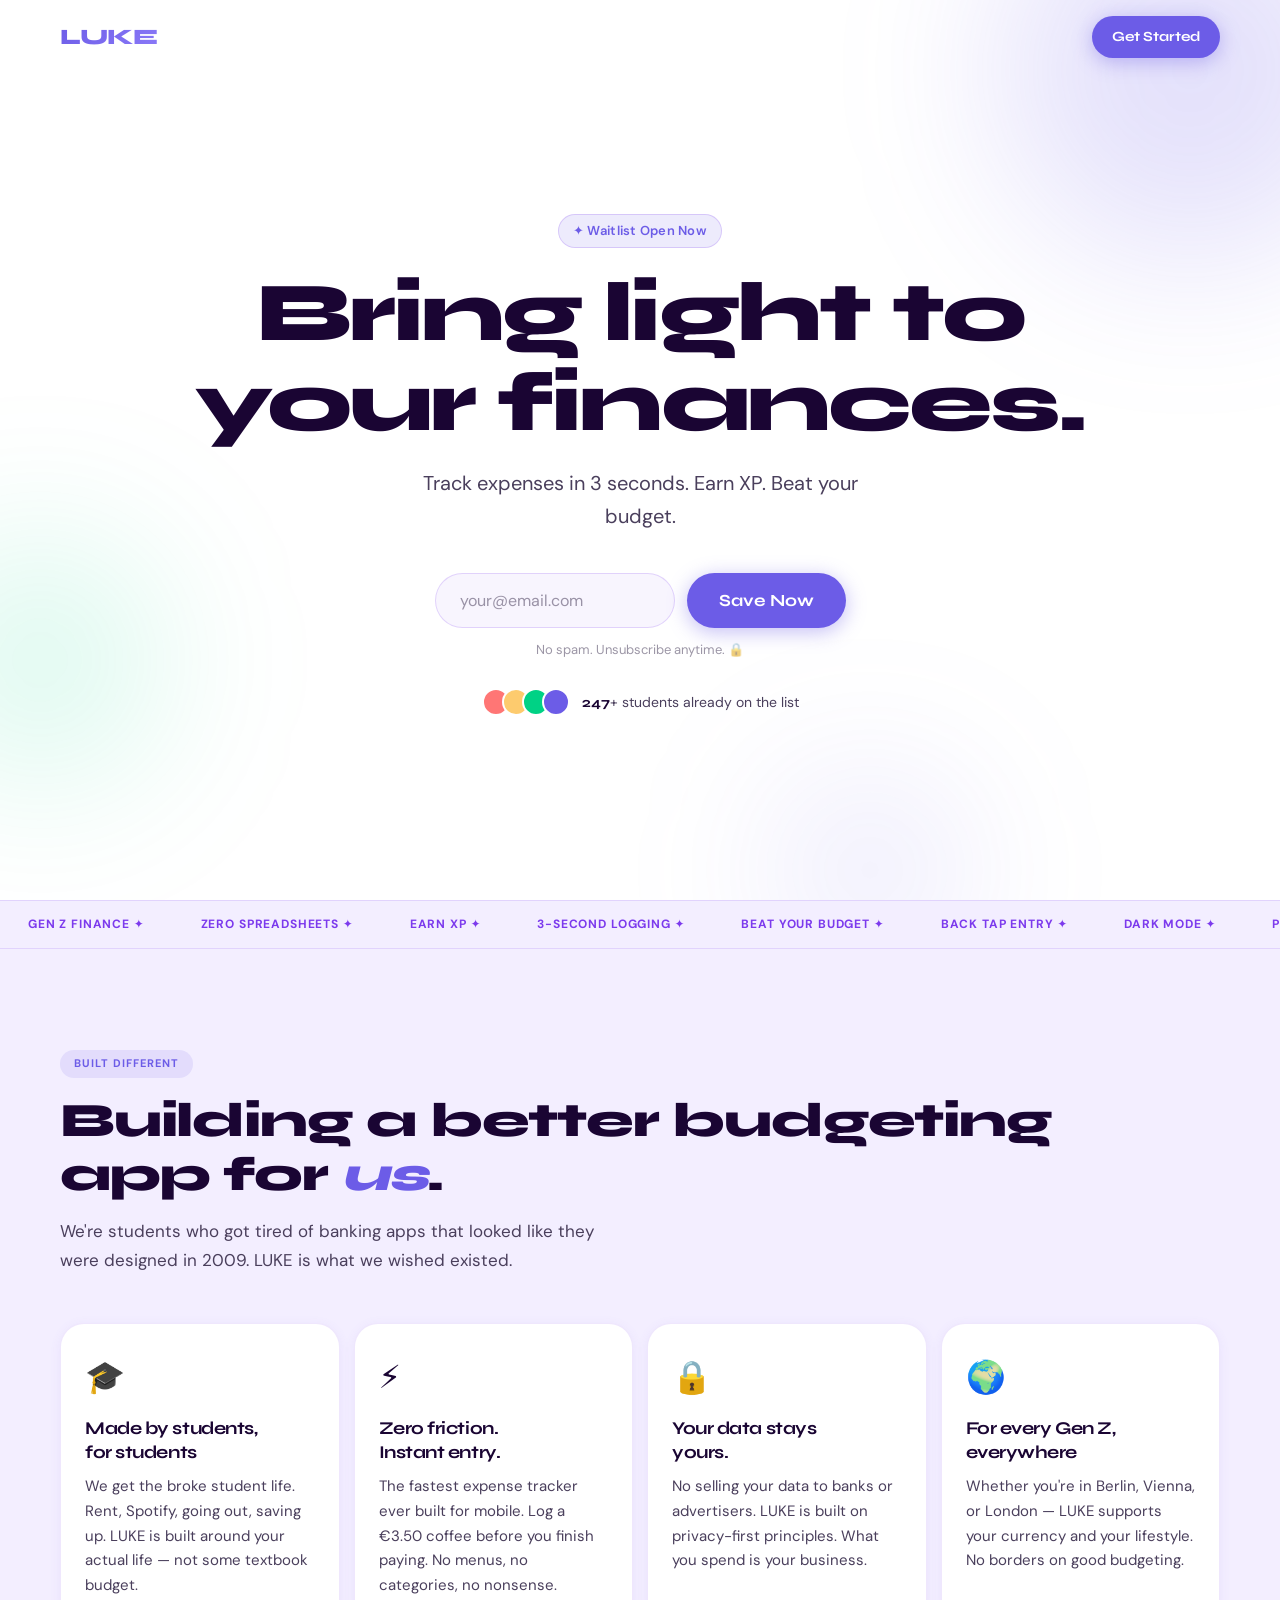
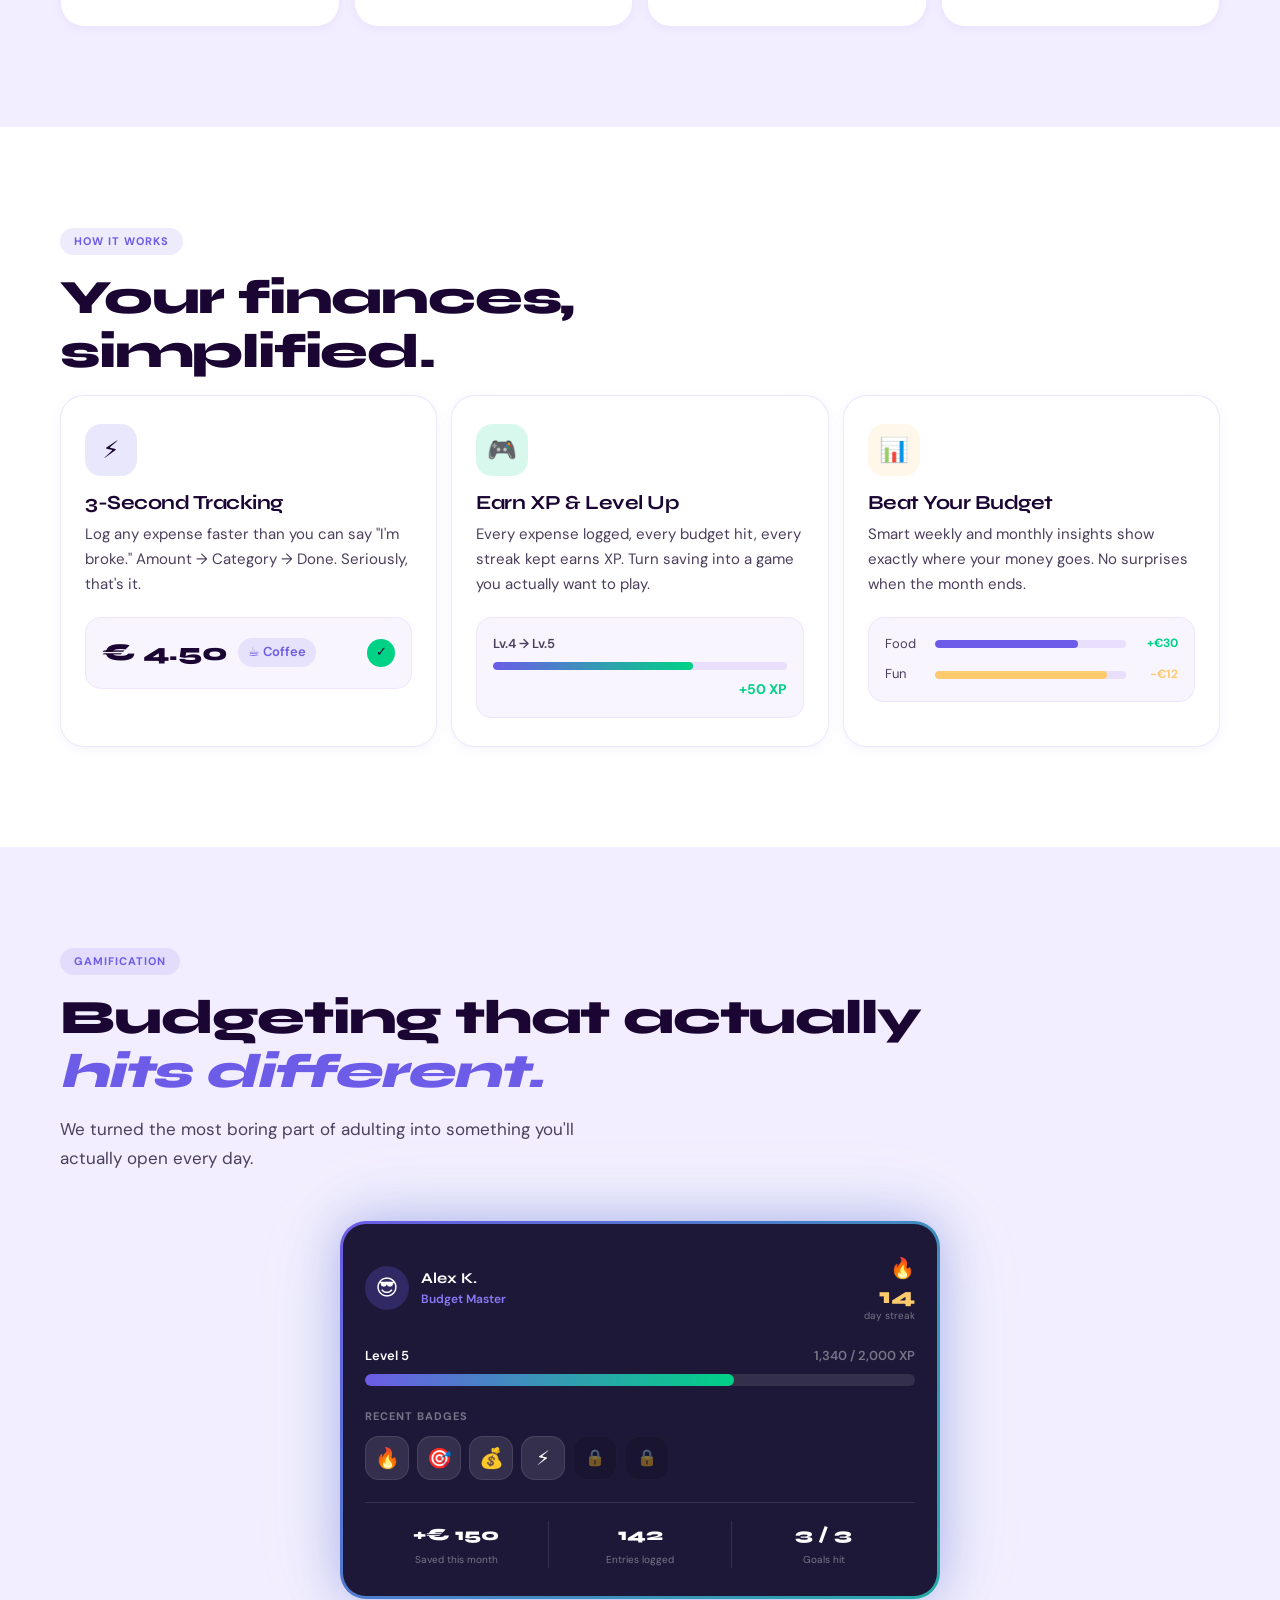
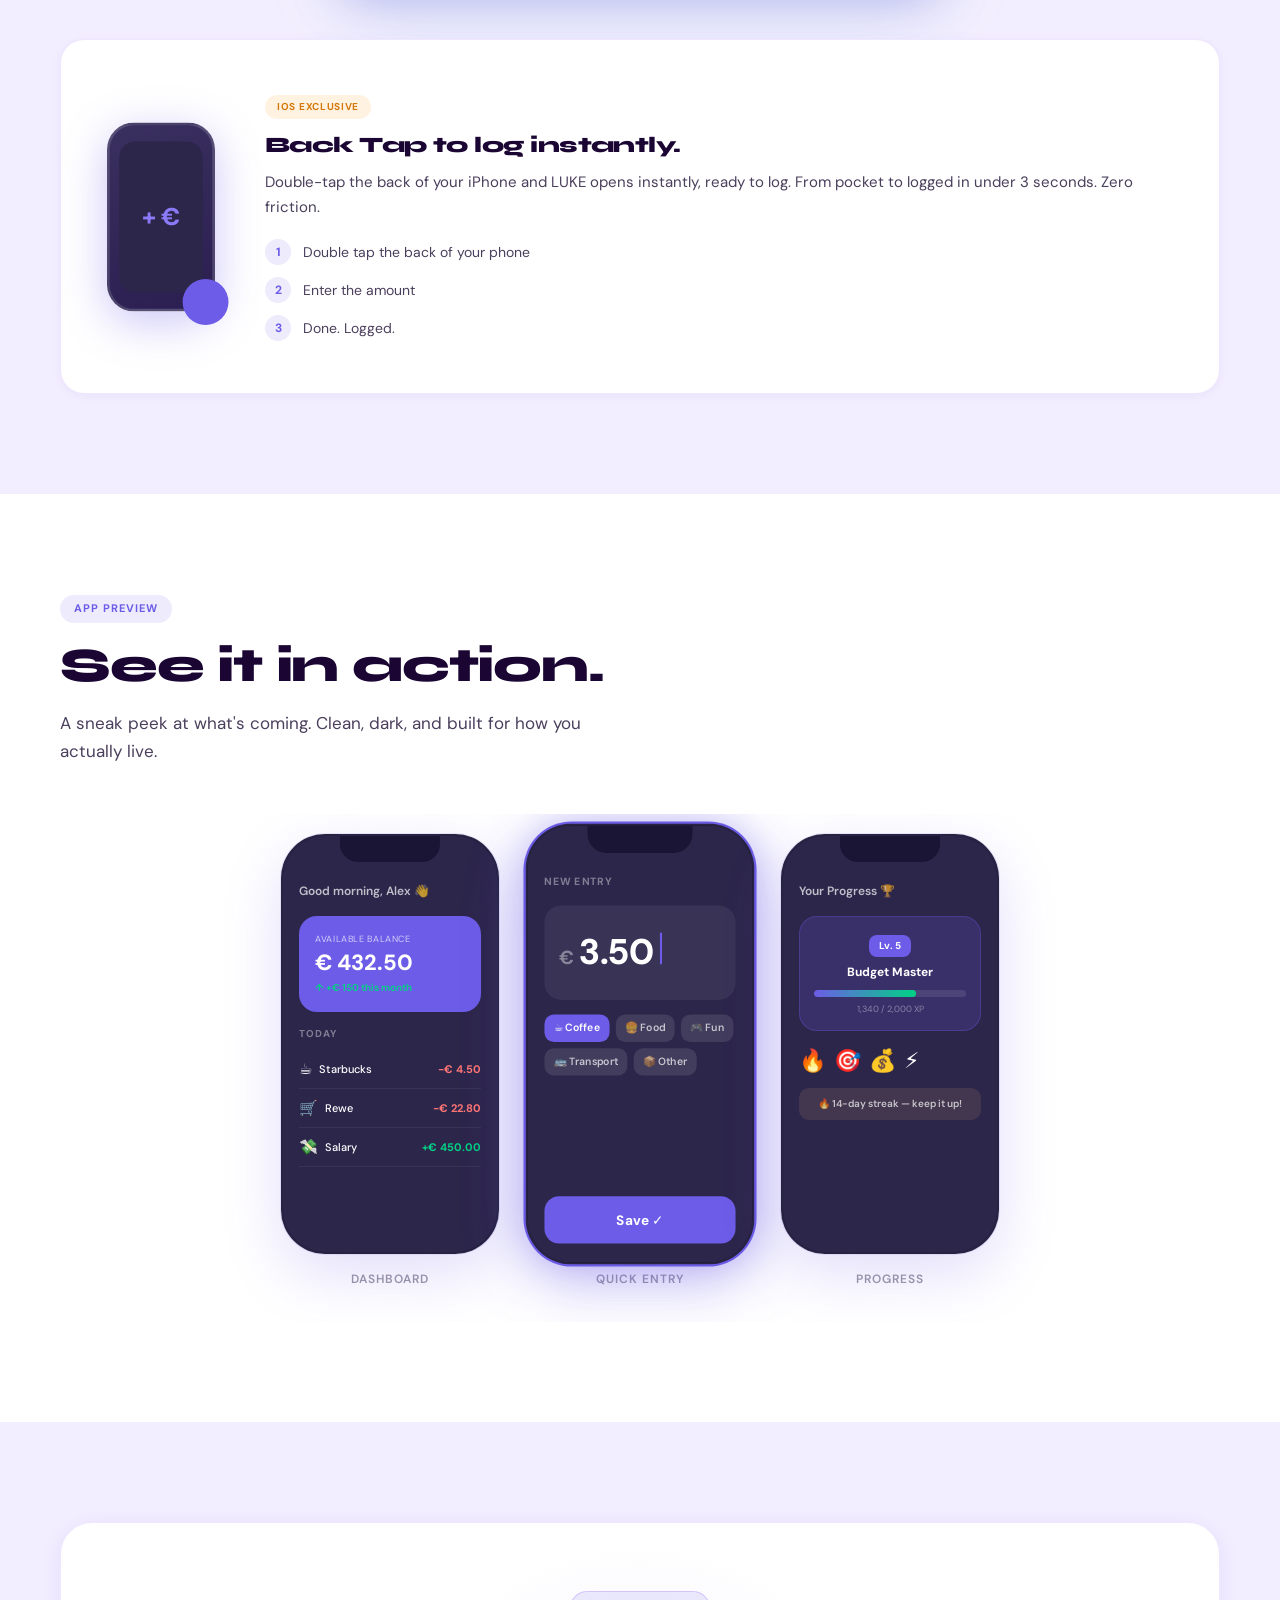
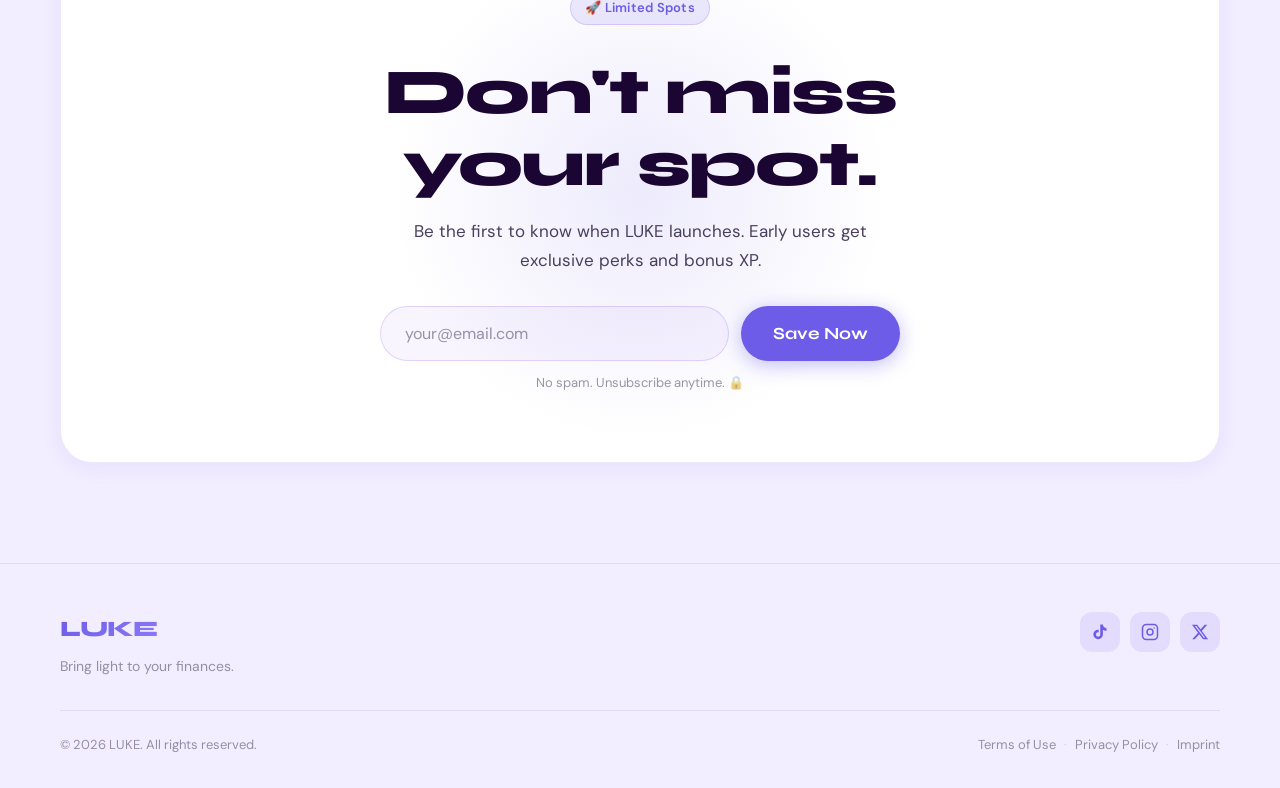
==== index.html @ 2bb2097f "Initial commit" ====
<!DOCTYPE html>
<html lang="en">
<head>
  <meta charset="UTF-8" />
  <meta name="viewport" content="width=device-width, initial-scale=1.0" />
  <meta name="description" content="LUKE – The budgeting app built for Gen Z. Track expenses in 3 seconds, earn XP, and beat your budget." />
  <title>LUKE – Bring light to your finances.</title>
  <link rel="preconnect" href="https://fonts.googleapis.com" />
  <link rel="preconnect" href="https://fonts.gstatic.com" crossorigin />
  <link href="https://fonts.googleapis.com/css2?family=Syne:wght@600;700;800&family=DM+Sans:opsz,wght@9..40,300;9..40,400&display=swap" rel="stylesheet" />
  <link rel="stylesheet" href="style.css" />
</head>
<body>

  <!-- ========== NAV ========== -->
  <nav class="nav" id="nav">
    <div class="nav-inner container">
      <a href="#" class="nav-logo">LUKE</a>
      <a href="#waitlist" class="btn btn-primary btn-sm js-scroll">Get Started</a>
    </div>
  </nav>

  <!-- ========== HERO ========== -->
  <section class="hero" id="hero">
    <div class="hero-orb hero-orb-1"></div>
    <div class="hero-orb hero-orb-2"></div>
    <div class="hero-orb hero-orb-3"></div>
    <div class="container hero-content">
      <span class="badge fade-up">✦ Waitlist Open Now</span>
      <h1 class="hero-title fade-up">Bring light to<br>your finances.</h1>
      <p class="hero-sub fade-up">Track expenses in 3 seconds. Earn XP. Beat your budget.</p>
      <form class="waitlist-form fade-up" id="hero-form" novalidate>
        <div class="form-row">
          <input type="email" class="form-input" placeholder="your@email.com" required autocomplete="email" />
          <button type="submit" class="btn btn-primary">Save Now</button>
        </div>
        <p class="form-disclaimer">No spam. Unsubscribe anytime. 🔒</p>
      </form>
      <div class="social-proof fade-up">
        <div class="avatars">
          <div class="avatar" style="background:#ff7675;"></div>
          <div class="avatar" style="background:#fdcb6e;"></div>
          <div class="avatar" style="background:#00d285;"></div>
          <div class="avatar" style="background:#6c5ce7;"></div>
        </div>
        <p><strong class="counter" data-target="247">0</strong>+ students already on the list</p>
      </div>
    </div>
  </section>

  <!-- ========== TICKER ========== -->
  <div class="ticker-wrap" aria-hidden="true">
    <div class="ticker-track">
      <span>Gen Z Finance ✦</span><span>Zero Spreadsheets ✦</span><span>Earn XP ✦</span>
      <span>3-Second Logging ✦</span><span>Beat Your Budget ✦</span><span>Back Tap Entry ✦</span>
      <span>Dark Mode ✦</span><span>Privacy First ✦</span>
      <span>Gen Z Finance ✦</span><span>Zero Spreadsheets ✦</span><span>Earn XP ✦</span>
      <span>3-Second Logging ✦</span><span>Beat Your Budget ✦</span><span>Back Tap Entry ✦</span>
      <span>Dark Mode ✦</span><span>Privacy First ✦</span>
    </div>
  </div>

  <!-- ========== TRUST SECTION ========== -->
  <section class="section trust-section" id="trust">
    <div class="container">
      <span class="section-tag fade-up">Built different</span>
      <h2 class="section-title fade-up">Building a better budgeting<br>app for <em>us</em>.</h2>
      <p class="section-sub fade-up">We're students who got tired of banking apps that looked like they were designed in 2009. LUKE is what we wished existed.</p>
      <div class="trust-grid">
        <div class="trust-card fade-up">
          <div class="trust-icon">🎓</div>
          <h3>Made by students,<br>for students</h3>
          <p>We get the broke student life. Rent, Spotify, going out, saving up. LUKE is built around your actual life — not some textbook budget.</p>
        </div>
        <div class="trust-card fade-up">
          <div class="trust-icon">⚡</div>
          <h3>Zero friction.<br>Instant entry.</h3>
          <p>The fastest expense tracker ever built for mobile. Log a €3.50 coffee before you finish paying. No menus, no categories, no nonsense.</p>
        </div>
        <div class="trust-card fade-up">
          <div class="trust-icon">🔒</div>
          <h3>Your data stays<br>yours.</h3>
          <p>No selling your data to banks or advertisers. LUKE is built on privacy-first principles. What you spend is your business.</p>
        </div>
        <div class="trust-card fade-up">
          <div class="trust-icon">🌍</div>
          <h3>For every Gen Z,<br>everywhere</h3>
          <p>Whether you're in Berlin, Vienna, or London — LUKE supports your currency and your lifestyle. No borders on good budgeting.</p>
        </div>
      </div>
    </div>
  </section>

  <!-- ========== FEATURES ========== -->
  <section class="section features-section" id="features">
    <div class="container">
      <span class="section-tag fade-up">How it works</span>
      <h2 class="section-title fade-up">Your finances,<br>simplified.</h2>
      <div class="features-grid">

        <div class="feature-card fade-up">
          <div class="feature-icon-wrap" style="background:rgba(108,92,231,0.15);">
            <span class="feature-icon">⚡</span>
          </div>
          <h3>3-Second Tracking</h3>
          <p>Log any expense faster than you can say "I'm broke." Amount → Category → Done. Seriously, that's it.</p>
          <div class="feature-demo">
            <div class="demo-input-sim">
              <span class="demo-amount">€ 4.50</span>
              <span class="demo-cat">☕ Coffee</span>
              <span class="demo-check">✓</span>
            </div>
          </div>
        </div>

        <div class="feature-card fade-up">
          <div class="feature-icon-wrap" style="background:rgba(0,210,133,0.15);">
            <span class="feature-icon">🎮</span>
          </div>
          <h3>Earn XP &amp; Level Up</h3>
          <p>Every expense logged, every budget hit, every streak kept earns XP. Turn saving into a game you actually want to play.</p>
          <div class="feature-demo">
            <div class="xp-mini">
              <span class="xp-label">Lv.4 → Lv.5</span>
              <div class="xp-bar-mini"><div class="xp-fill-mini"></div></div>
              <span class="xp-points">+50 XP</span>
            </div>
          </div>
        </div>

        <div class="feature-card fade-up">
          <div class="feature-icon-wrap" style="background:rgba(253,203,110,0.15);">
            <span class="feature-icon">📊</span>
          </div>
          <h3>Beat Your Budget</h3>
          <p>Smart weekly and monthly insights show exactly where your money goes. No surprises when the month ends.</p>
          <div class="feature-demo">
            <div class="budget-bar-demo">
              <div class="budget-item-demo">
                <span>Food</span>
                <div class="bbar"><div class="bfill" style="width:75%;background:var(--purple);"></div></div>
                <span class="bamt emerald">+€30</span>
              </div>
              <div class="budget-item-demo">
                <span>Fun</span>
                <div class="bbar"><div class="bfill" style="width:90%;background:#fdcb6e;"></div></div>
                <span class="bamt" style="color:#fdcb6e;">−€12</span>
              </div>
            </div>
          </div>
        </div>

      </div>
    </div>
  </section>

  <!-- ========== GAMIFICATION WOW ========== -->
  <section class="section gamification-section" id="gamification">
    <div class="container">
      <span class="section-tag fade-up">Gamification</span>
      <h2 class="section-title fade-up">Budgeting that actually<br><em>hits different.</em></h2>
      <p class="section-sub fade-up">We turned the most boring part of adulting into something you'll actually open every day.</p>

      <!-- Glowing XP Card -->
      <div class="glow-card-wrap fade-up">
        <div class="glow-card">
          <div class="glow-card-inner">
            <div class="gc-header">
              <div class="gc-user">
                <div class="gc-avatar">😎</div>
                <div>
                  <p class="gc-name">Alex K.</p>
                  <p class="gc-rank">Budget Master</p>
                </div>
              </div>
              <div class="gc-streak">
                <span class="streak-fire">🔥</span>
                <span class="streak-num">14</span>
                <span class="streak-label">day streak</span>
              </div>
            </div>
            <div class="gc-xp-section">
              <div class="gc-level-row">
                <span class="gc-level-label">Level 5</span>
                <span class="gc-xp-label">1,340 / 2,000 XP</span>
              </div>
              <div class="gc-xp-bar">
                <div class="gc-xp-fill" id="xpFill"></div>
              </div>
            </div>
            <div class="gc-achievements">
              <p class="gc-ach-title">Recent Badges</p>
              <div class="gc-badges">
                <div class="gc-badge unlocked" title="7-day streak">🔥</div>
                <div class="gc-badge unlocked" title="First budget hit">🎯</div>
                <div class="gc-badge unlocked" title="Saved €100">💰</div>
                <div class="gc-badge unlocked" title="50 entries">⚡</div>
                <div class="gc-badge locked" title="Locked">🔒</div>
                <div class="gc-badge locked" title="Locked">🔒</div>
              </div>
            </div>
            <div class="gc-stats">
              <div class="gc-stat">
                <span class="gc-stat-val emerald">+€ 150</span>
                <span class="gc-stat-label">Saved this month</span>
              </div>
              <div class="gc-stat">
                <span class="gc-stat-val">142</span>
                <span class="gc-stat-label">Entries logged</span>
              </div>
              <div class="gc-stat">
                <span class="gc-stat-val emerald">3 / 3</span>
                <span class="gc-stat-label">Goals hit</span>
              </div>
            </div>
          </div>
        </div>
      </div>

      <!-- Back Tap Feature -->
      <div class="backtap-section fade-up">
        <div class="backtap-card">
          <div class="backtap-phone">
            <div class="phone-body">
              <div class="phone-screen-mini">
                <span class="phone-plus">+ €</span>
              </div>
              <div class="tap-ripple"></div>
            </div>
          </div>
          <div class="backtap-text">
            <span class="feature-pill">iOS Exclusive</span>
            <h3>Back Tap to log instantly.</h3>
            <p>Double-tap the back of your iPhone and LUKE opens instantly, ready to log. From pocket to logged in under 3 seconds. Zero friction.</p>
            <div class="backtap-steps">
              <div class="step"><span class="step-num">1</span><span>Double tap the back of your phone</span></div>
              <div class="step"><span class="step-num">2</span><span>Enter the amount</span></div>
              <div class="step"><span class="step-num">3</span><span>Done. Logged.</span></div>
            </div>
          </div>
        </div>
      </div>
    </div>
  </section>

  <!-- ========== APP MOCKUPS ========== -->
  <section class="section mockups-section" id="preview">
    <div class="container">
      <span class="section-tag fade-up">App Preview</span>
      <h2 class="section-title fade-up">See it in action.</h2>
      <p class="section-sub fade-up">A sneak peek at what's coming. Clean, dark, and built for how you actually live.</p>
    </div>
    <div class="mockups-scroll">

      <!-- Phone 1: Dashboard -->
      <div class="phone-mockup fade-up">
        <div class="phone-frame">
          <div class="phone-notch"></div>
          <div class="phone-screen">
            <div class="screen-content">
              <p class="screen-greeting">Good morning, Alex 👋</p>
              <div class="screen-balance-card">
                <p class="screen-balance-label">Available Balance</p>
                <p class="screen-balance-val">€ 432.50</p>
                <p class="screen-balance-change emerald">↑ +€ 150 this month</p>
              </div>
              <div class="screen-transactions">
                <p class="screen-sec-title">Today</p>
                <div class="screen-txn">
                  <span class="txn-cat">☕</span>
                  <span class="txn-name">Starbucks</span>
                  <span class="txn-amt" style="color:#ff7675;">−€ 4.50</span>
                </div>
                <div class="screen-txn">
                  <span class="txn-cat">🛒</span>
                  <span class="txn-name">Rewe</span>
                  <span class="txn-amt" style="color:#ff7675;">−€ 22.80</span>
                </div>
                <div class="screen-txn">
                  <span class="txn-cat">💸</span>
                  <span class="txn-name">Salary</span>
                  <span class="txn-amt emerald">+€ 450.00</span>
                </div>
              </div>
            </div>
          </div>
        </div>
        <p class="mockup-label">Dashboard</p>
      </div>

      <!-- Phone 2: Quick Entry (center / hero mockup) -->
      <div class="phone-mockup center-mockup fade-up">
        <div class="phone-frame">
          <div class="phone-notch"></div>
          <div class="phone-screen">
            <div class="screen-content">
              <p class="screen-sec-title" style="margin-bottom:14px;">New Entry</p>
              <div class="screen-amount-input">
                <span class="screen-currency">€</span>
                <span class="screen-amount-val">3.50</span>
                <span class="screen-cursor"></span>
              </div>
              <div class="screen-cats">
                <div class="screen-cat active-cat">☕ Coffee</div>
                <div class="screen-cat">🍔 Food</div>
                <div class="screen-cat">🎮 Fun</div>
                <div class="screen-cat">🚌 Transport</div>
                <div class="screen-cat">📦 Other</div>
              </div>
              <button class="screen-save-btn">Save ✓</button>
            </div>
          </div>
        </div>
        <p class="mockup-label">Quick Entry</p>
      </div>

      <!-- Phone 3: Progress / XP -->
      <div class="phone-mockup fade-up">
        <div class="phone-frame">
          <div class="phone-notch"></div>
          <div class="phone-screen">
            <div class="screen-content">
              <p class="screen-greeting">Your Progress 🏆</p>
              <div class="screen-level-card">
                <div class="level-badge">Lv. 5</div>
                <p class="level-title">Budget Master</p>
                <div class="screen-xp-bar">
                  <div class="screen-xp-fill" style="width:67%;"></div>
                </div>
                <p class="level-xp-text">1,340 / 2,000 XP</p>
              </div>
              <div class="screen-badges-mini">
                <span>🔥</span><span>🎯</span><span>💰</span><span>⚡</span>
              </div>
              <p class="screen-streak">🔥 14-day streak — keep it up!</p>
            </div>
          </div>
        </div>
        <p class="mockup-label">Progress</p>
      </div>

    </div>
  </section>

  <!-- ========== CTA / WAITLIST ========== -->
  <section class="section cta-section" id="waitlist">
    <div class="container">
      <div class="cta-card">
        <div class="cta-orb"></div>
        <span class="badge fade-up">🚀 Limited Spots</span>
        <h2 class="cta-title fade-up">Don't miss<br>your spot.</h2>
        <p class="cta-sub fade-up">Be the first to know when LUKE launches. Early users get exclusive perks and bonus XP.</p>
        <form class="waitlist-form fade-up" id="cta-form" novalidate>
          <div class="form-row">
            <input type="email" class="form-input" placeholder="your@email.com" required autocomplete="email" />
            <button type="submit" class="btn btn-primary">Save Now</button>
          </div>
          <p class="form-disclaimer">No spam. Unsubscribe anytime. 🔒</p>
        </form>
      </div>
    </div>
  </section>

  <!-- ========== FOOTER ========== -->
  <footer class="footer">
    <div class="container">
      <div class="footer-top">
        <div class="footer-brand">
          <a href="#" class="nav-logo">LUKE</a>
          <p class="footer-tagline">Bring light to your finances.</p>
        </div>
        <div class="footer-socials">
          <a href="#" class="social-link" aria-label="TikTok">
            <svg width="18" height="18" viewBox="0 0 24 24" fill="currentColor"><path d="M19.59 6.69a4.83 4.83 0 01-3.77-4.25V2h-3.45v13.67a2.89 2.89 0 01-2.88 2.5 2.89 2.89 0 01-2.89-2.89 2.89 2.89 0 012.89-2.89c.28 0 .54.04.79.1V9.01a6.33 6.33 0 00-.79-.05 6.34 6.34 0 00-6.34 6.34 6.34 6.34 0 006.34 6.34 6.34 6.34 0 006.33-6.34V9.07a8.16 8.16 0 004.77 1.52V7.14a4.85 4.85 0 01-1-.45z"/></svg>
          </a>
          <a href="#" class="social-link" aria-label="Instagram">
            <svg width="18" height="18" viewBox="0 0 24 24" fill="none" stroke="currentColor" stroke-width="2"><rect x="2" y="2" width="20" height="20" rx="5"/><circle cx="12" cy="12" r="4"/><circle cx="17.5" cy="6.5" r="1" fill="currentColor" stroke="none"/></svg>
          </a>
          <a href="#" class="social-link" aria-label="X / Twitter">
            <svg width="18" height="18" viewBox="0 0 24 24" fill="currentColor"><path d="M18.244 2.25h3.308l-7.227 8.26 8.502 11.24H16.17l-5.214-6.817L4.99 21.75H1.68l7.73-8.835L1.254 2.25H8.08l4.713 6.231zm-1.161 17.52h1.833L7.084 4.126H5.117z"/></svg>
          </a>
        </div>
      </div>
      <div class="footer-divider"></div>
      <div class="footer-bottom">
        <p class="footer-copy">© 2026 LUKE. All rights reserved.</p>
        <div class="legal-links">
          <a href="#" class="legal-link" id="btn-terms">Terms of Use</a>
          <span class="legal-sep">·</span>
          <a href="#" class="legal-link" id="btn-privacy">Privacy Policy</a>
          <span class="legal-sep">·</span>
          <a href="#" class="legal-link" id="btn-imprint">Imprint</a>
        </div>
      </div>
    </div>
  </footer>

  <!-- ========== LEGAL MODALS ========== -->

  <!-- Terms -->
  <div class="modal" id="modal-terms" role="dialog" aria-modal="true" aria-labelledby="modal-terms-title">
    <div class="modal-backdrop"></div>
    <div class="modal-box">
      <div class="modal-drag"></div>
      <button class="modal-close" aria-label="Close">✕</button>
      <h2 id="modal-terms-title">Terms of Use</h2>
      <p class="modal-placeholder">📋 Placeholder — full Terms of Use will be published before launch.</p>
      <p>By joining the LUKE waitlist, you agree to receive product updates and launch notifications. You can unsubscribe at any time.</p>
      <p>LUKE reserves the right to update these terms. Continued use of the service constitutes acceptance of the updated terms.</p>
      <p style="font-size:13px;color:var(--w40);">Last updated: 2025</p>
    </div>
  </div>

  <!-- Privacy -->
  <div class="modal" id="modal-privacy" role="dialog" aria-modal="true" aria-labelledby="modal-privacy-title">
    <div class="modal-backdrop"></div>
    <div class="modal-box">
      <div class="modal-drag"></div>
      <button class="modal-close" aria-label="Close">✕</button>
      <h2 id="modal-privacy-title">Privacy Policy</h2>
      <p class="modal-placeholder">🔒 Placeholder — full Privacy Policy will be published before launch.</p>
      <p><strong>What we collect:</strong> Only your email address, used exclusively for waitlist communications.</p>
      <p><strong>What we never do:</strong> We do not sell, rent, or share your personal data with third parties or advertisers.</p>
      <p><strong>Your rights:</strong> You may request deletion of your data at any time by contacting us at hello@lukeapp.io.</p>
      <p style="font-size:13px;color:var(--w40);">Last updated: 2025</p>
    </div>
  </div>

  <!-- Imprint -->
  <div class="modal" id="modal-imprint" role="dialog" aria-modal="true" aria-labelledby="modal-imprint-title">
    <div class="modal-backdrop"></div>
    <div class="modal-box">
      <div class="modal-drag"></div>
      <button class="modal-close" aria-label="Close">✕</button>
      <h2 id="modal-imprint-title">Imprint</h2>
      <p class="modal-placeholder">📄 Placeholder — complete Imprint (Impressum) will be added before launch.</p>
      <p><strong>Responsible for content:</strong><br>[Your Full Name]<br>[Street Address]<br>[ZIP Code, City]<br>[Country]</p>
      <p><strong>Contact:</strong><br>Email: hello@lukeapp.io</p>
      <p style="font-size:13px;color:var(--w40);">Required per § 5 TMG (Germany) or equivalent local law.</p>
    </div>
  </div>

  <!-- Success Toast -->
  <div class="toast" id="toast" role="status" aria-live="polite">
    <span>🎉 You're on the list! We'll be in touch.</span>
  </div>

  <script src="script.js"></script>
</body>
</html>
---- style.css ----
/* ============================================================
   LUKE – Brand Stylesheet  |  Mobile-First  |  Light Mode
   ============================================================ */

/* ---------- CSS Variables ---------- */
:root {
  --purple:         #6c5ce7;
  --purple-light:   #8b7af8;
  --purple-glow:    rgba(108, 92, 231, 0.4);
  --purple-subtle:  rgba(108, 92, 231, 0.12);
  --bg:             #ffffff;
  --bg-dark:        #f3eeff;
  --bg-card:        #ffffff;
  --bg-card-hover:  #f8f5ff;
  --emerald:        #00d285;
  --emerald-glow:   rgba(0, 210, 133, 0.35);
  --white:          #ffffff;
  --text-head:      #1a0533;
  --w70:            #4a3f5c;
  --w40:            rgba(74, 63, 92, 0.55);
  --w10:            rgba(124, 58, 237, 0.12);
  --w06:            rgba(124, 58, 237, 0.06);
  --font:           'DM Sans', system-ui, -apple-system, sans-serif;
  --font-head:      'Syne', system-ui, sans-serif;
  --r-card:         24px;
  --r-pill:         100px;
  --transition:     all 0.3s cubic-bezier(0.4, 0, 0.2, 1);
}

/* ---------- Reset ---------- */
*, *::before, *::after { box-sizing: border-box; margin: 0; padding: 0; }
html { scroll-behavior: smooth; -webkit-text-size-adjust: 100%; }
body {
  background: var(--bg);
  color: var(--text-head);
  font-family: var(--font);
  font-size: 16px;
  line-height: 1.6;
  overflow-x: hidden;
  -webkit-font-smoothing: antialiased;
}
img, svg { display: block; max-width: 100%; }
a { color: inherit; text-decoration: none; }

/* ---------- Typography ---------- */
h1, h2, h3 {
  font-family: var(--font-head);
  line-height: 1.12; letter-spacing: -0.025em; font-weight: 800;
  color: var(--text-head);
}
em { font-style: italic; color: var(--purple); }
.emerald { color: var(--emerald); }

/* ---------- Layout ---------- */
.container { width: 100%; max-width: 1200px; margin: 0 auto; padding: 0 20px; }
.section { padding: 80px 0; }

/* ---------- Buttons ---------- */
.btn {
  display: inline-flex; align-items: center; justify-content: center;
  padding: 14px 28px; border-radius: var(--r-pill);
  font-family: var(--font-head); font-size: 16px; font-weight: 700;
  cursor: pointer; border: none; transition: var(--transition);
  white-space: nowrap; -webkit-tap-highlight-color: transparent;
  user-select: none;
}
.btn-primary {
  background: var(--purple); color: var(--white);
  box-shadow: 0 4px 20px var(--purple-glow);
}
.btn-primary:hover { background: var(--purple-light); transform: translateY(-1px); box-shadow: 0 8px 30px var(--purple-glow); }
.btn-primary:active { transform: translateY(0); }
.btn-sm { padding: 10px 20px; font-size: 14px; }

/* ---------- Badge ---------- */
.badge {
  display: inline-block;
  background: var(--purple-subtle); border: 1px solid rgba(124,58,237,0.20);
  padding: 6px 14px; border-radius: var(--r-pill);
  font-size: 13px; font-weight: 600; color: var(--purple);
  letter-spacing: 0.02em; margin-bottom: 20px;
  font-family: var(--font);
}

/* ---------- Section Tags ---------- */
.section-tag {
  display: inline-block;
  background: var(--purple-subtle); color: var(--purple);
  padding: 5px 14px; border-radius: var(--r-pill);
  font-size: 11px; font-weight: 700; letter-spacing: 0.09em;
  text-transform: uppercase; margin-bottom: 16px;
  font-family: var(--font);
}
.section-title { font-size: clamp(28px, 6vw, 48px); margin-bottom: 16px; }
.section-sub {
  font-size: 17px; color: var(--w70); max-width: 540px;
  line-height: 1.7; margin-bottom: 48px;
}

/* ---------- Scroll-reveal ---------- */
.fade-up { opacity: 0; transform: translateY(28px); transition: opacity 0.65s ease, transform 0.65s ease; }
.fade-up.visible { opacity: 1; transform: translateY(0); }
.fade-up:nth-child(2) { transition-delay: 0.08s; }
.fade-up:nth-child(3) { transition-delay: 0.16s; }
.fade-up:nth-child(4) { transition-delay: 0.24s; }
.fade-up:nth-child(5) { transition-delay: 0.32s; }

/* ============================================================
   NAV
   ============================================================ */
.nav {
  position: fixed; top: 0; left: 0; right: 0; z-index: 100;
  padding: 16px 0; transition: background 0.35s ease, backdrop-filter 0.35s ease;
}
.nav.scrolled {
  background: rgba(255, 255, 255, 0.92);
  backdrop-filter: blur(20px); -webkit-backdrop-filter: blur(20px);
  border-bottom: 1px solid rgba(124, 58, 237, 0.10);
}
.nav-inner { display: flex; align-items: center; justify-content: space-between; }
.nav-logo {
  font-family: var(--font-head);
  font-size: 22px; font-weight: 800; letter-spacing: -0.04em;
  background: linear-gradient(135deg, var(--purple) 0%, var(--purple-light) 100%);
  -webkit-background-clip: text; -webkit-text-fill-color: transparent; background-clip: text;
}

/* ============================================================
   HERO
   ============================================================ */
.hero {
  min-height: 100svh; display: flex; align-items: center;
  padding: 110px 0 80px; position: relative; overflow: hidden;
  background: var(--bg);
}
.hero-orb {
  position: absolute; border-radius: 50%; filter: blur(80px);
  pointer-events: none; animation: orb-float 9s ease-in-out infinite;
}
.hero-orb-1 { width: 380px; height: 380px; background: rgba(108,92,231,0.18); top: -120px; right: -100px; animation-delay: 0s; }
.hero-orb-2 { width: 240px; height: 240px; background: rgba(0,210,133,0.14); bottom: 120px; left: -80px; animation-delay: 2.5s; }
.hero-orb-3 { width: 180px; height: 180px; background: rgba(108,92,231,0.14); bottom: -60px; right: 25%; animation-delay: 5s; }

@keyframes orb-float {
  0%, 100% { transform: translateY(0) scale(1); }
  50%       { transform: translateY(-22px) scale(1.06); }
}

/* Hero content — centered */
.hero-content {
  position: relative; z-index: 1;
  text-align: center;
  display: flex; flex-direction: column; align-items: center;
}
.hero-title {
  font-size: clamp(40px, 9.5vw, 84px); line-height: 1.06;
  letter-spacing: -0.035em; margin-bottom: 20px;
}
.hero-sub {
  font-size: clamp(16px, 2.5vw, 20px); color: var(--w70);
  margin-bottom: 40px; max-width: 500px; line-height: 1.65;
}

/* Forms */
.waitlist-form .form-row {
  display: flex; flex-direction: column; gap: 12px;
  max-width: 520px; width: 100%; margin-bottom: 12px;
}
.form-input {
  flex: 1;
  background: rgba(124, 58, 237, 0.05);
  border: 1.5px solid rgba(124, 58, 237, 0.18);
  border-radius: var(--r-pill); padding: 16px 24px;
  color: var(--text-head); font-family: var(--font); font-size: 16px;
  outline: none; transition: var(--transition);
  -webkit-appearance: none;
}
.form-input::placeholder { color: var(--w40); }
.form-input:focus {
  border-color: var(--purple);
  background: rgba(124, 58, 237, 0.08);
  box-shadow: 0 0 0 3px var(--purple-glow);
}
.form-input.error { border-color: #ff7675; animation: shake 0.4s ease; }
@keyframes shake {
  0%, 100% { transform: translateX(0); }
  20%, 60%  { transform: translateX(-6px); }
  40%, 80%  { transform: translateX(6px); }
}
.waitlist-form .btn { width: 100%; font-size: 17px; padding: 16px 32px; }
.form-disclaimer { font-size: 13px; color: var(--w40); font-family: var(--font); }

/* Social proof */
.social-proof {
  display: flex; align-items: center; gap: 12px;
  margin-top: 28px; font-size: 14px; color: var(--w70);
  justify-content: center;
}
.avatars { display: flex; }
.avatar { width: 28px; height: 28px; border-radius: 50%; border: 2px solid var(--bg); margin-left: -8px; flex-shrink: 0; }
.avatar:first-child { margin-left: 0; }
.counter { color: var(--text-head); font-weight: 700; font-family: var(--font-head); }

/* ============================================================
   TICKER
   ============================================================ */
.ticker-wrap {
  overflow: hidden;
  background: #f3eeff;
  border-top: 1px solid rgba(124,58,237,0.15);
  border-bottom: 1px solid rgba(124,58,237,0.15);
  padding: 14px 0;
}
.ticker-track { display: flex; animation: ticker 28s linear infinite; width: max-content; }
.ticker-track span {
  padding: 0 28px; font-size: 12px; font-weight: 700;
  color: #7c3aed; text-transform: uppercase; letter-spacing: 0.07em; white-space: nowrap;
  font-family: var(--font);
}
@keyframes ticker { 0% { transform: translateX(0); } 100% { transform: translateX(-50%); } }

/* ============================================================
   TRUST SECTION
   ============================================================ */
.trust-section { background: var(--bg-dark); }
.trust-grid { display: grid; grid-template-columns: 1fr; gap: 14px; }
.trust-card {
  background: var(--bg-card);
  border: 1px solid rgba(124,58,237,0.12);
  border-radius: var(--r-card); padding: 28px 24px;
  box-shadow: 0 2px 12px rgba(108,92,231,0.07);
  transition: var(--transition);
}
.trust-card:hover { background: var(--bg-card-hover); transform: translateY(-3px); box-shadow: 0 6px 24px rgba(108,92,231,0.12); }
.trust-icon { font-size: 32px; margin-bottom: 14px; }
.trust-card h3 { font-size: 18px; font-weight: 700; margin-bottom: 10px; line-height: 1.3; }
.trust-card p { font-size: 15px; color: var(--w70); line-height: 1.65; }

/* ============================================================
   FEATURES SECTION
   ============================================================ */
.features-section { background: var(--bg); }
.features-grid { display: grid; grid-template-columns: 1fr; gap: 14px; }
.feature-card {
  background: var(--bg-card);
  border: 1px solid rgba(124,58,237,0.12);
  border-radius: var(--r-card); padding: 28px 24px;
  box-shadow: 0 2px 12px rgba(108,92,231,0.07);
  transition: var(--transition); overflow: hidden;
}
.feature-card:hover { border-color: var(--purple); box-shadow: 0 0 0 1px var(--purple), 0 8px 40px var(--purple-glow); }
.feature-icon-wrap {
  width: 52px; height: 52px; border-radius: 16px;
  display: flex; align-items: center; justify-content: center; margin-bottom: 16px;
}
.feature-icon { font-size: 24px; }
.feature-card h3 { font-size: 20px; font-weight: 700; margin-bottom: 8px; }
.feature-card p { font-size: 15px; color: var(--w70); line-height: 1.65; margin-bottom: 20px; }
.feature-demo { background: rgba(124,58,237,0.05); border-radius: 16px; padding: 16px; border: 1px solid rgba(124,58,237,0.08); }

/* Demo: 3-second tracking */
.demo-input-sim { display: flex; align-items: center; gap: 10px; }
.demo-amount { font-size: 24px; font-weight: 800; color: var(--text-head); font-family: var(--font-head); }
.demo-cat { background: var(--purple-subtle); color: var(--purple); padding: 4px 10px; border-radius: 20px; font-size: 13px; font-weight: 600; }
.demo-check {
  background: var(--emerald); color: #1a0533;
  width: 28px; height: 28px; border-radius: 50%;
  display: flex; align-items: center; justify-content: center;
  font-size: 13px; font-weight: 800; margin-left: auto;
  animation: pulse-check 1.8s ease-in-out infinite;
}
@keyframes pulse-check { 0%, 100% { transform: scale(1); } 50% { transform: scale(1.18); } }

/* Demo: XP */
.xp-mini { display: flex; flex-direction: column; gap: 8px; }
.xp-label { font-size: 13px; font-weight: 600; color: var(--w70); font-family: var(--font); }
.xp-bar-mini { height: 8px; background: rgba(124,58,237,0.12); border-radius: 4px; overflow: hidden; }
.xp-fill-mini {
  height: 100%; width: 0;
  background: linear-gradient(90deg, var(--purple), var(--emerald));
  border-radius: 4px;
  animation: xp-in 1.5s 0.5s ease-out forwards;
}
@keyframes xp-in { to { width: 68%; } }
.xp-points { font-size: 14px; font-weight: 700; color: var(--emerald); text-align: right; }

/* Demo: budget */
.budget-bar-demo { display: flex; flex-direction: column; gap: 10px; }
.budget-item-demo { display: flex; align-items: center; gap: 10px; font-size: 13px; color: var(--w70); }
.budget-item-demo span:first-child { width: 40px; flex-shrink: 0; }
.bbar { flex: 1; height: 8px; background: rgba(124,58,237,0.12); border-radius: 4px; overflow: hidden; }
.bfill { height: 100%; border-radius: 4px; }
.bamt { width: 42px; text-align: right; font-weight: 700; font-size: 12px; flex-shrink: 0; }

/* ============================================================
   GAMIFICATION SECTION
   ============================================================ */
.gamification-section { background: var(--bg-dark); }

/* Glowing Card */
.glow-card-wrap { position: relative; margin-bottom: 32px; }
.glow-card {
  border-radius: 26px;
  padding: 3px;
  background: linear-gradient(135deg, var(--purple), var(--emerald) 50%, var(--purple));
  background-size: 300% 300%;
  animation: gradient-shift 3.5s ease infinite;
  box-shadow: 0 0 50px var(--purple-glow), 0 0 90px rgba(0,210,133,0.12);
}
@keyframes gradient-shift {
  0%, 100% { background-position: 0% 50%; }
  50%       { background-position: 100% 50%; }
}
.glow-card-inner {
  background: #1d1838; border-radius: 23px;
  padding: 28px 22px; display: flex; flex-direction: column; gap: 22px;
  /* Re-establish dark-mode variables for this dark island */
  --w70: rgba(255, 255, 255, 0.70);
  --w40: rgba(255, 255, 255, 0.40);
  --w10: rgba(255, 255, 255, 0.10);
  --w06: rgba(255, 255, 255, 0.06);
  --white: #ffffff;
  color: #ffffff;
}
.gc-header { display: flex; align-items: center; justify-content: space-between; }
.gc-user { display: flex; align-items: center; gap: 12px; }
.gc-avatar {
  width: 44px; height: 44px; background: rgba(108,92,231,0.25);
  border-radius: 50%; display: flex; align-items: center; justify-content: center; font-size: 22px;
}
.gc-name { font-size: 15px; font-weight: 700; font-family: var(--font-head); color: #ffffff; }
.gc-rank { font-size: 12px; color: var(--purple-light); font-weight: 600; }
.gc-streak { display: flex; flex-direction: column; align-items: flex-end; gap: 1px; }
.streak-fire { font-size: 20px; }
.streak-num { font-size: 22px; font-weight: 800; color: #fdcb6e; line-height: 1; font-family: var(--font-head); }
.streak-label { font-size: 10px; color: rgba(255,255,255,0.40); }

.gc-level-row { display: flex; justify-content: space-between; margin-bottom: 8px; font-size: 13px; font-weight: 600; }
.gc-level-label { color: #ffffff; }
.gc-xp-label { color: rgba(255,255,255,0.40); }
.gc-xp-bar { height: 12px; background: rgba(255,255,255,0.10); border-radius: 6px; overflow: hidden; }
.gc-xp-fill {
  height: 100%; width: 0;
  background: linear-gradient(90deg, var(--purple), var(--emerald));
  border-radius: 6px;
  transition: width 1.6s cubic-bezier(0.22, 1, 0.36, 1);
}

.gc-ach-title { font-size: 11px; font-weight: 700; color: rgba(255,255,255,0.40); text-transform: uppercase; letter-spacing: 0.09em; margin-bottom: 10px; }
.gc-badges { display: flex; gap: 8px; }
.gc-badge {
  width: 44px; height: 44px; border-radius: 14px;
  display: flex; align-items: center; justify-content: center; font-size: 20px;
}
.gc-badge.unlocked {
  background: rgba(255,255,255,0.10); border: 1px solid rgba(255,255,255,0.10);
  animation: badge-bob 3s ease-in-out infinite;
}
.gc-badge.unlocked:nth-child(2) { animation-delay: 0.3s; }
.gc-badge.unlocked:nth-child(3) { animation-delay: 0.6s; }
.gc-badge.unlocked:nth-child(4) { animation-delay: 0.9s; }
@keyframes badge-bob { 0%, 100% { transform: translateY(0); } 50% { transform: translateY(-5px); } }
.gc-badge.locked { background: rgba(0,0,0,0.3); border: 1px solid rgba(255,255,255,0.06); opacity: 0.45; font-size: 16px; }

.gc-stats { display: flex; border-top: 1px solid rgba(255,255,255,0.10); padding-top: 18px; }
.gc-stat { flex: 1; display: flex; flex-direction: column; gap: 4px; text-align: center; }
.gc-stat:not(:last-child) { border-right: 1px solid rgba(255,255,255,0.10); }
.gc-stat-val { font-size: 17px; font-weight: 800; color: #ffffff; font-family: var(--font-head); }
.gc-stat-label { font-size: 10px; color: rgba(255,255,255,0.40); }

/* Back Tap */
.backtap-section { margin-top: 16px; }
.backtap-card {
  background: var(--bg-card);
  border: 1px solid rgba(124,58,237,0.12);
  border-radius: var(--r-card); padding: 32px 24px;
  display: flex; flex-direction: column; align-items: center; gap: 28px; text-align: center;
  box-shadow: 0 2px 12px rgba(108,92,231,0.07);
}
.backtap-phone { flex-shrink: 0; }
.phone-body {
  width: 80px; height: 140px;
  background: linear-gradient(160deg, #3a3060, #2a1f50);
  border-radius: 20px; border: 2px solid rgba(255,255,255,0.15);
  position: relative; display: flex; align-items: center; justify-content: center;
  box-shadow: 0 8px 32px rgba(108,92,231,0.35); overflow: visible;
}
.phone-screen-mini {
  width: 62px; height: 112px; background: #2d264b;
  border-radius: 12px;
  display: flex; align-items: center; justify-content: center;
}
.phone-plus { font-size: 18px; font-weight: 800; color: var(--purple-light); }

.tap-ripple {
  position: absolute; bottom: -12px; right: -12px;
  width: 34px; height: 34px; border-radius: 50%;
  background: var(--purple);
  display: flex; align-items: center; justify-content: center;
  font-size: 14px;
}
.tap-ripple::before, .tap-ripple::after {
  content: ''; position: absolute; border-radius: 50%;
  border: 2px solid var(--purple);
  animation: ripple-out 2s ease-out infinite;
}
.tap-ripple::after { animation-delay: 0.65s; }
@keyframes ripple-out {
  0%   { width: 34px; height: 34px; opacity: 0.9; }
  100% { width: 90px; height: 90px; opacity: 0; }
}

.backtap-text { text-align: left; }
.feature-pill {
  display: inline-block;
  background: rgba(255,149,0,0.12); color: #d4780a;
  padding: 4px 12px; border-radius: 20px;
  font-size: 10px; font-weight: 700; letter-spacing: 0.07em;
  text-transform: uppercase; margin-bottom: 12px;
  font-family: var(--font);
}
.backtap-text h3 { font-size: 22px; margin-bottom: 10px; line-height: 1.3; }
.backtap-text p { font-size: 15px; color: var(--w70); line-height: 1.65; margin-bottom: 20px; }
.backtap-steps { display: flex; flex-direction: column; gap: 12px; }
.step { display: flex; align-items: center; gap: 12px; font-size: 14px; color: var(--w70); }
.step-num {
  width: 26px; height: 26px; background: var(--purple-subtle); color: var(--purple);
  border-radius: 50%; display: flex; align-items: center; justify-content: center;
  font-size: 12px; font-weight: 700; flex-shrink: 0;
}

/* ============================================================
   MOCKUPS SECTION
   ============================================================ */
.mockups-section { overflow: visible; background: var(--bg); }
.mockups-scroll {
  display: flex; gap: 20px;
  overflow-x: auto; padding: 20px 20px 32px;
  scroll-snap-type: x mandatory; -webkit-overflow-scrolling: touch;
  scrollbar-width: none;
}
.mockups-scroll::-webkit-scrollbar { display: none; }

.phone-mockup { flex-shrink: 0; scroll-snap-align: center; display: flex; flex-direction: column; align-items: center; gap: 16px; }
.phone-frame {
  width: 218px; height: 420px;
  background: #1a1535; border-radius: 44px;
  border: 2px solid rgba(255,255,255,0.06); position: relative; overflow: hidden;
  box-shadow: 0 20px 60px rgba(108,92,231,0.20), 0 0 0 1px rgba(108,92,231,0.12);
  transition: transform 0.3s ease;
}
.center-mockup .phone-frame {
  box-shadow: 0 20px 60px rgba(108,92,231,0.30), 0 0 40px var(--purple-glow), 0 0 0 2px var(--purple);
  transform: scale(1.05);
}
.phone-mockup:hover .phone-frame { transform: scale(1.02); }
.center-mockup:hover .phone-frame { transform: scale(1.07); }

.phone-notch {
  width: 100px; height: 26px; background: #1a1535;
  border-radius: 0 0 18px 18px;
  position: absolute; top: 0; left: 50%; transform: translateX(-50%); z-index: 10;
}

/* Phone screen — dark island (app preview stays dark) */
.phone-screen {
  position: absolute; inset: 0;
  background: #2d264b; overflow: hidden;
  /* Re-establish dark-mode variables inside the screen */
  --w70: rgba(255, 255, 255, 0.70);
  --w40: rgba(255, 255, 255, 0.40);
  --w10: rgba(255, 255, 255, 0.10);
  --w06: rgba(255, 255, 255, 0.06);
  --bg-card: rgba(255, 255, 255, 0.06);
  color: #ffffff;
}
.screen-content { padding: 46px 16px 18px; height: 100%; display: flex; flex-direction: column; }
.screen-greeting { font-size: 12px; font-weight: 600; color: rgba(255,255,255,0.70); margin-bottom: 14px; }
.screen-balance-card { background: var(--purple); border-radius: 18px; padding: 16px; margin-bottom: 14px; }
.screen-balance-label { font-size: 9px; color: rgba(255,255,255,0.7); text-transform: uppercase; letter-spacing: 0.07em; margin-bottom: 4px; }
.screen-balance-val { font-size: 22px; font-weight: 800; color: #ffffff; line-height: 1.2; }
.screen-balance-change { font-size: 10px; font-weight: 600; margin-top: 4px; }
.screen-transactions { flex: 1; }
.screen-sec-title { font-size: 10px; font-weight: 700; color: rgba(255,255,255,0.40); text-transform: uppercase; letter-spacing: 0.09em; margin-bottom: 8px; }
.screen-txn { display: flex; align-items: center; gap: 7px; padding: 7px 0; border-bottom: 1px solid rgba(255,255,255,0.06); font-size: 11px; color: #ffffff; }
.txn-cat { font-size: 15px; }
.txn-name { flex: 1; font-weight: 500; }
.txn-amt { font-weight: 700; font-size: 11px; }

.screen-amount-input { background: rgba(255,255,255,0.06); border-radius: 16px; padding: 18px 14px; display: flex; align-items: baseline; gap: 5px; margin-bottom: 14px; }
.screen-currency { font-size: 18px; font-weight: 700; color: rgba(255,255,255,0.40); }
.screen-amount-val { font-size: 34px; font-weight: 800; color: #ffffff; }
.screen-cursor { width: 2px; height: 30px; background: var(--purple); animation: blink-cursor 1s step-end infinite; }
@keyframes blink-cursor { 0%, 100% { opacity: 1; } 50% { opacity: 0; } }

.screen-cats { display: flex; flex-wrap: wrap; gap: 6px; margin-bottom: 14px; }
.screen-cat { background: rgba(255,255,255,0.10); padding: 5px 9px; border-radius: 9px; font-size: 10px; font-weight: 600; color: rgba(255,255,255,0.70); }
.active-cat { background: var(--purple); color: #ffffff; }
.screen-save-btn {
  background: var(--purple); color: #ffffff; border: none; border-radius: 14px;
  padding: 14px; font-size: 13px; font-weight: 700; cursor: pointer;
  font-family: var(--font); width: 100%; margin-top: auto;
}

.screen-level-card { background: rgba(108,92,231,0.20); border: 1px solid rgba(108,92,231,0.30); border-radius: 18px; padding: 14px; margin-bottom: 12px; text-align: center; }
.level-badge { display: inline-block; background: var(--purple); color: #ffffff; padding: 3px 10px; border-radius: 8px; font-size: 10px; font-weight: 700; margin-bottom: 6px; }
.level-title { font-size: 12px; font-weight: 700; margin-bottom: 8px; color: #ffffff; }
.screen-xp-bar { height: 7px; background: rgba(255,255,255,0.10); border-radius: 4px; overflow: hidden; margin-bottom: 5px; }
.screen-xp-fill { height: 100%; background: linear-gradient(90deg, var(--purple), var(--emerald)); border-radius: 4px; }
.level-xp-text { font-size: 9px; color: rgba(255,255,255,0.40); }
.screen-badges-mini { display: flex; gap: 8px; margin-bottom: 10px; font-size: 22px; }
.screen-streak { font-size: 10px; color: rgba(255,255,255,0.70); font-weight: 600; background: rgba(253,203,110,0.1); border-radius: 10px; padding: 8px; text-align: center; }
.mockup-label { font-size: 12px; font-weight: 600; color: var(--w40); text-transform: uppercase; letter-spacing: 0.09em; font-family: var(--font); }

/* ============================================================
   CTA SECTION
   ============================================================ */
.cta-section { background: var(--bg-dark); }
.cta-card {
  background: var(--bg-card);
  border: 1px solid rgba(124,58,237,0.12);
  border-radius: 32px; padding: 52px 24px;
  text-align: center; position: relative; overflow: hidden;
  box-shadow: 0 4px 24px rgba(108,92,231,0.10);
}
.cta-orb {
  position: absolute; width: 500px; height: 500px; border-radius: 50%;
  background: radial-gradient(circle, rgba(108,92,231,0.12) 0%, transparent 70%);
  top: 50%; left: 50%; transform: translate(-50%, -50%);
  pointer-events: none;
}
.cta-title { font-size: clamp(36px, 7vw, 64px); margin-bottom: 16px; margin-top: 12px; }
.cta-sub { font-size: 17px; color: var(--w70); margin-bottom: 32px; line-height: 1.7; max-width: 460px; margin-left: auto; margin-right: auto; }
.cta-section .waitlist-form .form-row { margin: 0 auto 12px; }

/* ============================================================
   FOOTER
   ============================================================ */
.footer { background: var(--bg-dark); border-top: 1px solid rgba(124,58,237,0.12); padding: 48px 0 32px; }
.footer-top { display: flex; flex-direction: column; gap: 24px; margin-bottom: 32px; }
.footer-brand .nav-logo { display: inline-block; margin-bottom: 8px; }
.footer-tagline { font-size: 14px; color: var(--w40); font-family: var(--font); }
.footer-socials { display: flex; gap: 10px; }
.social-link {
  width: 40px; height: 40px; background: var(--purple-subtle); border-radius: 12px;
  display: flex; align-items: center; justify-content: center;
  color: var(--purple); transition: var(--transition);
}
.social-link:hover { background: var(--purple); color: var(--white); transform: translateY(-2px); }
.footer-divider { height: 1px; background: rgba(124,58,237,0.12); margin-bottom: 24px; }
.footer-bottom { display: flex; flex-direction: column; gap: 12px; }
.footer-copy { font-size: 13px; color: var(--w40); font-family: var(--font); }
.legal-links { display: flex; flex-wrap: wrap; gap: 4px; align-items: center; }
.legal-link { font-size: 13px; color: var(--w40); transition: color 0.2s ease; cursor: pointer; font-family: var(--font); }
.legal-link:hover { color: var(--purple); }
.legal-sep { color: rgba(124,58,237,0.20); padding: 0 4px; font-size: 13px; }

/* ============================================================
   MODALS (mobile: bottom sheet | desktop: center)
   ============================================================ */
.modal {
  position: fixed; inset: 0; z-index: 200;
  display: flex; align-items: flex-end; justify-content: center;
  opacity: 0; pointer-events: none; transition: opacity 0.3s ease;
}
.modal.open { opacity: 1; pointer-events: all; }
.modal-backdrop { position: absolute; inset: 0; background: rgba(26,5,51,0.45); backdrop-filter: blur(5px); }
.modal-box {
  position: relative; z-index: 1;
  background: #ffffff;
  border: 1px solid rgba(124,58,237,0.12);
  border-radius: 28px 28px 0 0;
  padding: 20px 24px 36px; width: 100%; max-width: 600px; max-height: 80vh;
  overflow-y: auto; display: flex; flex-direction: column; gap: 14px;
  transform: translateY(100%); transition: transform 0.4s cubic-bezier(0.34, 1.56, 0.64, 1);
  box-shadow: 0 -8px 40px rgba(108,92,231,0.12);
}
.modal.open .modal-box { transform: translateY(0); }
.modal-drag { width: 40px; height: 4px; background: rgba(124,58,237,0.18); border-radius: 2px; margin: 0 auto 10px; }
.modal-close {
  position: absolute; top: 16px; right: 16px;
  background: rgba(124,58,237,0.08); border: none; border-radius: 50%;
  width: 32px; height: 32px; color: var(--text-head); cursor: pointer;
  font-size: 13px; display: flex; align-items: center; justify-content: center;
  transition: var(--transition);
}
.modal-close:hover { background: rgba(124,58,237,0.15); }
.modal-box h2 { font-size: 22px; font-weight: 800; color: var(--text-head); font-family: var(--font-head); }
.modal-box p { font-size: 15px; color: var(--w70); line-height: 1.7; font-family: var(--font); }
.modal-box strong { color: var(--text-head); }
.modal-placeholder {
  background: rgba(108,92,231,0.07); border: 1px solid rgba(108,92,231,0.18);
  border-radius: 12px; padding: 12px 16px;
  font-size: 13px !important; color: var(--purple) !important;
}

/* ============================================================
   TOAST
   ============================================================ */
.toast {
  position: fixed; bottom: 24px; left: 50%;
  transform: translateX(-50%) translateY(80px);
  background: #ffffff; border: 1px solid var(--emerald);
  border-radius: var(--r-pill); padding: 14px 24px;
  font-size: 14px; font-weight: 600; color: var(--text-head);
  font-family: var(--font);
  z-index: 300; opacity: 0;
  transition: transform 0.4s cubic-bezier(0.34, 1.56, 0.64, 1), opacity 0.4s ease;
  white-space: nowrap;
  box-shadow: 0 4px 30px var(--emerald-glow);
}
.toast.show { transform: translateX(-50%) translateY(0); opacity: 1; }

/* ============================================================
   RESPONSIVE — Tablet (768px+)
   ============================================================ */
@media (min-width: 768px) {
  .section { padding: 100px 0; }

  .waitlist-form .form-row { flex-direction: row; }
  .waitlist-form .btn { width: auto; padding: 16px 32px; }

  .trust-grid { grid-template-columns: 1fr 1fr; }
  .features-grid { grid-template-columns: 1fr 1fr; }

  .backtap-card { flex-direction: row; text-align: left; align-items: flex-start; }
  .backtap-phone { transform: scale(1.15); margin: 10px 10px 0 0; }

  .mockups-scroll { justify-content: center; padding: 20px 40px 32px; }

  .footer-top { flex-direction: row; justify-content: space-between; align-items: flex-start; }
  .footer-bottom { flex-direction: row; justify-content: space-between; align-items: center; }

  .cta-card { padding: 68px 48px; }

  .modal { align-items: center; }
  .modal-box {
    border-radius: 28px;
    transform: translateY(20px) scale(0.96);
  }
  .modal.open .modal-box { transform: translateY(0) scale(1); }
  .modal-drag { display: none; }
}

/* ============================================================
   RESPONSIVE — Desktop (1024px+)
   ============================================================ */
@media (min-width: 1024px) {
  .features-grid { grid-template-columns: repeat(3, 1fr); }
  .trust-grid { grid-template-columns: repeat(4, 1fr); }

  .backtap-card { padding: 52px 60px; gap: 64px; align-items: center; }
  .backtap-phone { transform: scale(1.35); margin: 0; }

  .glow-card-wrap { max-width: 600px; margin: 0 auto 40px; }

  .mockups-scroll { gap: 32px; }
}
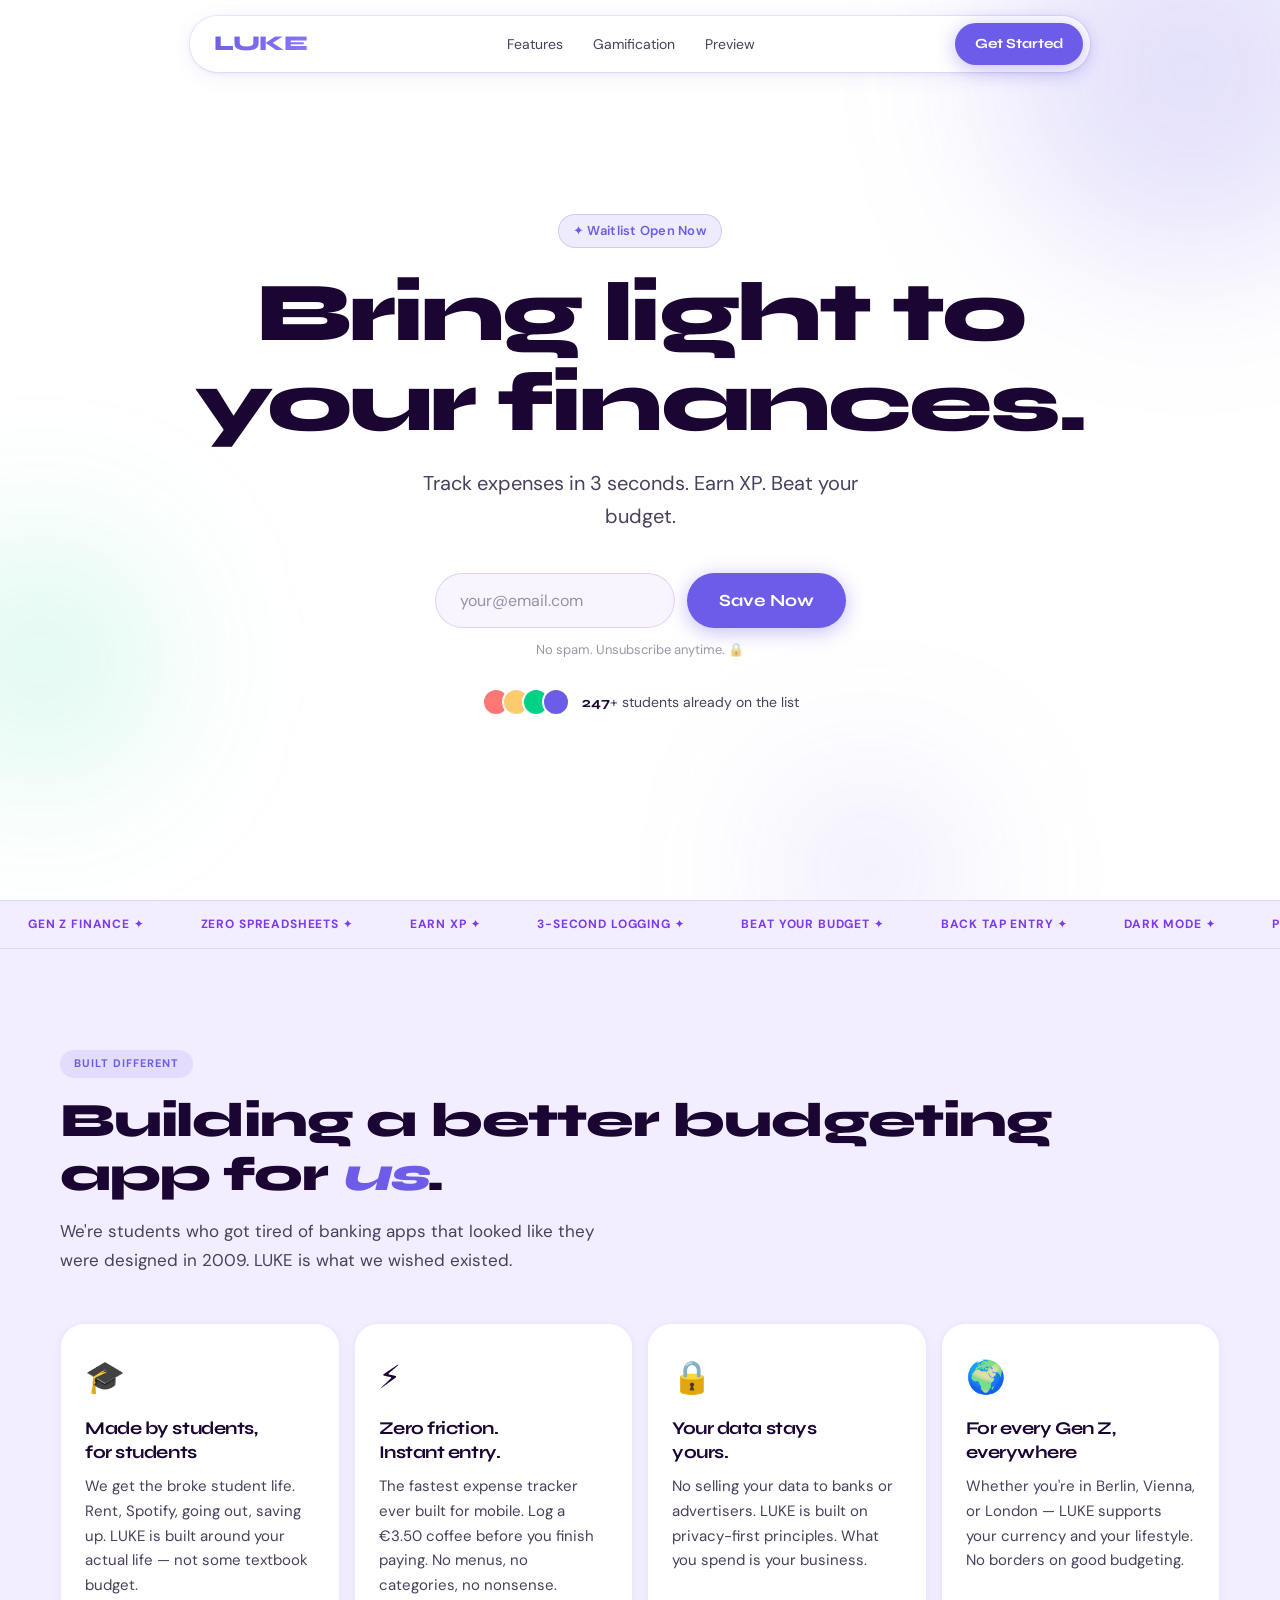
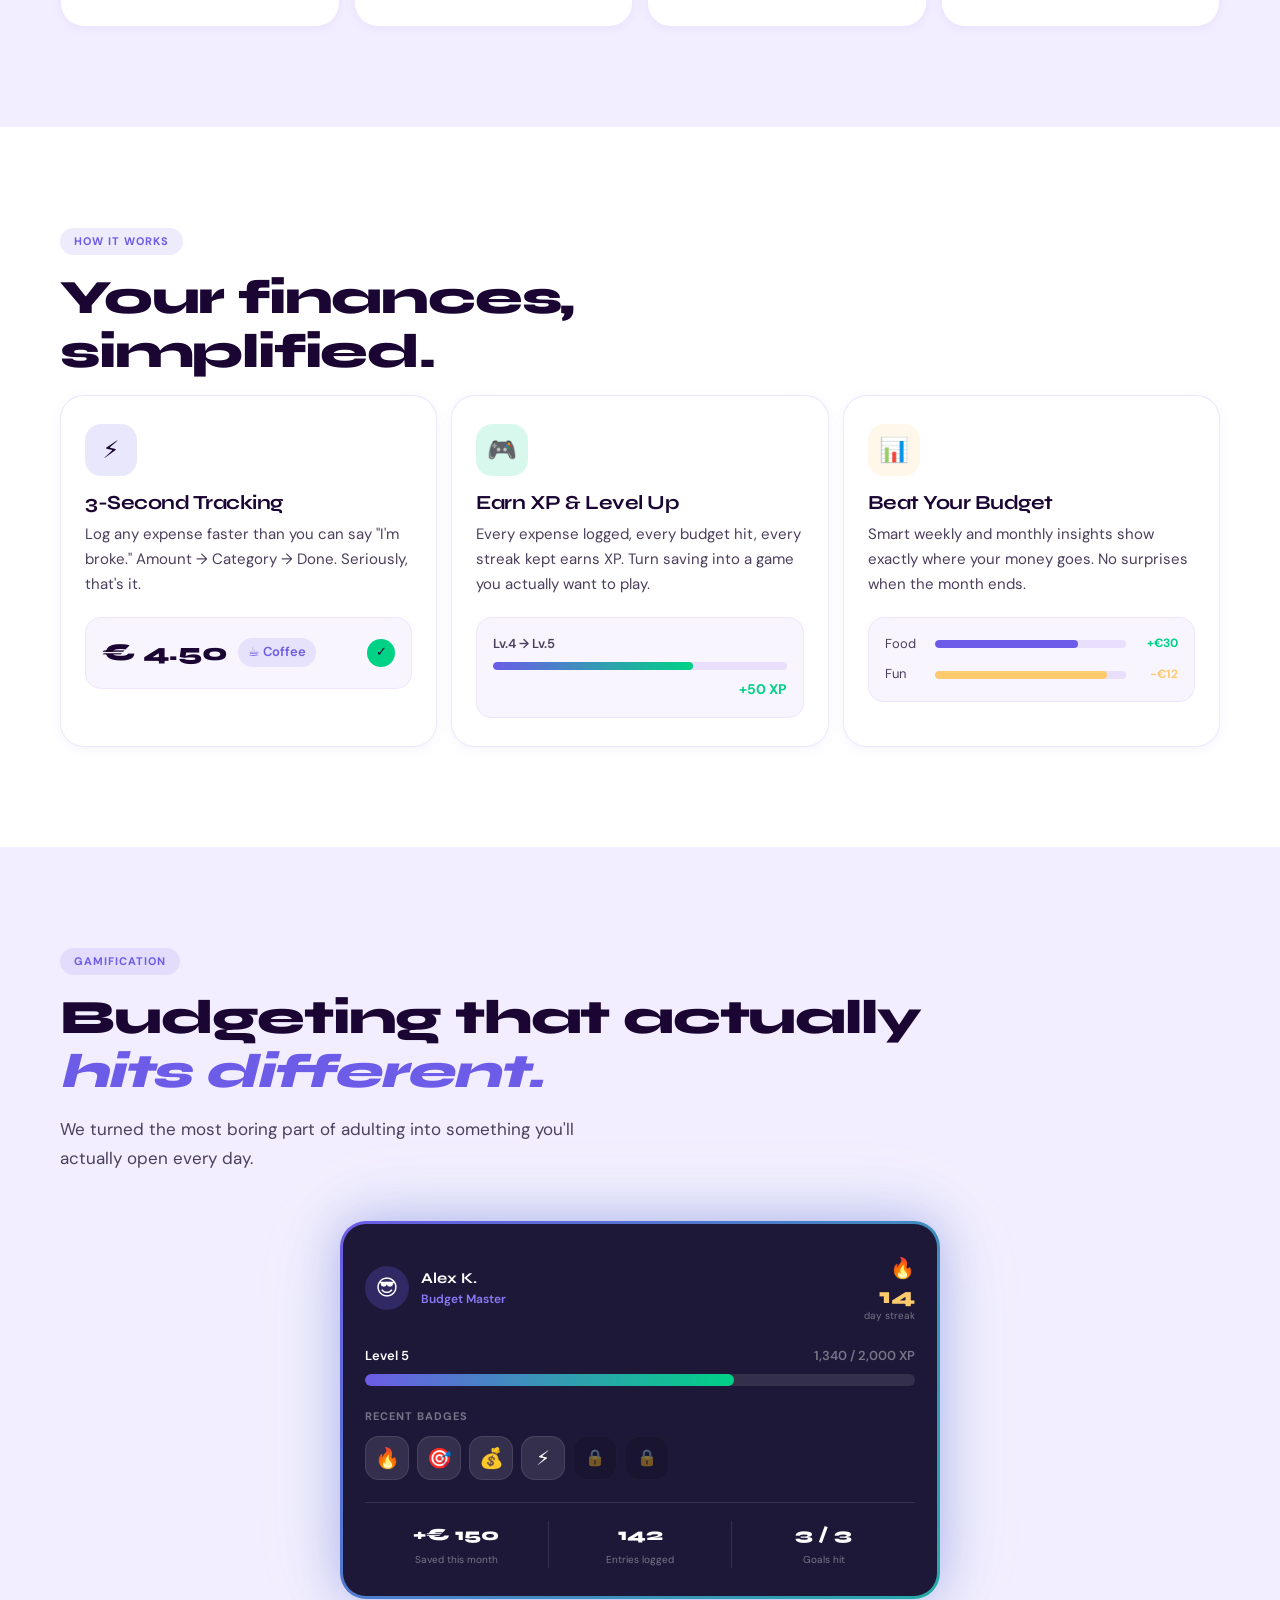
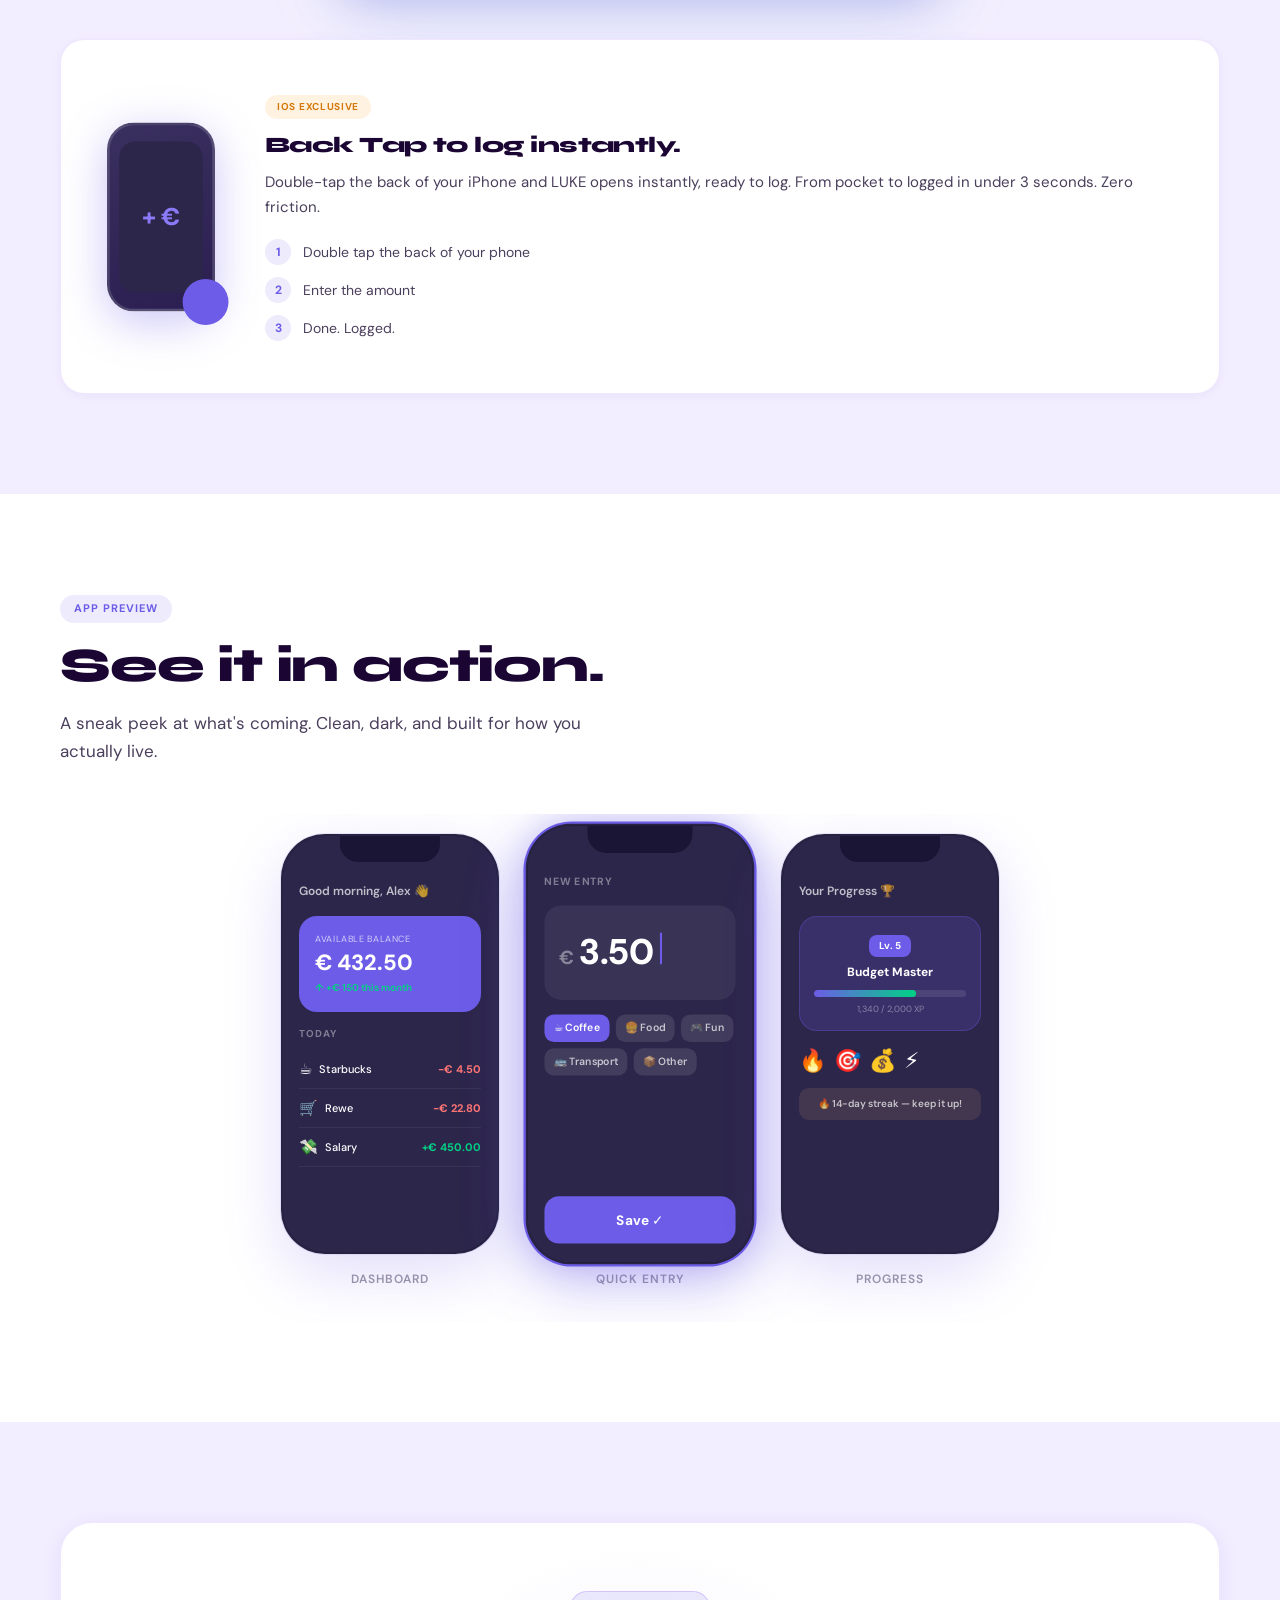
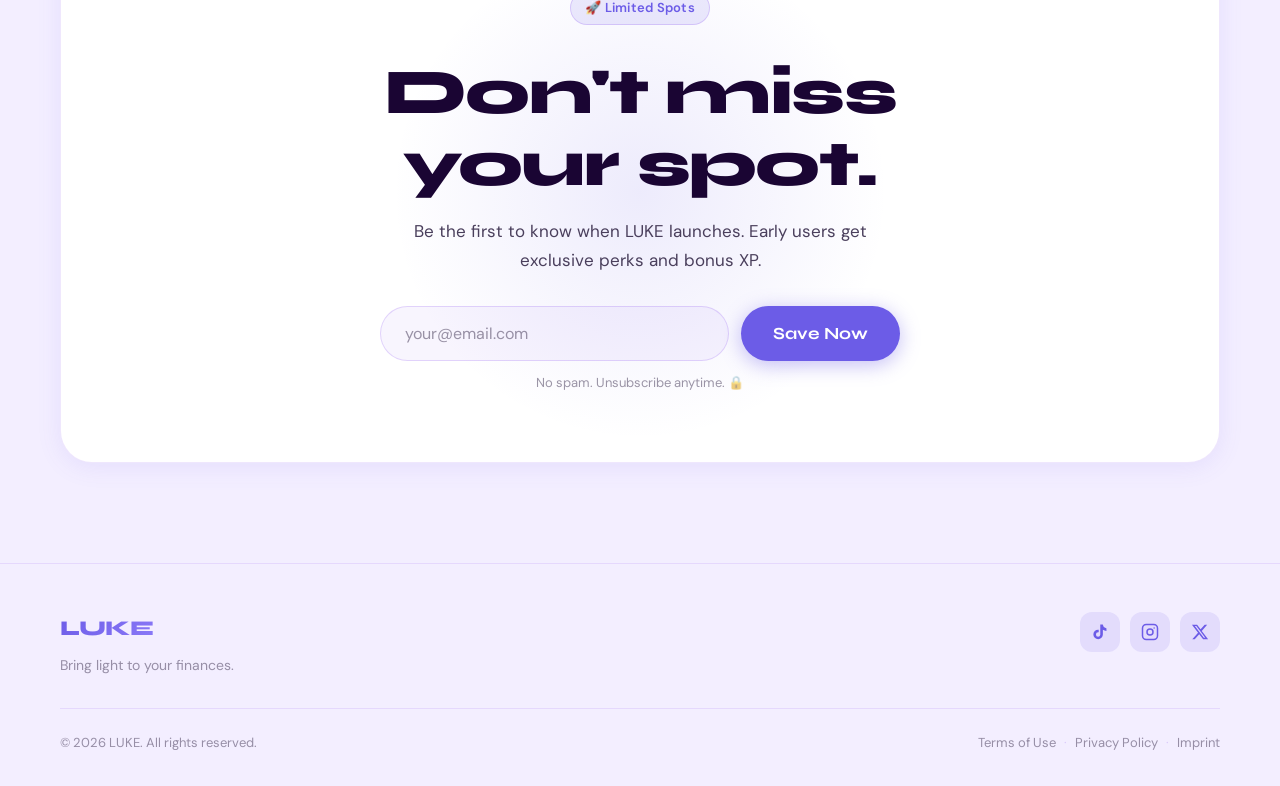
==== commit 18e94fa6: "Update design" ====
--- a/index.html
+++ b/index.html
@@ -14,8 +14,13 @@
 
   <!-- ========== NAV ========== -->
   <nav class="nav" id="nav">
-    <div class="nav-inner container">
+    <div class="nav-inner">
       <a href="#" class="nav-logo">LUKE</a>
+      <div class="nav-links">
+        <a href="#features"      class="nav-link js-scroll">Features</a>
+        <a href="#gamification"  class="nav-link js-scroll">Gamification</a>
+        <a href="#preview"       class="nav-link js-scroll">Preview</a>
+      </div>
       <a href="#waitlist" class="btn btn-primary btn-sm js-scroll">Get Started</a>
     </div>
   </nav>
--- a/style.css
+++ b/style.css
@@ -106,23 +106,51 @@
 .fade-up:nth-child(5) { transition-delay: 0.32s; }
 
 /* ============================================================
-   NAV
+   NAV — Floating Pill
    ============================================================ */
 .nav {
-  position: fixed; top: 0; left: 0; right: 0; z-index: 100;
-  padding: 16px 0; transition: background 0.35s ease, backdrop-filter 0.35s ease;
-}
-.nav.scrolled {
-  background: rgba(255, 255, 255, 0.92);
-  backdrop-filter: blur(20px); -webkit-backdrop-filter: blur(20px);
-  border-bottom: 1px solid rgba(124, 58, 237, 0.10);
-}
-.nav-inner { display: flex; align-items: center; justify-content: space-between; }
+  position: fixed; top: 16px; left: 0; right: 0; z-index: 100;
+  display: flex; justify-content: center;
+  padding: 0 16px;
+  pointer-events: none; /* click-through on the transparent wrapper */
+}
+.nav-inner {
+  pointer-events: all;
+  width: 100%; max-width: 900px;
+  display: flex; align-items: center; justify-content: space-between; gap: 8px;
+  backdrop-filter: blur(8px); -webkit-backdrop-filter: blur(8px);
+  background: rgba(255, 255, 255, 0.90);
+  border-radius: 100px;
+  padding: 7px 7px 7px 24px;
+  box-shadow:
+    0 0 0 1px rgba(124, 58, 237, 0.10),
+    0 4px 20px rgba(108, 92, 231, 0.10),
+    0 1px 6px rgba(30, 45, 82, 0.07);
+  transition: box-shadow 0.35s ease;
+}
+.nav.scrolled .nav-inner {
+  box-shadow:
+    0 0 0 1px rgba(124, 58, 237, 0.16),
+    0 8px 32px rgba(108, 92, 231, 0.16),
+    0 2px 10px rgba(30, 45, 82, 0.10);
+}
 .nav-logo {
   font-family: var(--font-head);
-  font-size: 22px; font-weight: 800; letter-spacing: -0.04em;
+  font-size: 21px; font-weight: 800; letter-spacing: -0.04em; flex-shrink: 0;
   background: linear-gradient(135deg, var(--purple) 0%, var(--purple-light) 100%);
   -webkit-background-clip: text; -webkit-text-fill-color: transparent; background-clip: text;
+}
+
+/* Nav links (hidden on mobile, shown tablet+) */
+.nav-links { display: none; align-items: center; gap: 2px; }
+.nav-link {
+  font-family: var(--font); font-size: 14px; font-weight: 400;
+  color: var(--w70); padding: 7px 14px; border-radius: 50px;
+  transition: var(--transition); white-space: nowrap;
+}
+.nav-link:hover { color: var(--text-head); background: rgba(124, 58, 237, 0.07); }
+@media (min-width: 768px) {
+  .nav-links { display: flex; }
 }
 
 /* ============================================================
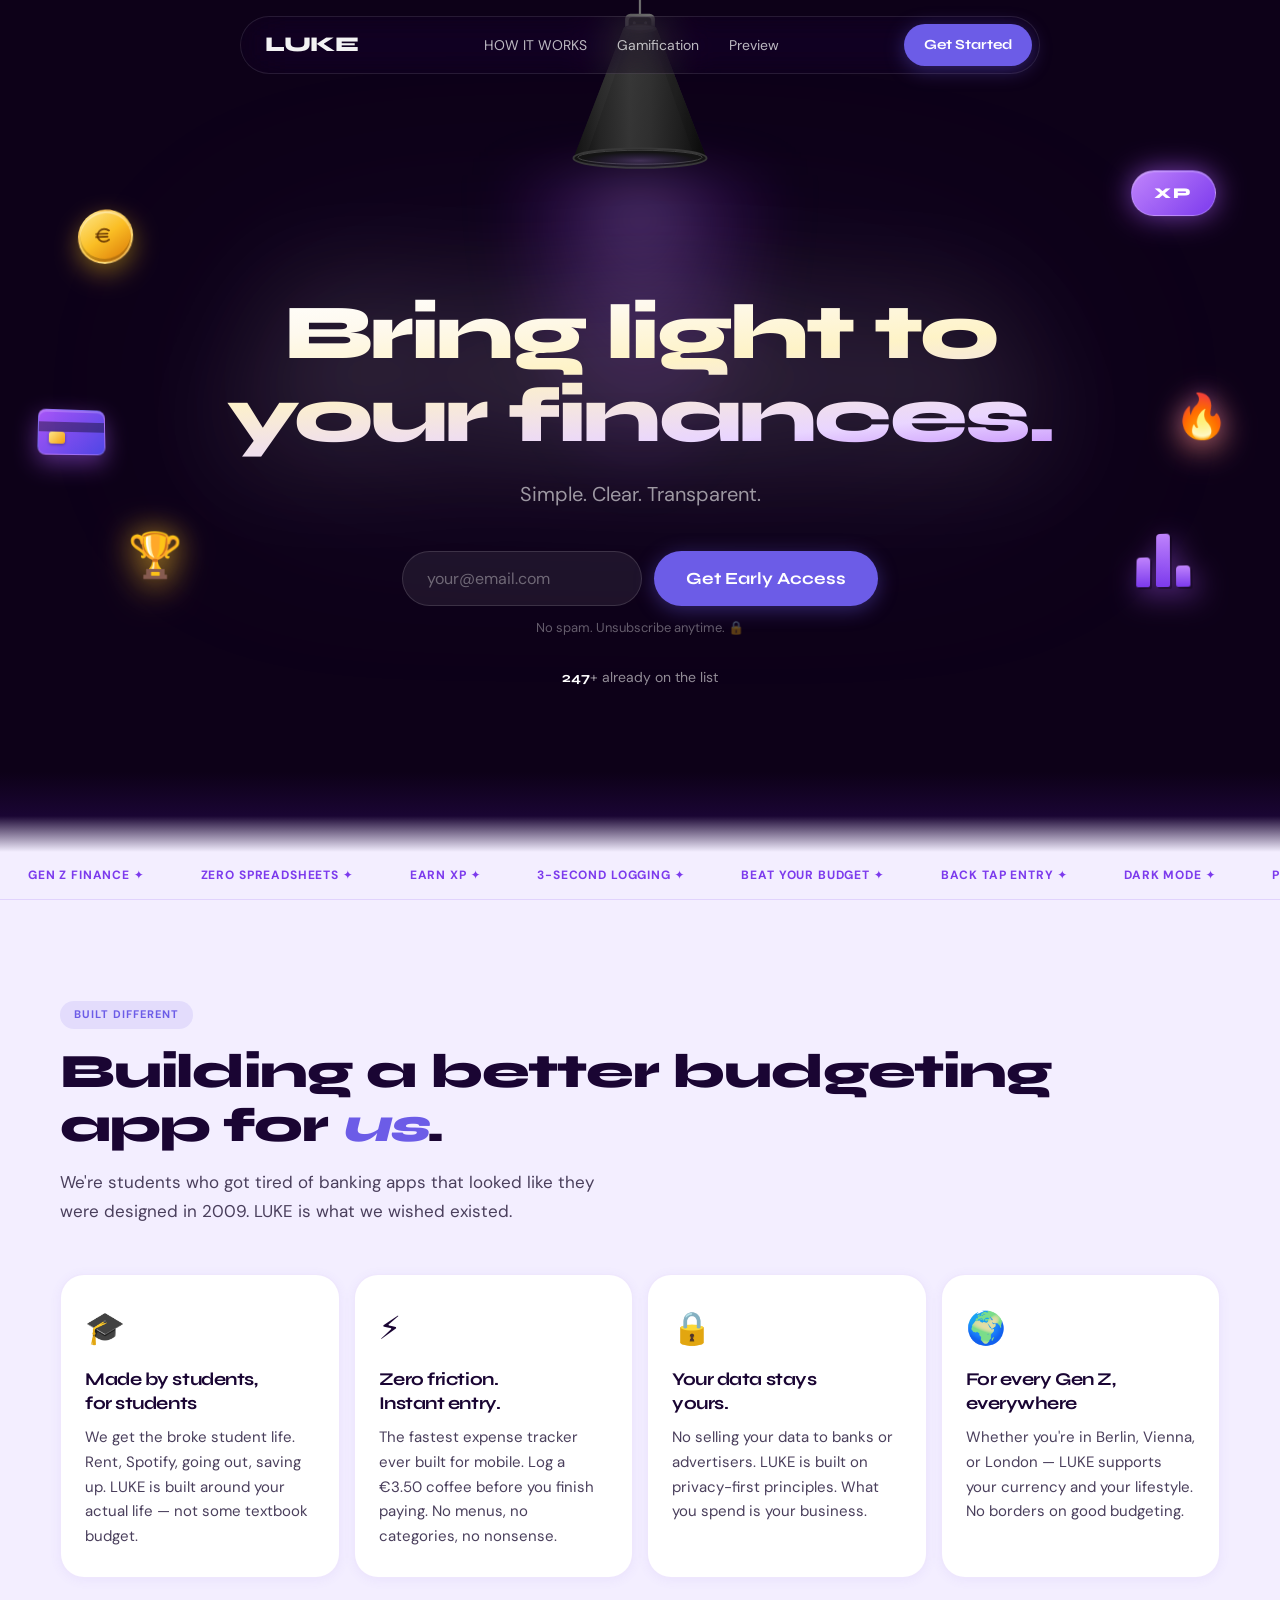
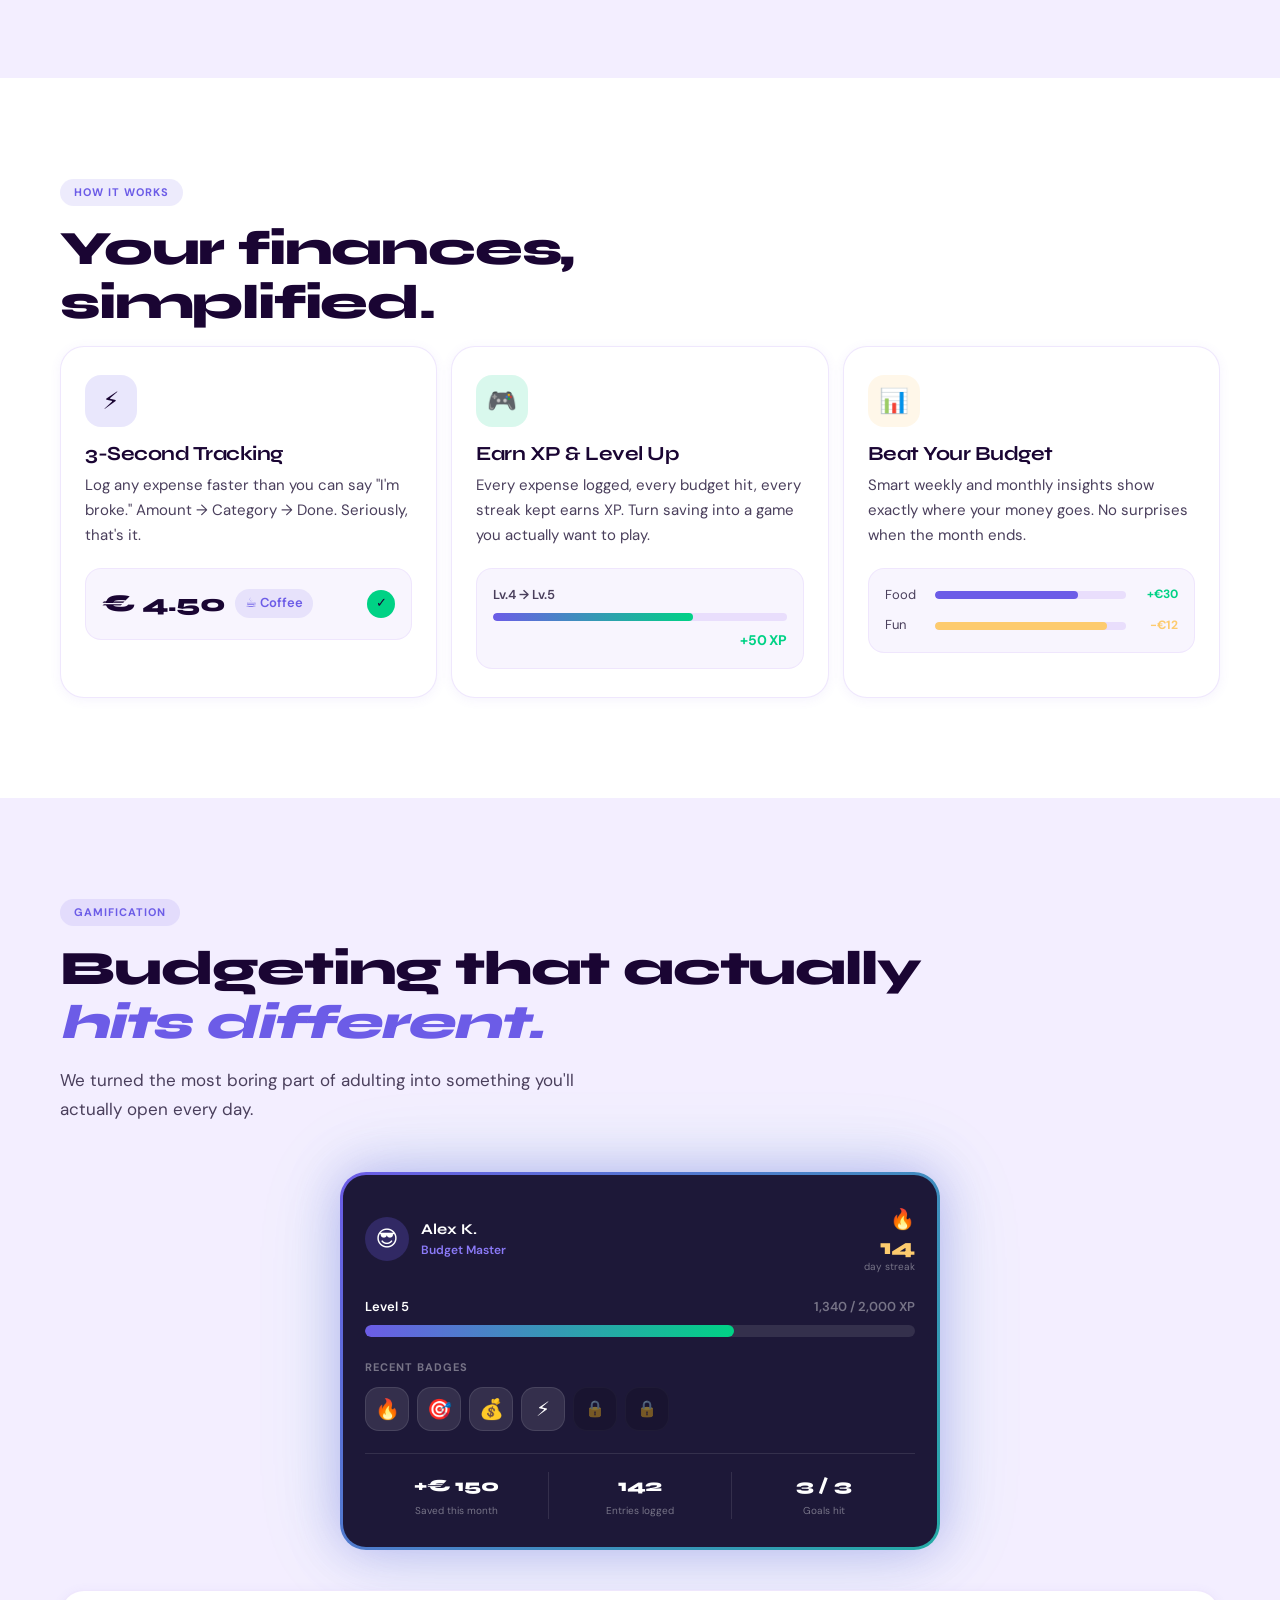
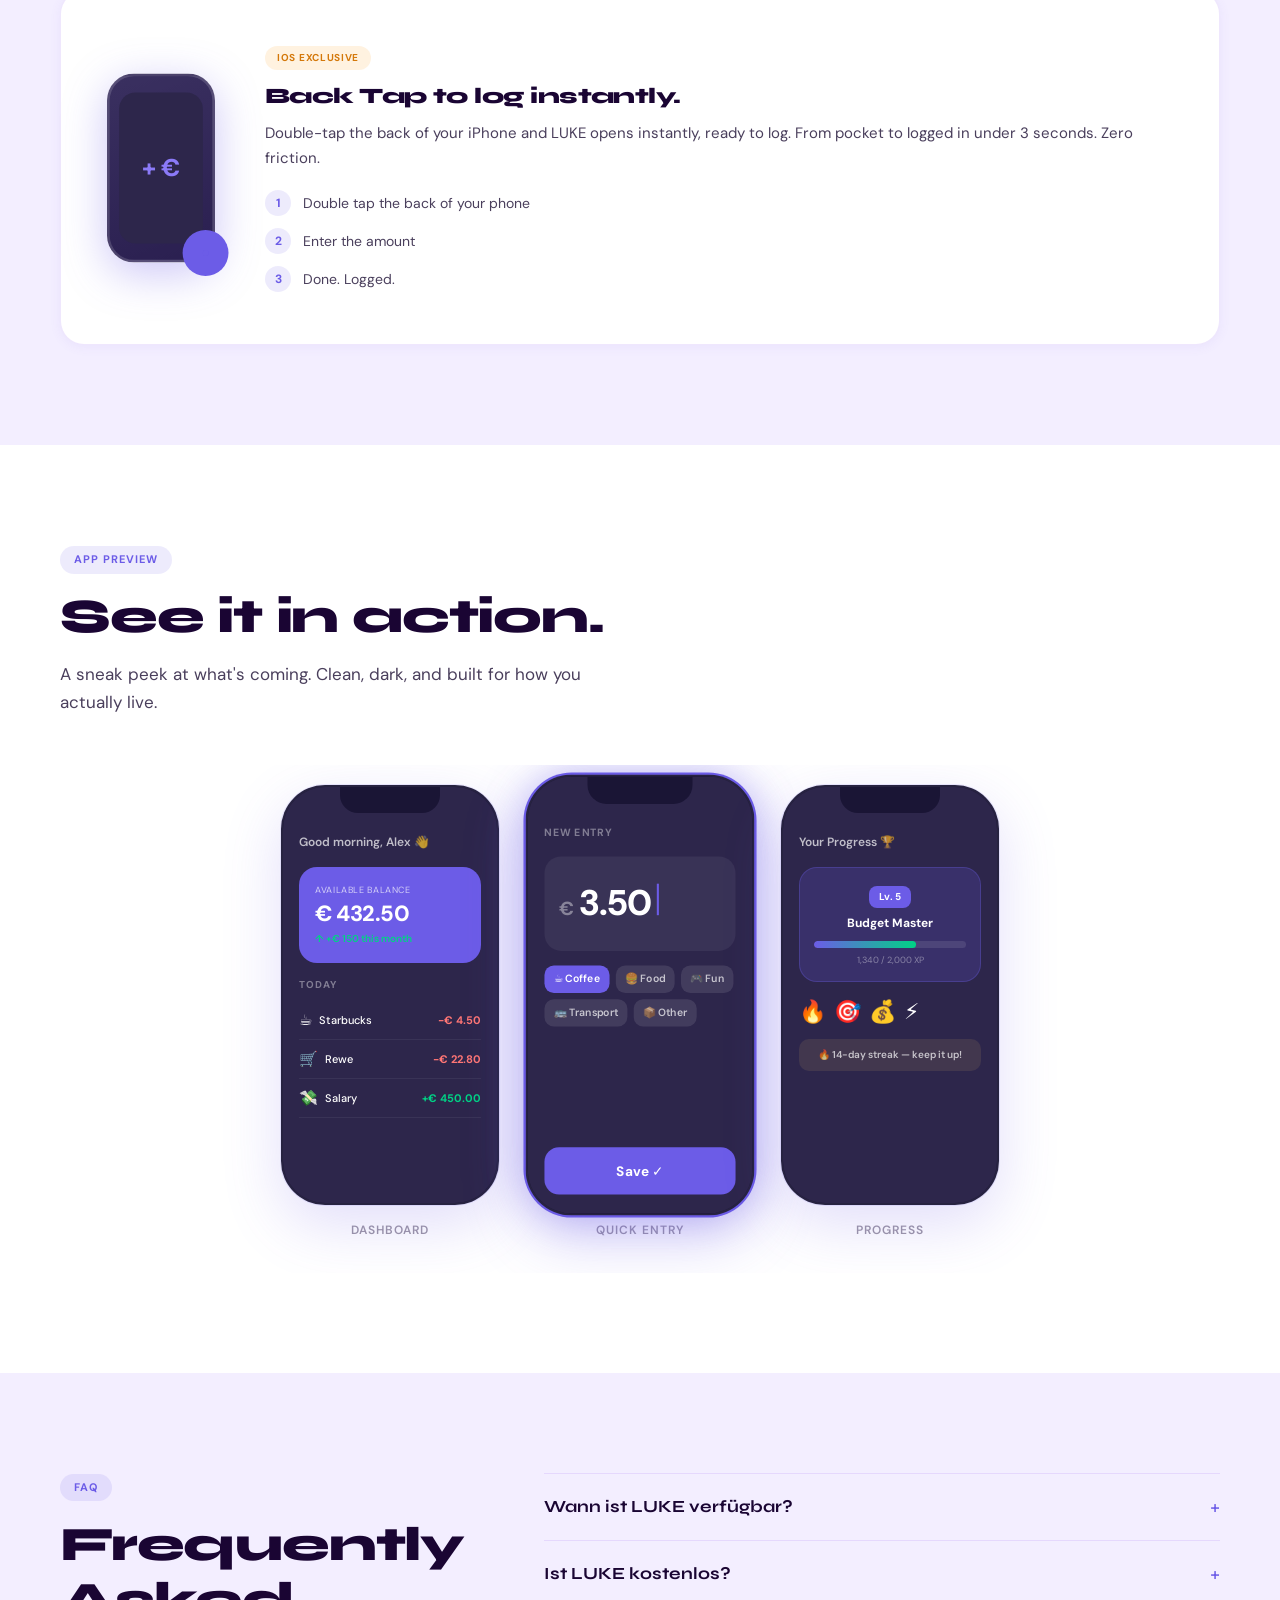
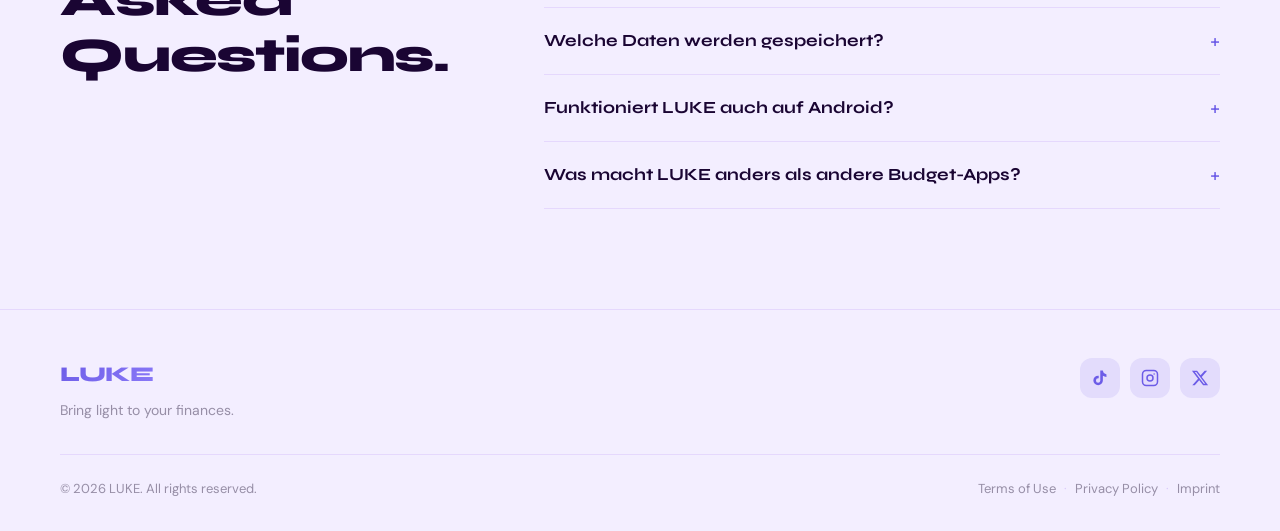
==== commit c8d88800: "Add secure counter endpoint" ====
--- a/index.html
+++ b/index.html
@@ -7,7 +7,7 @@
   <title>LUKE – Bring light to your finances.</title>
   <link rel="preconnect" href="https://fonts.googleapis.com" />
   <link rel="preconnect" href="https://fonts.gstatic.com" crossorigin />
-  <link href="https://fonts.googleapis.com/css2?family=Syne:wght@600;700;800&family=DM+Sans:opsz,wght@9..40,300;9..40,400&display=swap" rel="stylesheet" />
+  <link href="https://fonts.googleapis.com/css2?family=Syne:wght@400;700;800&family=DM+Sans:opsz,wght@9..40,300;9..40,400;9..40,600&display=swap" rel="stylesheet" />
   <link rel="stylesheet" href="style.css" />
 </head>
 <body>
@@ -17,41 +17,150 @@
     <div class="nav-inner">
       <a href="#" class="nav-logo">LUKE</a>
       <div class="nav-links">
-        <a href="#features"      class="nav-link js-scroll">Features</a>
+        <a href="#features"      class="nav-link js-scroll">HOW IT WORKS</a>
         <a href="#gamification"  class="nav-link js-scroll">Gamification</a>
         <a href="#preview"       class="nav-link js-scroll">Preview</a>
       </div>
-      <a href="#waitlist" class="btn btn-primary btn-sm js-scroll">Get Started</a>
+      <a href="#hero" class="btn btn-primary btn-sm js-scroll">Get Started</a>
     </div>
   </nav>
 
   <!-- ========== HERO ========== -->
   <section class="hero" id="hero">
-    <div class="hero-orb hero-orb-1"></div>
-    <div class="hero-orb hero-orb-2"></div>
-    <div class="hero-orb hero-orb-3"></div>
+
+    <!-- Hanging lamp -->
+    <div class="lamp-assembly" aria-hidden="true">
+      <div class="lamp-swing">
+        <svg class="lamp-svg" viewBox="0 0 160 240" xmlns="http://www.w3.org/2000/svg">
+          <defs>
+            <!-- Shade horizontal gradient (3-D side shading) -->
+            <linearGradient id="sg-h" x1="0%" y1="0%" x2="100%" y2="0%">
+              <stop offset="0%"   stop-color="#090909"/>
+              <stop offset="20%"  stop-color="#252525"/>
+              <stop offset="42%"  stop-color="#383838"/>
+              <stop offset="58%"  stop-color="#313131"/>
+              <stop offset="80%"  stop-color="#1e1e1e"/>
+              <stop offset="100%" stop-color="#080808"/>
+            </linearGradient>
+            <!-- Shade vertical gradient (depth top→bottom) -->
+            <linearGradient id="sg-v" x1="0%" y1="0%" x2="0%" y2="100%">
+              <stop offset="0%"   stop-color="#3c3c3c"/>
+              <stop offset="100%" stop-color="#181818"/>
+            </linearGradient>
+            <!-- Socket metallic -->
+            <linearGradient id="sock-g" x1="0%" y1="0%" x2="100%" y2="100%">
+              <stop offset="0%"   stop-color="#585858"/>
+              <stop offset="45%"  stop-color="#6c6c6c"/>
+              <stop offset="100%" stop-color="#363636"/>
+            </linearGradient>
+            <!-- Purple rim glow at shade opening -->
+            <radialGradient id="rim-glow" cx="50%" cy="50%" r="50%">
+              <stop offset="0%"   stop-color="#b87dff" stop-opacity="0.28"/>
+              <stop offset="100%" stop-color="#7c3aed" stop-opacity="0"/>
+            </radialGradient>
+          </defs>
+
+          <!-- Power cord (appears from above viewport) -->
+          <line x1="80" y1="0"  x2="80" y2="52" stroke="#686868" stroke-width="2.5" stroke-linecap="round"/>
+          <!-- Cord highlight -->
+          <line x1="79.2" y1="0" x2="79.2" y2="52" stroke="#999" stroke-width="0.7" stroke-linecap="round" opacity="0.42"/>
+
+          <!-- Socket housing -->
+          <rect x="63" y="50" width="34" height="20" rx="6" fill="url(#sock-g)"/>
+          <!-- Socket inner recess -->
+          <rect x="67" y="54" width="26" height="13" rx="4" fill="#2e2e2e"/>
+          <!-- Socket screw details -->
+          <circle cx="73.5" cy="60.5" r="1.8" fill="#4a4a4a"/>
+          <circle cx="86.5" cy="60.5" r="1.8" fill="#4a4a4a"/>
+
+          <!-- Shade body — vertical fill -->
+          <path d="M 61 67 L 4 215 L 156 215 L 99 67 Z" fill="url(#sg-v)"/>
+          <!-- Shade body — horizontal shading overlay -->
+          <path d="M 61 67 L 4 215 L 156 215 L 99 67 Z" fill="url(#sg-h)" opacity="0.88"/>
+          <!-- Left rim-light (subtle highlight) -->
+          <path d="M 61 67 L 4 215 L 18 215 L 70 67 Z"  fill="white" opacity="0.022"/>
+          <!-- Right shadow edge -->
+          <path d="M 99 67 L 156 215 L 143 215 L 91 67 Z" fill="black" opacity="0.10"/>
+          <!-- Top cap of shade -->
+          <ellipse cx="80" cy="67"  rx="19" ry="5"  fill="#3e3e3e"/>
+          <ellipse cx="80" cy="66"  rx="16" ry="3"  fill="#565656" opacity="0.55"/>
+
+          <!-- Bottom rim — dark fill covering inside -->
+          <ellipse cx="80" cy="215" rx="76" ry="11" fill="#141414"/>
+          <!-- Rim outer stroke -->
+          <ellipse cx="80" cy="215" rx="76" ry="11" fill="none" stroke="#383838" stroke-width="2.2"/>
+          <!-- Rim inner highlight -->
+          <ellipse cx="80" cy="214" rx="71" ry="8"  fill="none" stroke="#464646" stroke-width="1"/>
+          <!-- Purple-warm emanating glow at opening -->
+          <ellipse cx="80" cy="218" rx="66" ry="10" fill="url(#rim-glow)"/>
+        </svg>
+      </div>
+    </div>
+
+    <!-- Light cone (CSS cone of light below the lamp) -->
+    <div class="light-cone" aria-hidden="true"></div>
+
+    <!-- Floating 3D decorative elements in the dark side margins -->
+    <div class="hero-floats" aria-hidden="true">
+      <!-- € Coin — top left -->
+      <div class="hero-float f-coin">
+        <div class="float-coin">
+          <svg class="coin-euro" viewBox="0 0 22 22" fill="none" xmlns="http://www.w3.org/2000/svg">
+            <path d="M15 5.5C13.5 4.3 11.8 3.7 10 3.7C6.4 3.7 3.5 6.6 3.5 10.2C3.5 13.8 6.4 16.7 10 16.7C11.8 16.7 13.5 16.1 15 14.9" stroke="rgba(92,45,0,0.82)" stroke-width="1.9" stroke-linecap="round"/>
+            <line x1="2" y1="8.6" x2="13.5" y2="8.6" stroke="rgba(92,45,0,0.82)" stroke-width="1.9" stroke-linecap="round"/>
+            <line x1="2" y1="11.8" x2="13.5" y2="11.8" stroke="rgba(92,45,0,0.82)" stroke-width="1.9" stroke-linecap="round"/>
+          </svg>
+        </div>
+      </div>
+      <!-- Credit card / wallet — mid left -->
+      <div class="hero-float f-wallet">
+        <div class="float-card">
+          <div class="card-stripe"></div>
+          <div class="card-chip"></div>
+        </div>
+      </div>
+      <!-- XP Badge — top right -->
+      <div class="hero-float f-xp">
+        <div class="float-badge">XP</div>
+      </div>
+      <!-- Streak Flame — mid right -->
+      <div class="hero-float f-flame">
+        <div class="float-flame">🔥</div>
+      </div>
+      <!-- Trophy — lower left -->
+      <div class="hero-float f-trophy">
+        <div class="float-trophy">🏆</div>
+      </div>
+      <!-- Bar chart — lower right -->
+      <div class="hero-float f-chart">
+        <div class="float-bars">
+          <div class="fbar"></div>
+          <div class="fbar"></div>
+          <div class="fbar"></div>
+        </div>
+      </div>
+    </div>
+
+    <!-- Hero content — sits inside the illuminated zone -->
     <div class="container hero-content">
-      <span class="badge fade-up">✦ Waitlist Open Now</span>
       <h1 class="hero-title fade-up">Bring light to<br>your finances.</h1>
-      <p class="hero-sub fade-up">Track expenses in 3 seconds. Earn XP. Beat your budget.</p>
+      <p class="hero-sub fade-up">Simple. Clear. Transparent.</p>
       <form class="waitlist-form fade-up" id="hero-form" novalidate>
         <div class="form-row">
           <input type="email" class="form-input" placeholder="your@email.com" required autocomplete="email" />
-          <button type="submit" class="btn btn-primary">Save Now</button>
+          <button type="submit" class="btn btn-primary">Get Early Access</button>
         </div>
         <p class="form-disclaimer">No spam. Unsubscribe anytime. 🔒</p>
       </form>
       <div class="social-proof fade-up">
-        <div class="avatars">
-          <div class="avatar" style="background:#ff7675;"></div>
-          <div class="avatar" style="background:#fdcb6e;"></div>
-          <div class="avatar" style="background:#00d285;"></div>
-          <div class="avatar" style="background:#6c5ce7;"></div>
-        </div>
-        <p><strong class="counter" data-target="247">0</strong>+ students already on the list</p>
-      </div>
-    </div>
+        <p><strong class="counter" data-target="247">0</strong>+ already on the list</p>
+      </div>
+    </div>
+
   </section>
+
+  <!-- Dark → light bridge between hero and ticker -->
+  <div class="hero-ticker-bridge" aria-hidden="true"></div>
 
   <!-- ========== TICKER ========== -->
   <div class="ticker-wrap" aria-hidden="true">
@@ -347,21 +456,67 @@
     </div>
   </section>
 
-  <!-- ========== CTA / WAITLIST ========== -->
-  <section class="section cta-section" id="waitlist">
-    <div class="container">
-      <div class="cta-card">
-        <div class="cta-orb"></div>
-        <span class="badge fade-up">🚀 Limited Spots</span>
-        <h2 class="cta-title fade-up">Don't miss<br>your spot.</h2>
-        <p class="cta-sub fade-up">Be the first to know when LUKE launches. Early users get exclusive perks and bonus XP.</p>
-        <form class="waitlist-form fade-up" id="cta-form" novalidate>
-          <div class="form-row">
-            <input type="email" class="form-input" placeholder="your@email.com" required autocomplete="email" />
-            <button type="submit" class="btn btn-primary">Save Now</button>
-          </div>
-          <p class="form-disclaimer">No spam. Unsubscribe anytime. 🔒</p>
-        </form>
+  <!-- ========== FAQ ========== -->
+  <section class="section faq-section" id="faq">
+    <div class="container faq-layout">
+
+      <div class="faq-heading fade-up">
+        <span class="section-tag">FAQ</span>
+        <h2 class="section-title">Frequently<br>Asked<br>Questions.</h2>
+      </div>
+
+      <div class="faq-list">
+
+        <div class="faq-item">
+          <button class="faq-q" aria-expanded="false">
+            Wann ist LUKE verfügbar?
+            <span class="faq-icon">+</span>
+          </button>
+          <div class="faq-a">
+            <p>Wir arbeiten mit Hochdruck daran, LUKE so bald wie möglich zu launchen. Alle, die sich auf der Warteliste eintragen, werden als erste benachrichtigt und erhalten exklusive Early-Access-Vorteile sowie Bonus-XP zum Start.</p>
+          </div>
+        </div>
+
+        <div class="faq-item">
+          <button class="faq-q" aria-expanded="false">
+            Ist LUKE kostenlos?
+            <span class="faq-icon">+</span>
+          </button>
+          <div class="faq-a">
+            <p>Ja – LUKE startet mit einer kostenlosen Version. Wir glauben, dass grundlegendes Budgeting für alle zugänglich sein sollte, unabhängig vom Geldbeutel. Premium-Features werden optional angeboten.</p>
+          </div>
+        </div>
+
+        <div class="faq-item">
+          <button class="faq-q" aria-expanded="false">
+            Welche Daten werden gespeichert?
+            <span class="faq-icon">+</span>
+          </button>
+          <div class="faq-a">
+            <p>Für die Warteliste speichern wir nur deine E-Mail-Adresse. In der App selbst bleiben deine Finanzdaten auf deinem Gerät – wir verkaufen keine Daten und teilen sie nicht mit Dritten. Privacy first, immer.</p>
+          </div>
+        </div>
+
+        <div class="faq-item">
+          <button class="faq-q" aria-expanded="false">
+            Funktioniert LUKE auch auf Android?
+            <span class="faq-icon">+</span>
+          </button>
+          <div class="faq-a">
+            <p>LUKE erscheint zunächst für iOS, da Features wie Back Tap tief ins Apple-Ökosystem integriert sind. Eine Android-Version ist bereits in Planung. Wer auf der Warteliste ist, erfährt es zuerst.</p>
+          </div>
+        </div>
+
+        <div class="faq-item">
+          <button class="faq-q" aria-expanded="false">
+            Was macht LUKE anders als andere Budget-Apps?
+            <span class="faq-icon">+</span>
+          </button>
+          <div class="faq-a">
+            <p>LUKE ist von Studenten für Studenten gebaut – kein überladenes Interface, keine Spreadsheets, kein Boomer-Design. Einfach Betrag eingeben, fertig. Dazu ein Gamification-System, das dich motiviert dranzubleiben, anstatt nach einer Woche aufzugeben.</p>
+          </div>
+        </div>
+
       </div>
     </div>
   </section>
@@ -452,4 +607,4 @@
 
   <script src="script.js"></script>
 </body>
-</html>
+</html>
--- a/style.css
+++ b/style.css
@@ -29,7 +29,7 @@
 
 /* ---------- Reset ---------- */
 *, *::before, *::after { box-sizing: border-box; margin: 0; padding: 0; }
-html { scroll-behavior: smooth; -webkit-text-size-adjust: 100%; }
+html { scroll-behavior: auto; -webkit-text-size-adjust: 100%; }
 body {
   background: var(--bg);
   color: var(--text-head);
@@ -106,87 +106,335 @@
 .fade-up:nth-child(5) { transition-delay: 0.32s; }
 
 /* ============================================================
-   NAV — Floating Pill
+   NAV — Pill / Rounded glass with scroll-aware light mode
    ============================================================ */
 .nav {
   position: fixed; top: 16px; left: 0; right: 0; z-index: 100;
   display: flex; justify-content: center;
   padding: 0 16px;
-  pointer-events: none; /* click-through on the transparent wrapper */
+  pointer-events: none;
 }
 .nav-inner {
   pointer-events: all;
-  width: 100%; max-width: 900px;
+  width: 100%; max-width: 800px;
   display: flex; align-items: center; justify-content: space-between; gap: 8px;
-  backdrop-filter: blur(8px); -webkit-backdrop-filter: blur(8px);
-  background: rgba(255, 255, 255, 0.90);
+  background: rgba(13, 1, 24, 0.10);
+  backdrop-filter: blur(24px) saturate(180%);
+  -webkit-backdrop-filter: blur(24px) saturate(180%);
+  border: 1px solid rgba(255, 255, 255, 0.10);
   border-radius: 100px;
   padding: 7px 7px 7px 24px;
-  box-shadow:
-    0 0 0 1px rgba(124, 58, 237, 0.10),
-    0 4px 20px rgba(108, 92, 231, 0.10),
-    0 1px 6px rgba(30, 45, 82, 0.07);
-  transition: box-shadow 0.35s ease;
-}
-.nav.scrolled .nav-inner {
-  box-shadow:
-    0 0 0 1px rgba(124, 58, 237, 0.16),
-    0 8px 32px rgba(108, 92, 231, 0.16),
-    0 2px 10px rgba(30, 45, 82, 0.10);
-}
+  transition: background 0.35s ease, border-color 0.35s ease;
+}
+.nav.scrolled-light .nav-inner {
+  background: rgba(255, 255, 255, 0.72);
+  border-color: rgba(0, 0, 0, 0.08);
+}
+/* Base logo: purple gradient (used in footer) */
 .nav-logo {
   font-family: var(--font-head);
   font-size: 21px; font-weight: 800; letter-spacing: -0.04em; flex-shrink: 0;
   background: linear-gradient(135deg, var(--purple) 0%, var(--purple-light) 100%);
   -webkit-background-clip: text; -webkit-text-fill-color: transparent; background-clip: text;
 }
+/* Inside nav default (over dark hero): white */
+.nav .nav-logo {
+  background: none;
+  -webkit-background-clip: initial; background-clip: initial;
+  -webkit-text-fill-color: rgba(255, 255, 255, 0.95);
+  color: rgba(255, 255, 255, 0.95);
+}
+/* Scrolled over light sections: purple gradient */
+.nav.scrolled-light .nav-logo {
+  background: linear-gradient(135deg, var(--purple) 0%, var(--purple-light) 100%);
+  -webkit-background-clip: text; -webkit-text-fill-color: transparent; background-clip: text;
+}
 
 /* Nav links (hidden on mobile, shown tablet+) */
 .nav-links { display: none; align-items: center; gap: 2px; }
 .nav-link {
   font-family: var(--font); font-size: 14px; font-weight: 400;
-  color: var(--w70); padding: 7px 14px; border-radius: 50px;
+  color: rgba(255, 255, 255, 0.72); padding: 7px 14px; border-radius: 50px;
   transition: var(--transition); white-space: nowrap;
 }
-.nav-link:hover { color: var(--text-head); background: rgba(124, 58, 237, 0.07); }
+.nav-link:hover { color: rgba(255, 255, 255, 1); background: rgba(255, 255, 255, 0.10); }
+.nav.scrolled-light .nav-link { color: var(--w70); }
+.nav.scrolled-light .nav-link:hover { color: var(--purple); background: var(--purple-subtle); }
 @media (min-width: 768px) {
   .nav-links { display: flex; }
 }
 
 /* ============================================================
-   HERO
+   HERO — Dark / Hanging Lamp
    ============================================================ */
 .hero {
-  min-height: 100svh; display: flex; align-items: center;
-  padding: 110px 0 80px; position: relative; overflow: hidden;
-  background: var(--bg);
-}
-.hero-orb {
-  position: absolute; border-radius: 50%; filter: blur(80px);
-  pointer-events: none; animation: orb-float 9s ease-in-out infinite;
-}
-.hero-orb-1 { width: 380px; height: 380px; background: rgba(108,92,231,0.18); top: -120px; right: -100px; animation-delay: 0s; }
-.hero-orb-2 { width: 240px; height: 240px; background: rgba(0,210,133,0.14); bottom: 120px; left: -80px; animation-delay: 2.5s; }
-.hero-orb-3 { width: 180px; height: 180px; background: rgba(108,92,231,0.14); bottom: -60px; right: 25%; animation-delay: 5s; }
-
-@keyframes orb-float {
-  0%, 100% { transform: translateY(0) scale(1); }
-  50%       { transform: translateY(-22px) scale(1.06); }
-}
-
-/* Hero content — centered */
+  background: #0d0118;
+  position: relative;
+  overflow: hidden;
+  display: flex;
+  flex-direction: column;
+  align-items: center;
+  justify-content: center;
+  padding: 210px 0 0;
+  min-height: calc(100vh - 128px); /* 80px bridge + 48px ticker = fills viewport */
+}
+
+/* ---- Lamp assembly ---- */
+.lamp-assembly {
+  position: absolute;
+  top: -30px; /* cord appears to come from above the viewport */
+  left: 50%;
+  transform: translateX(-50%);
+  z-index: 3;
+  pointer-events: none;
+}
+.lamp-swing {
+  transform-origin: 50% 0%; /* pivot at the cord attachment point */
+  animation: lamp-sway 8s ease-in-out infinite;
+}
+.lamp-svg {
+  width: 140px;
+  height: auto;
+  display: block;
+}
+@keyframes lamp-sway {
+  0%, 100% { transform: rotate(-0.7deg); }
+  50%       { transform: rotate(0.7deg);  }
+}
+
+/* ---- Light cone (conic spotlight from lamp opening) ---- */
+.light-cone {
+  position: absolute;
+  top: 175px;
+  left: 50%;
+  transform: translateX(-50%);
+  width: 700px;
+  height: 85vh;
+  pointer-events: none;
+  z-index: 1;
+  background: none;
+  filter: none;
+  clip-path: none;
+}
+
+.light-cone::before {
+  content: '';
+  position: absolute;
+  top: 0;
+  left: 50%;
+  transform: translateX(-50%);
+  width: 100%;
+  height: 100%;
+  background: conic-gradient(
+    from 270deg at 50% 0%,
+    transparent 0deg,
+    rgba(124, 58, 237, 0.0) 30deg,
+    rgba(139, 92, 246, 0.45) 50deg,
+    rgba(147, 51, 234, 0.55) 55deg,
+    rgba(139, 92, 246, 0.45) 60deg,
+    rgba(124, 58, 237, 0.0) 80deg,
+    transparent 110deg
+  );
+  filter: blur(38px);
+  mask-image: linear-gradient(to bottom,
+    rgba(0,0,0,1) 0%,
+    rgba(0,0,0,0.85) 40%,
+    rgba(0,0,0,0.4) 70%,
+    rgba(0,0,0,0) 100%
+  );
+  -webkit-mask-image: linear-gradient(to bottom,
+    rgba(0,0,0,1) 0%,
+    rgba(0,0,0,0.85) 40%,
+    rgba(0,0,0,0.4) 70%,
+    rgba(0,0,0,0) 100%
+  );
+}
+
+.light-cone::after {
+  content: '';
+  position: absolute;
+  top: 0;
+  left: 50%;
+  transform: translateX(-50%);
+  width: 60%;
+  height: 60%;
+  background: radial-gradient(ellipse 50% 100% at 50% 0%,
+    rgba(192, 132, 252, 0.35) 0%,
+    rgba(147, 51, 234, 0.15) 40%,
+    transparent 70%
+  );
+  filter: blur(25px);
+}
+
+/* ---- Floating 3D decorative elements (dark side margins) ---- */
+.hero-floats {
+  position: absolute; inset: 0;
+  pointer-events: none; z-index: 2; overflow: hidden;
+}
+.hero-float { position: absolute; }
+.f-coin   { left: 6%;   top: 27%; animation: float-a 5.2s ease-in-out infinite; }
+.f-wallet { left: 3%;   top: 53%; animation: float-b 6.8s ease-in-out infinite; animation-delay: 0.8s; }
+.f-xp     { right: 5%;  top: 22%; animation: float-c 7.4s ease-in-out infinite; }
+.f-flame  { right: 4%;  top: 51%; animation: float-a 4.8s ease-in-out infinite; animation-delay: 1.4s; }
+.f-trophy { left: 10%;  top: 69%; animation: float-b 8.2s ease-in-out infinite; animation-delay: 0.4s; }
+.f-chart  { right: 7%;  top: 69%; animation: float-c 6.4s ease-in-out infinite; animation-delay: 1.0s; }
+
+/* Gold coin */
+.float-coin {
+  width: 56px; height: 56px; border-radius: 50%;
+  background: linear-gradient(145deg, #fde68a 0%, #fbbf24 50%, #d97706 100%);
+  display: flex; align-items: center; justify-content: center;
+  box-shadow:
+    0 8px 24px rgba(251,191,36,0.45),
+    0 2px 0 rgba(255,255,255,0.40) inset,
+    0 -3px 0 rgba(0,0,0,0.20) inset,
+    4px 6px 14px rgba(0,0,0,0.32);
+  transform: perspective(250px) rotateX(14deg) rotateY(-10deg);
+  border: 2px solid rgba(253,224,138,0.55);
+}
+.coin-euro { width: 22px; height: 22px; display: block; }
+
+/* Credit card */
+.float-card {
+  width: 68px; height: 46px; border-radius: 8px;
+  background: linear-gradient(135deg, #a855f7 0%, #4f46e5 100%);
+  position: relative; overflow: hidden;
+  box-shadow:
+    0 8px 22px rgba(168,85,247,0.50),
+    0 2px 0 rgba(255,255,255,0.18) inset,
+    5px 7px 16px rgba(0,0,0,0.38);
+  transform: perspective(280px) rotateX(10deg) rotateY(8deg);
+  border: 1px solid rgba(255,255,255,0.18);
+}
+.card-stripe {
+  position: absolute; top: 12px; left: 0; right: 0; height: 10px;
+  background: rgba(0,0,0,0.38);
+}
+.card-chip {
+  position: absolute; bottom: 10px; left: 10px;
+  width: 16px; height: 12px; border-radius: 3px;
+  background: linear-gradient(135deg, #fde68a, #f59e0b);
+  box-shadow: 0 1px 3px rgba(0,0,0,0.35);
+}
+
+/* XP pill badge */
+.float-badge {
+  padding: 10px 22px; border-radius: 100px; white-space: nowrap;
+  background: linear-gradient(135deg, #c084fc 0%, #7c3aed 100%);
+  font-size: 15px; font-weight: 800; color: #fff; letter-spacing: 2px;
+  font-family: var(--font-head);
+  box-shadow:
+    0 0 28px rgba(168,85,247,0.70),
+    0 4px 16px rgba(0,0,0,0.30),
+    0 1px 0 rgba(255,255,255,0.28) inset;
+  border: 1px solid rgba(255,255,255,0.22);
+  transform: perspective(300px) rotateX(6deg);
+}
+
+/* Flame emoji */
+.float-flame {
+  font-size: 44px; line-height: 1; display: block;
+  filter:
+    drop-shadow(0 6px 16px rgba(251,146,60,0.70))
+    drop-shadow(0 0 10px rgba(168,85,247,0.40));
+  transform: perspective(300px) rotateX(8deg) rotateY(-5deg);
+}
+
+/* Trophy emoji */
+.float-trophy {
+  font-size: 44px; line-height: 1; display: block;
+  filter:
+    drop-shadow(0 6px 18px rgba(251,191,36,0.65))
+    drop-shadow(0 0 12px rgba(251,191,36,0.30));
+  transform: perspective(300px) rotateX(5deg) rotateY(8deg);
+}
+
+/* Bar chart */
+.float-bars {
+  display: flex; align-items: flex-end; gap: 6px; height: 54px;
+  transform: perspective(300px) rotateX(10deg) rotateY(-8deg);
+  filter: drop-shadow(4px 8px 14px rgba(168,85,247,0.55));
+}
+.fbar {
+  width: 14px; border-radius: 4px 4px 2px 2px;
+  background: linear-gradient(180deg, #c084fc 0%, #7c3aed 100%);
+  box-shadow: 2px 2px 0 rgba(0,0,0,0.28);
+}
+.fbar:nth-child(1) { height: 55%; }
+.fbar:nth-child(2) { height: 100%; }
+.fbar:nth-child(3) { height: 38%; }
+
+@keyframes float-a {
+  0%, 100% { transform: translateY(0)     rotate(-3deg); }
+  50%       { transform: translateY(-14px) rotate(3deg);  }
+}
+@keyframes float-b {
+  0%, 100% { transform: translateY(0)     rotate(2deg);  }
+  50%       { transform: translateY(-10px) rotate(-4deg); }
+}
+@keyframes float-c {
+  0%, 100% { transform: translateY(0);     }
+  33%       { transform: translateY(-12px) rotate(4deg);  }
+  66%       { transform: translateY(-5px)  rotate(-2deg); }
+}
+
+/* ---- Hero content (centered inside the illuminated zone) ---- */
 .hero-content {
-  position: relative; z-index: 1;
+  position: relative;
+  z-index: 2;
   text-align: center;
-  display: flex; flex-direction: column; align-items: center;
+  display: flex;
+  flex-direction: column;
+  align-items: center;
 }
 .hero-title {
-  font-size: clamp(40px, 9.5vw, 84px); line-height: 1.06;
-  letter-spacing: -0.035em; margin-bottom: 20px;
+  font-size: clamp(38px, 8vw, 78px);
+  line-height: 1.06;
+  letter-spacing: -0.035em;
+  margin-bottom: 20px;
+  background: linear-gradient(
+    175deg,
+    #ffffff 0%,
+    #fef9ee 20%,
+    #fef3c7 45%,
+    #e9d5ff 80%,
+    #c084fc 100%
+  );
+  -webkit-background-clip: text;
+  -webkit-text-fill-color: transparent;
+  background-clip: text;
+  filter: drop-shadow(0 0 60px rgba(255, 251, 235, 0.35))
+          drop-shadow(0 0 120px rgba(167, 139, 250, 0.2));
 }
 .hero-sub {
-  font-size: clamp(16px, 2.5vw, 20px); color: var(--w70);
-  margin-bottom: 40px; max-width: 500px; line-height: 1.65;
+  font-size: clamp(16px, 2.2vw, 20px);
+  color: rgba(255, 255, 255, 0.58);
+  margin-bottom: 40px;
+  max-width: 420px;
+  line-height: 1.65;
+}
+
+/* ---- Dark-mode overrides for form & social proof inside hero ---- */
+.hero .form-input {
+  background: rgba(255, 255, 255, 0.07);
+  border-color: rgba(255, 255, 255, 0.13);
+  color: #ffffff;
+}
+.hero .form-input::placeholder { color: rgba(255, 255, 255, 0.36); }
+.hero .form-input:focus {
+  border-color: #7c3aed;
+  background: rgba(124, 58, 237, 0.18);
+  box-shadow: 0 0 0 3px rgba(124, 58, 237, 0.28);
+}
+.hero .form-disclaimer { color: rgba(255, 255, 255, 0.36); }
+.hero .social-proof    { color: rgba(255, 255, 255, 0.55); }
+.hero .counter         { color: #ffffff; }
+.hero .avatar          { border-color: #0d0118; }
+
+/* ---- Bridge: dark hero → light ticker ---- */
+.hero-ticker-bridge {
+  height: 80px;
+  background: linear-gradient(to bottom, #0d0118 0%, #1a0533 55%, #f3eeff 100%);
 }
 
 /* Forms */
@@ -235,7 +483,6 @@
 .ticker-wrap {
   overflow: hidden;
   background: #f3eeff;
-  border-top: 1px solid rgba(124,58,237,0.15);
   border-bottom: 1px solid rgba(124,58,237,0.15);
   padding: 14px 0;
 }
@@ -285,6 +532,18 @@
 .feature-card h3 { font-size: 20px; font-weight: 700; margin-bottom: 8px; }
 .feature-card p { font-size: 15px; color: var(--w70); line-height: 1.65; margin-bottom: 20px; }
 .feature-demo { background: rgba(124,58,237,0.05); border-radius: 16px; padding: 16px; border: 1px solid rgba(124,58,237,0.08); }
+
+/* Number / amount elements — DM Sans 600 for crisp financial figures */
+.demo-amount,
+.screen-balance-val,
+.screen-amount-val,
+.gc-stat-val,
+.streak-num,
+.xp-points {
+  font-family: var(--font);
+  font-weight: 600;
+  letter-spacing: -0.02em;
+}
 
 /* Demo: 3-second tracking */
 .demo-input-sim { display: flex; align-items: center; gap: 10px; }
@@ -541,25 +800,48 @@
 .mockup-label { font-size: 12px; font-weight: 600; color: var(--w40); text-transform: uppercase; letter-spacing: 0.09em; font-family: var(--font); }
 
 /* ============================================================
-   CTA SECTION
-   ============================================================ */
-.cta-section { background: var(--bg-dark); }
-.cta-card {
-  background: var(--bg-card);
-  border: 1px solid rgba(124,58,237,0.12);
-  border-radius: 32px; padding: 52px 24px;
-  text-align: center; position: relative; overflow: hidden;
-  box-shadow: 0 4px 24px rgba(108,92,231,0.10);
-}
-.cta-orb {
-  position: absolute; width: 500px; height: 500px; border-radius: 50%;
-  background: radial-gradient(circle, rgba(108,92,231,0.12) 0%, transparent 70%);
-  top: 50%; left: 50%; transform: translate(-50%, -50%);
-  pointer-events: none;
-}
-.cta-title { font-size: clamp(36px, 7vw, 64px); margin-bottom: 16px; margin-top: 12px; }
-.cta-sub { font-size: 17px; color: var(--w70); margin-bottom: 32px; line-height: 1.7; max-width: 460px; margin-left: auto; margin-right: auto; }
-.cta-section .waitlist-form .form-row { margin: 0 auto 12px; }
+   FAQ SECTION — Two-column layout
+   ============================================================ */
+.faq-section { background: var(--bg-dark); }
+.faq-layout {
+  display: grid;
+  grid-template-columns: 1fr;
+  gap: 40px;
+}
+.faq-heading .section-title { margin-bottom: 0; line-height: 1.15; }
+.faq-list { width: 100%; }
+.faq-item { border-bottom: 1px solid rgba(124,58,237,0.12); }
+.faq-item:first-child { border-top: 1px solid rgba(124,58,237,0.12); }
+.faq-q {
+  width: 100%; display: flex; align-items: center; justify-content: space-between; gap: 16px;
+  padding: 22px 0; background: none; border: none; cursor: pointer;
+  font-family: var(--font-head); font-size: 17px; font-weight: 700;
+  color: var(--text-head); text-align: left; transition: color 0.2s ease;
+}
+.faq-q:hover { color: var(--purple); }
+.faq-icon {
+  font-size: 22px; font-weight: 300; color: var(--purple); flex-shrink: 0;
+  display: inline-block; transition: transform 0.35s cubic-bezier(0.4, 0, 0.2, 1);
+  line-height: 1;
+}
+.faq-item.open .faq-icon { transform: rotate(45deg); }
+.faq-a {
+  max-height: 0; overflow: hidden; opacity: 0;
+  transition: max-height 0.4s cubic-bezier(0.4, 0, 0.2, 1), opacity 0.28s ease;
+}
+.faq-item.open .faq-a { opacity: 1; /* max-height set by JS via scrollHeight */ }
+.faq-a p { font-size: 15px; color: var(--w70); line-height: 1.75; padding-bottom: 24px; font-family: var(--font); }
+@media (min-width: 768px) {
+  .faq-layout {
+    grid-template-columns: 1fr 2fr;
+    gap: 80px;
+    align-items: start;
+  }
+  .faq-heading {
+    position: sticky;
+    top: 90px;
+  }
+}
 
 /* ============================================================
    FOOTER
@@ -659,8 +941,6 @@
   .footer-top { flex-direction: row; justify-content: space-between; align-items: flex-start; }
   .footer-bottom { flex-direction: row; justify-content: space-between; align-items: center; }
 
-  .cta-card { padding: 68px 48px; }
-
   .modal { align-items: center; }
   .modal-box {
     border-radius: 28px;
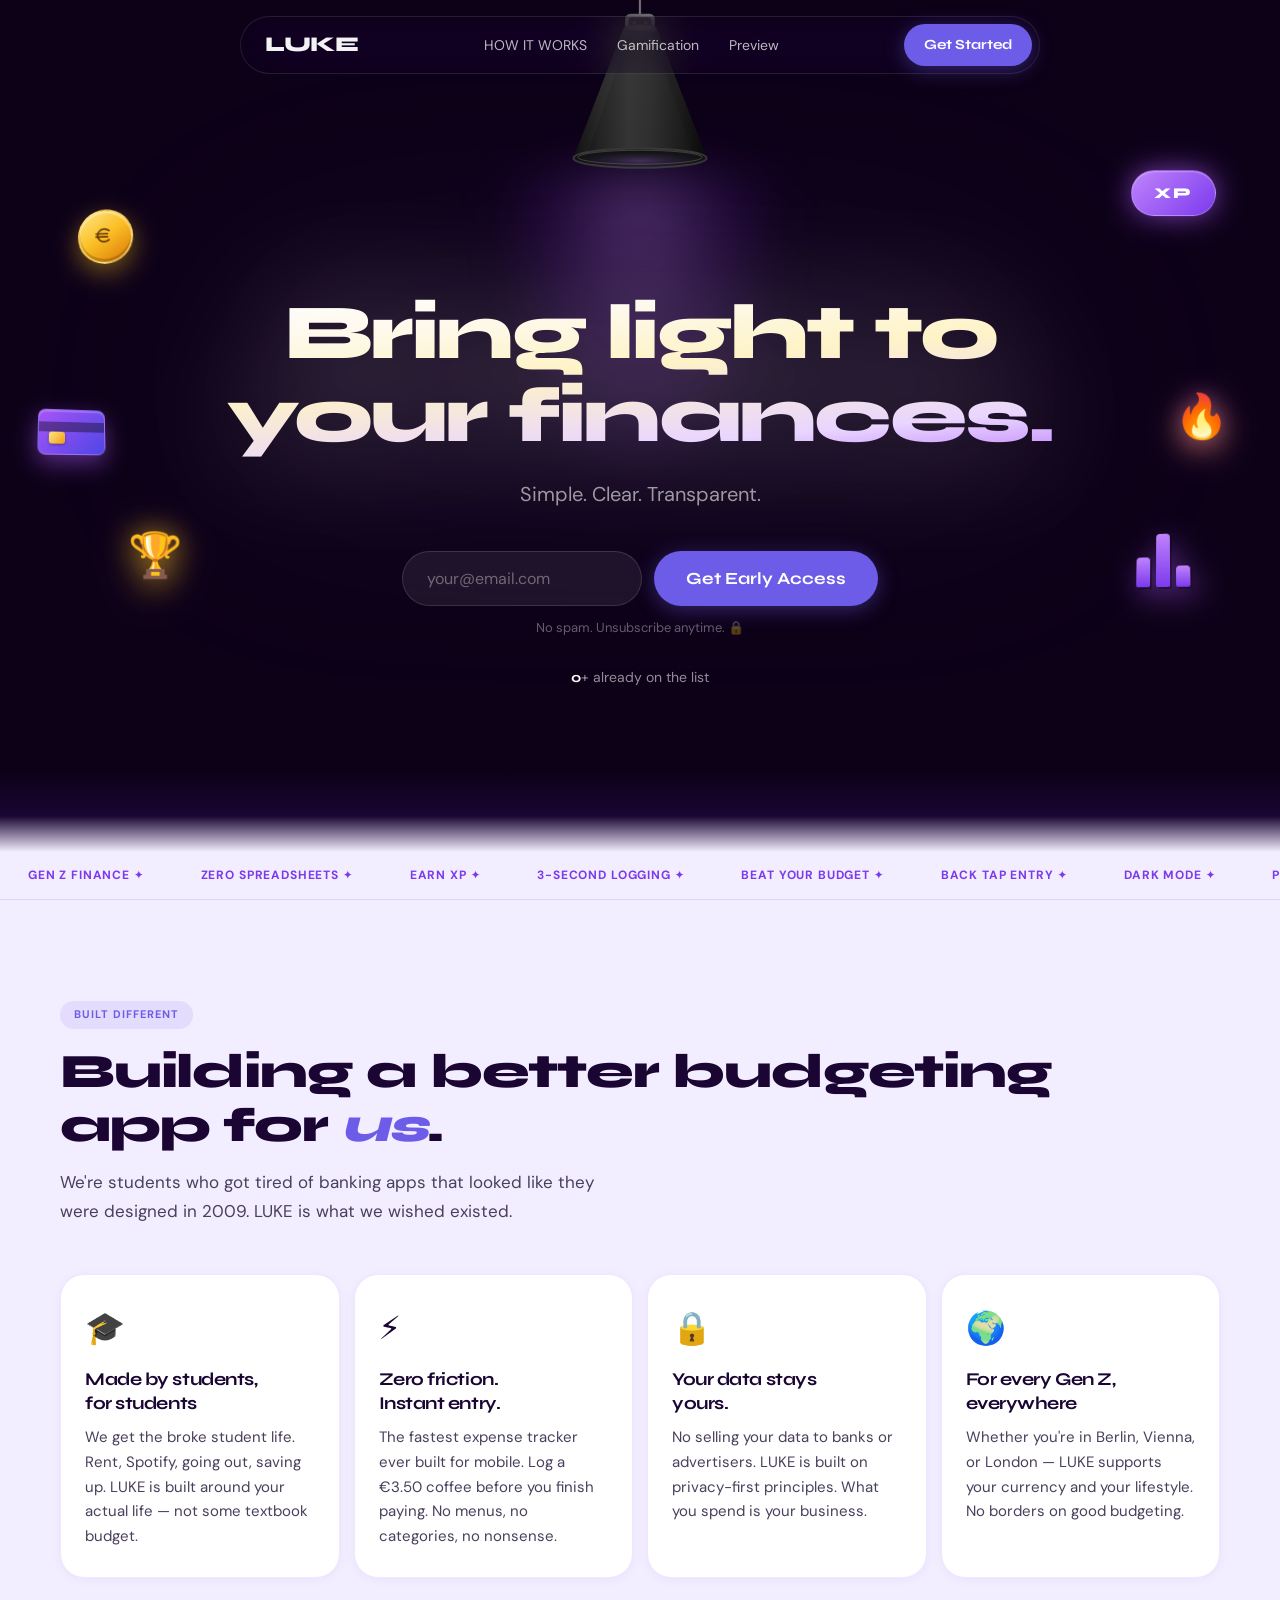
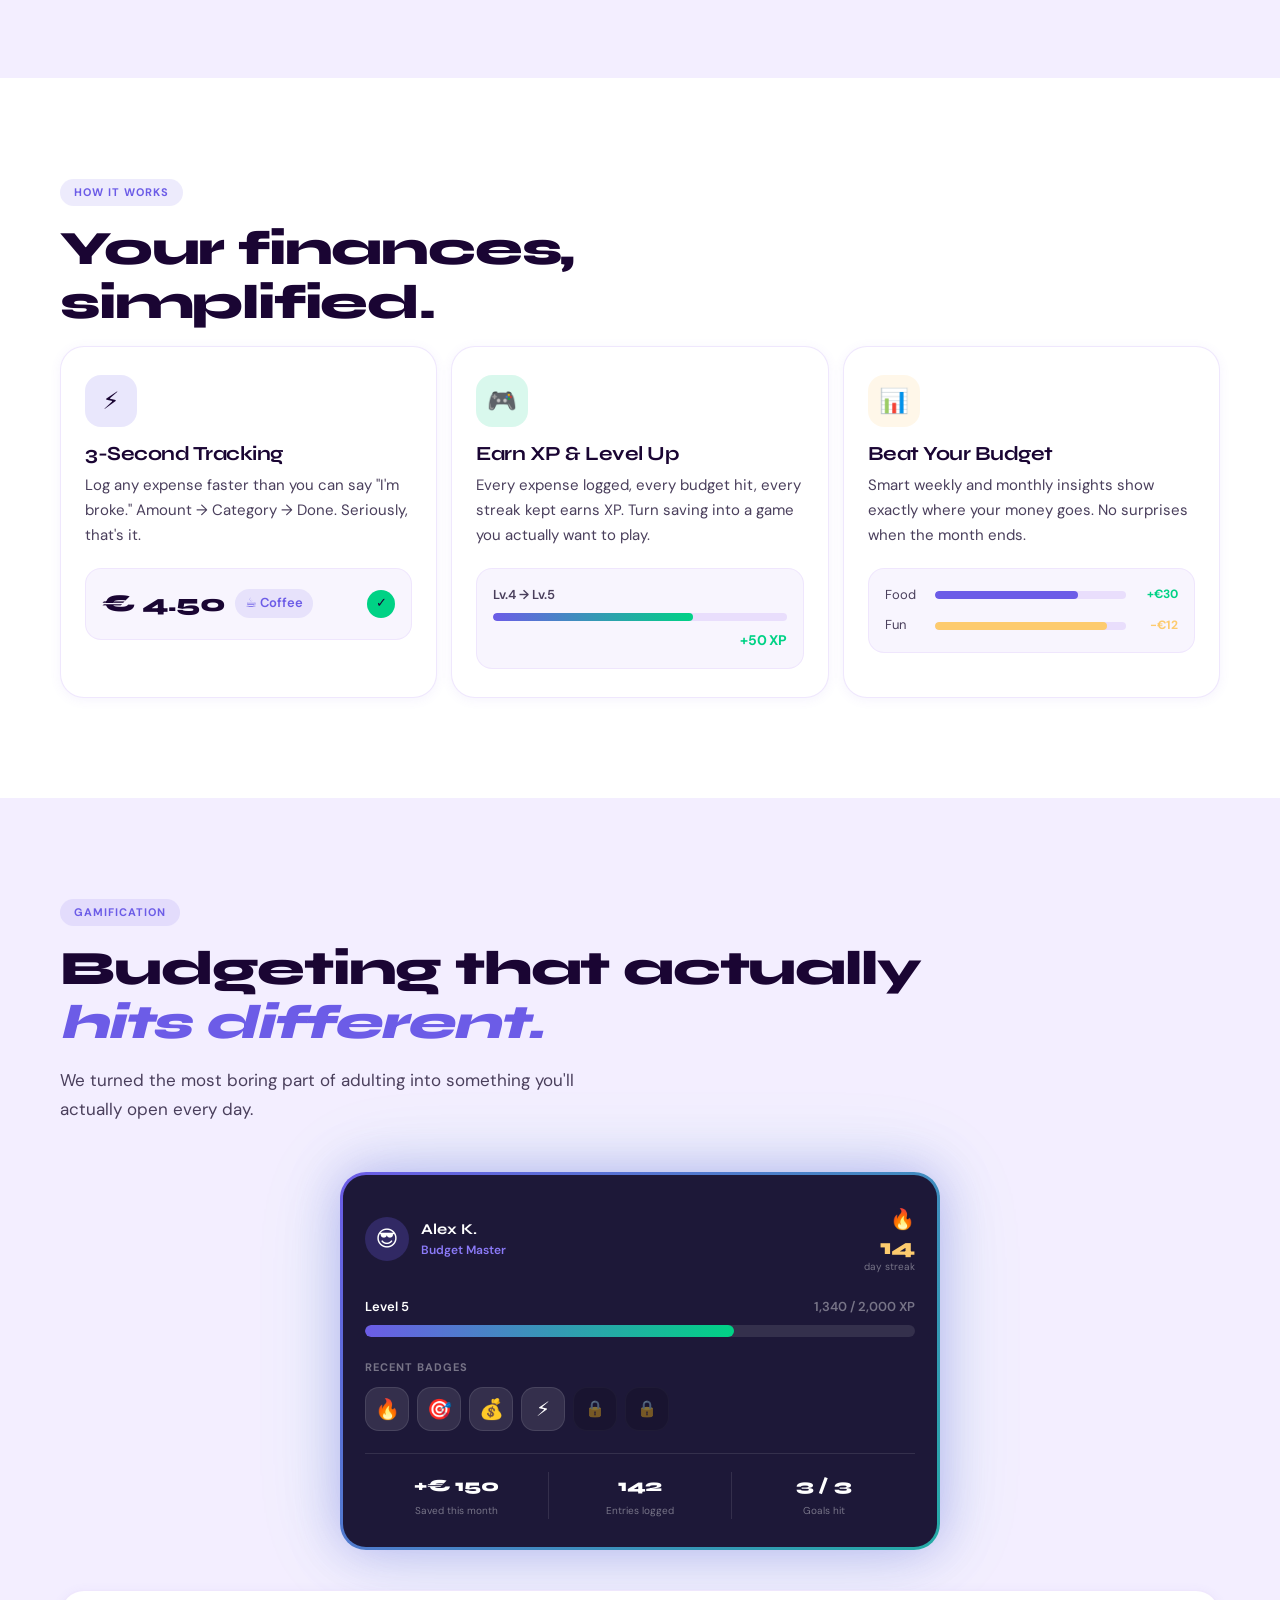
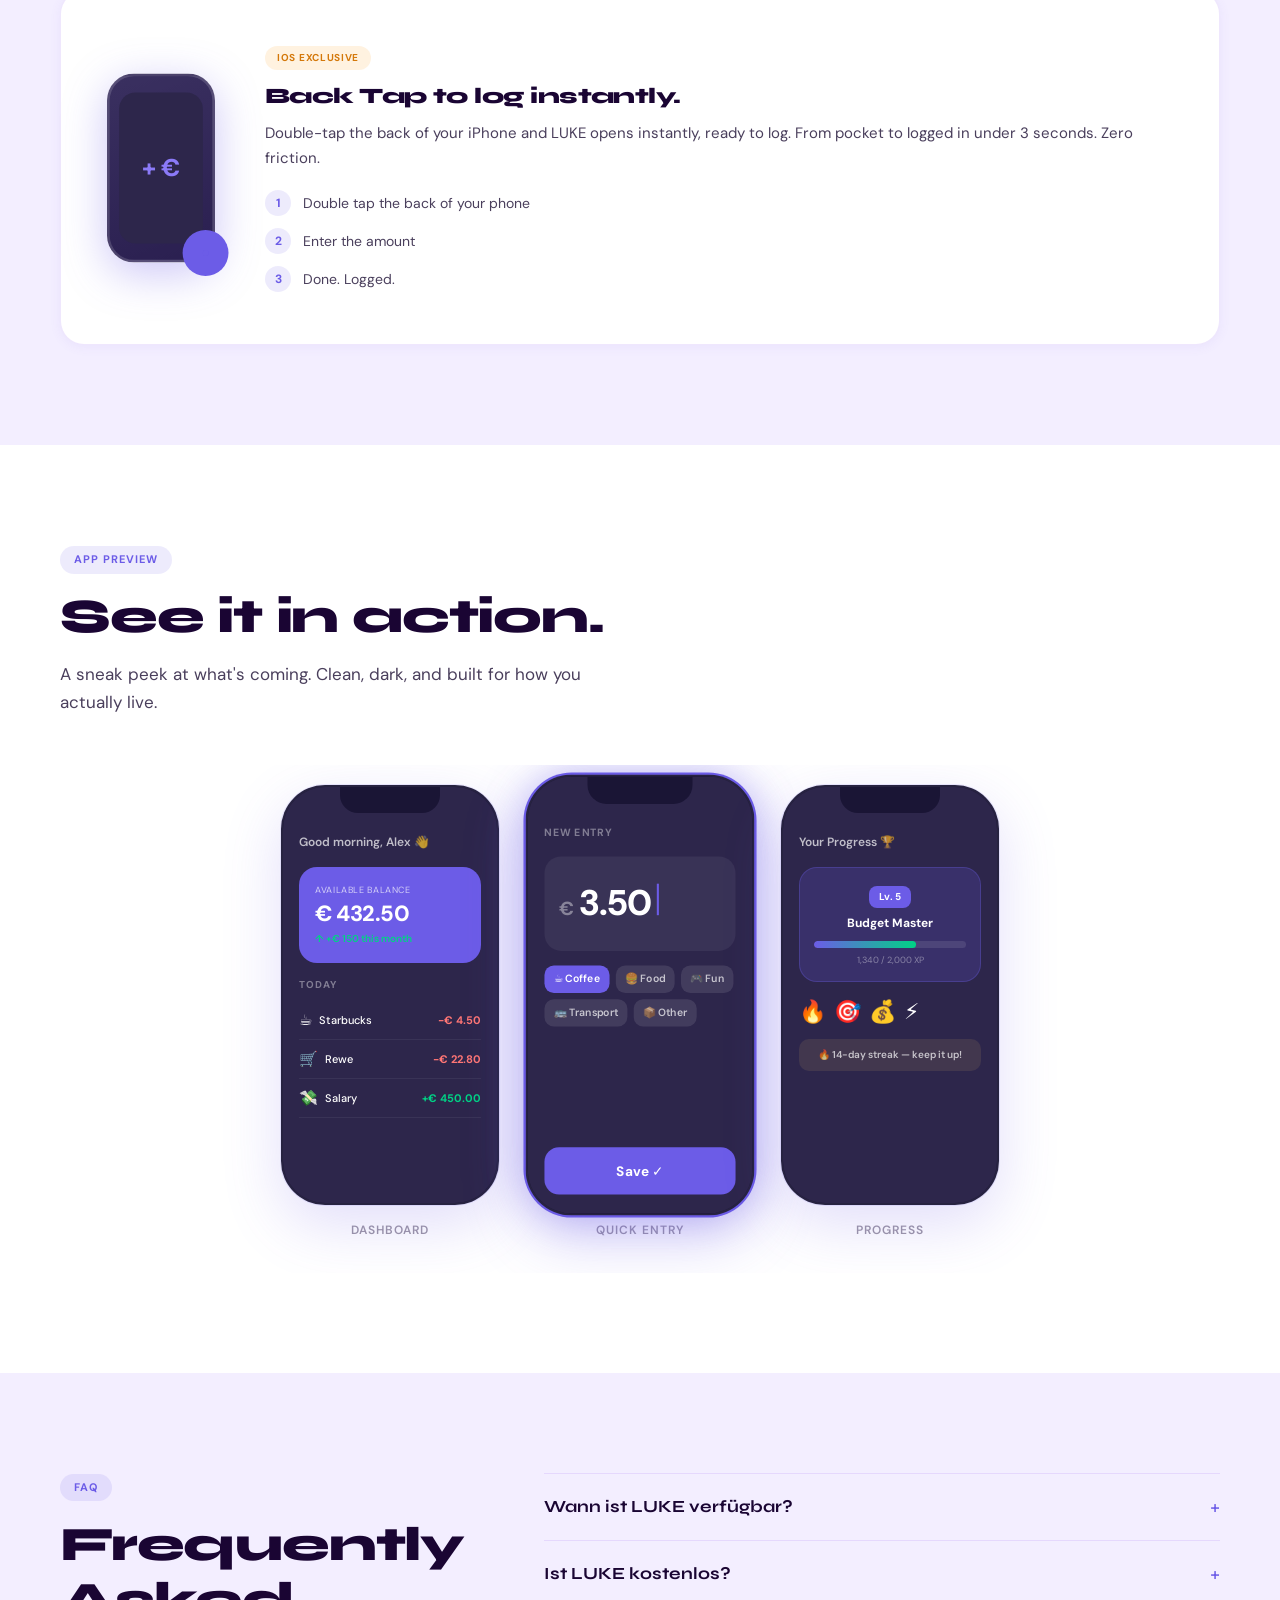
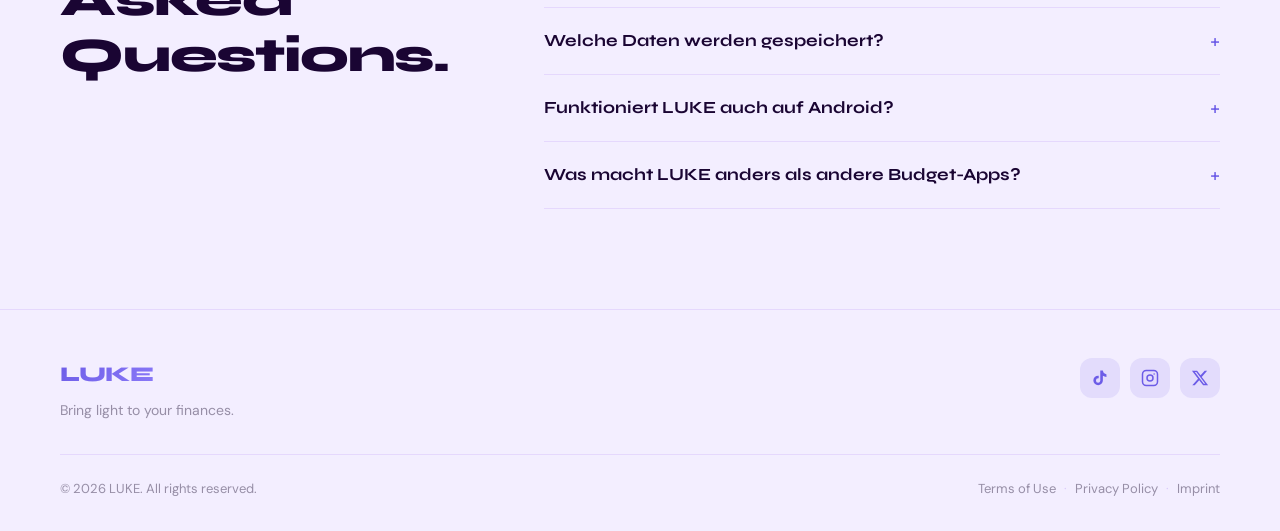
==== commit 764f8894: "Fix counter data-target" ====
--- a/index.html
+++ b/index.html
@@ -153,7 +153,7 @@
         <p class="form-disclaimer">No spam. Unsubscribe anytime. 🔒</p>
       </form>
       <div class="social-proof fade-up">
-        <p><strong class="counter" data-target="247">0</strong>+ already on the list</p>
+        <p><strong class="counter" data-target="0">0</strong>+ already on the list</p>
       </div>
     </div>
 
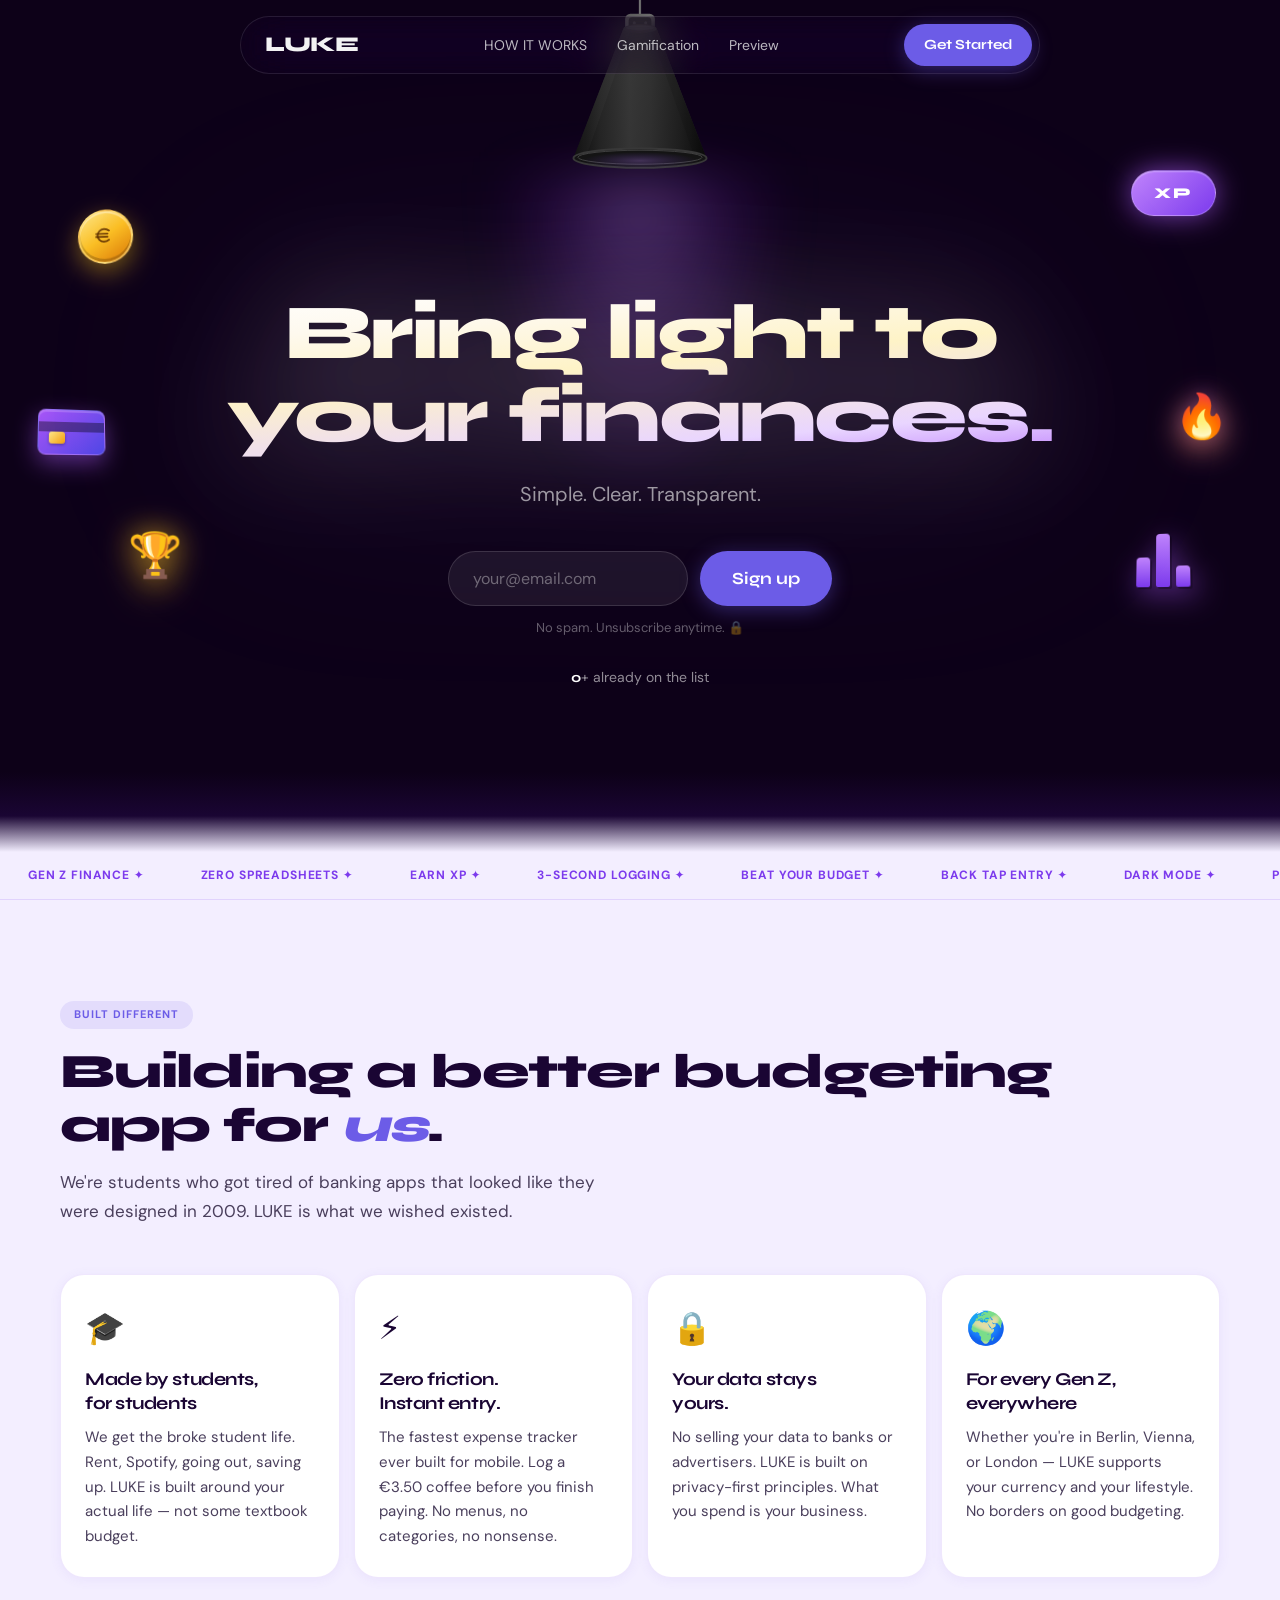
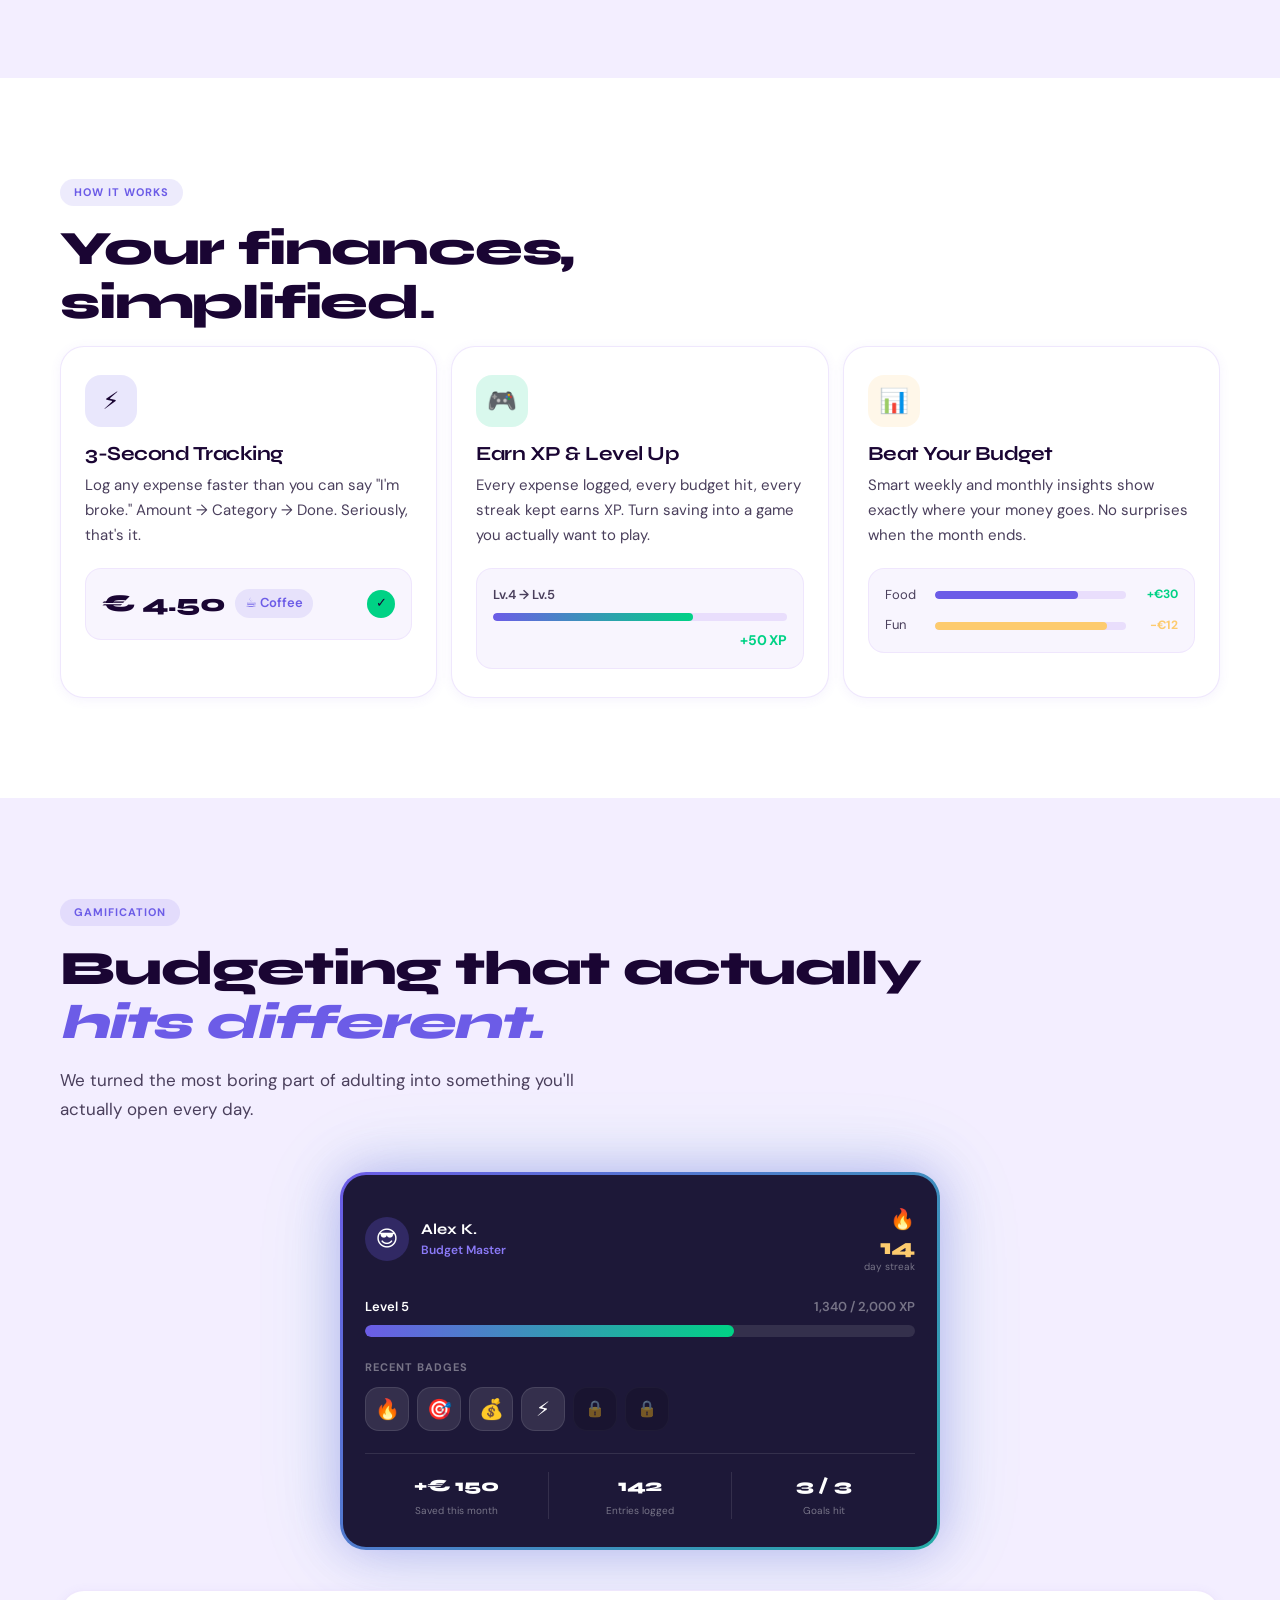
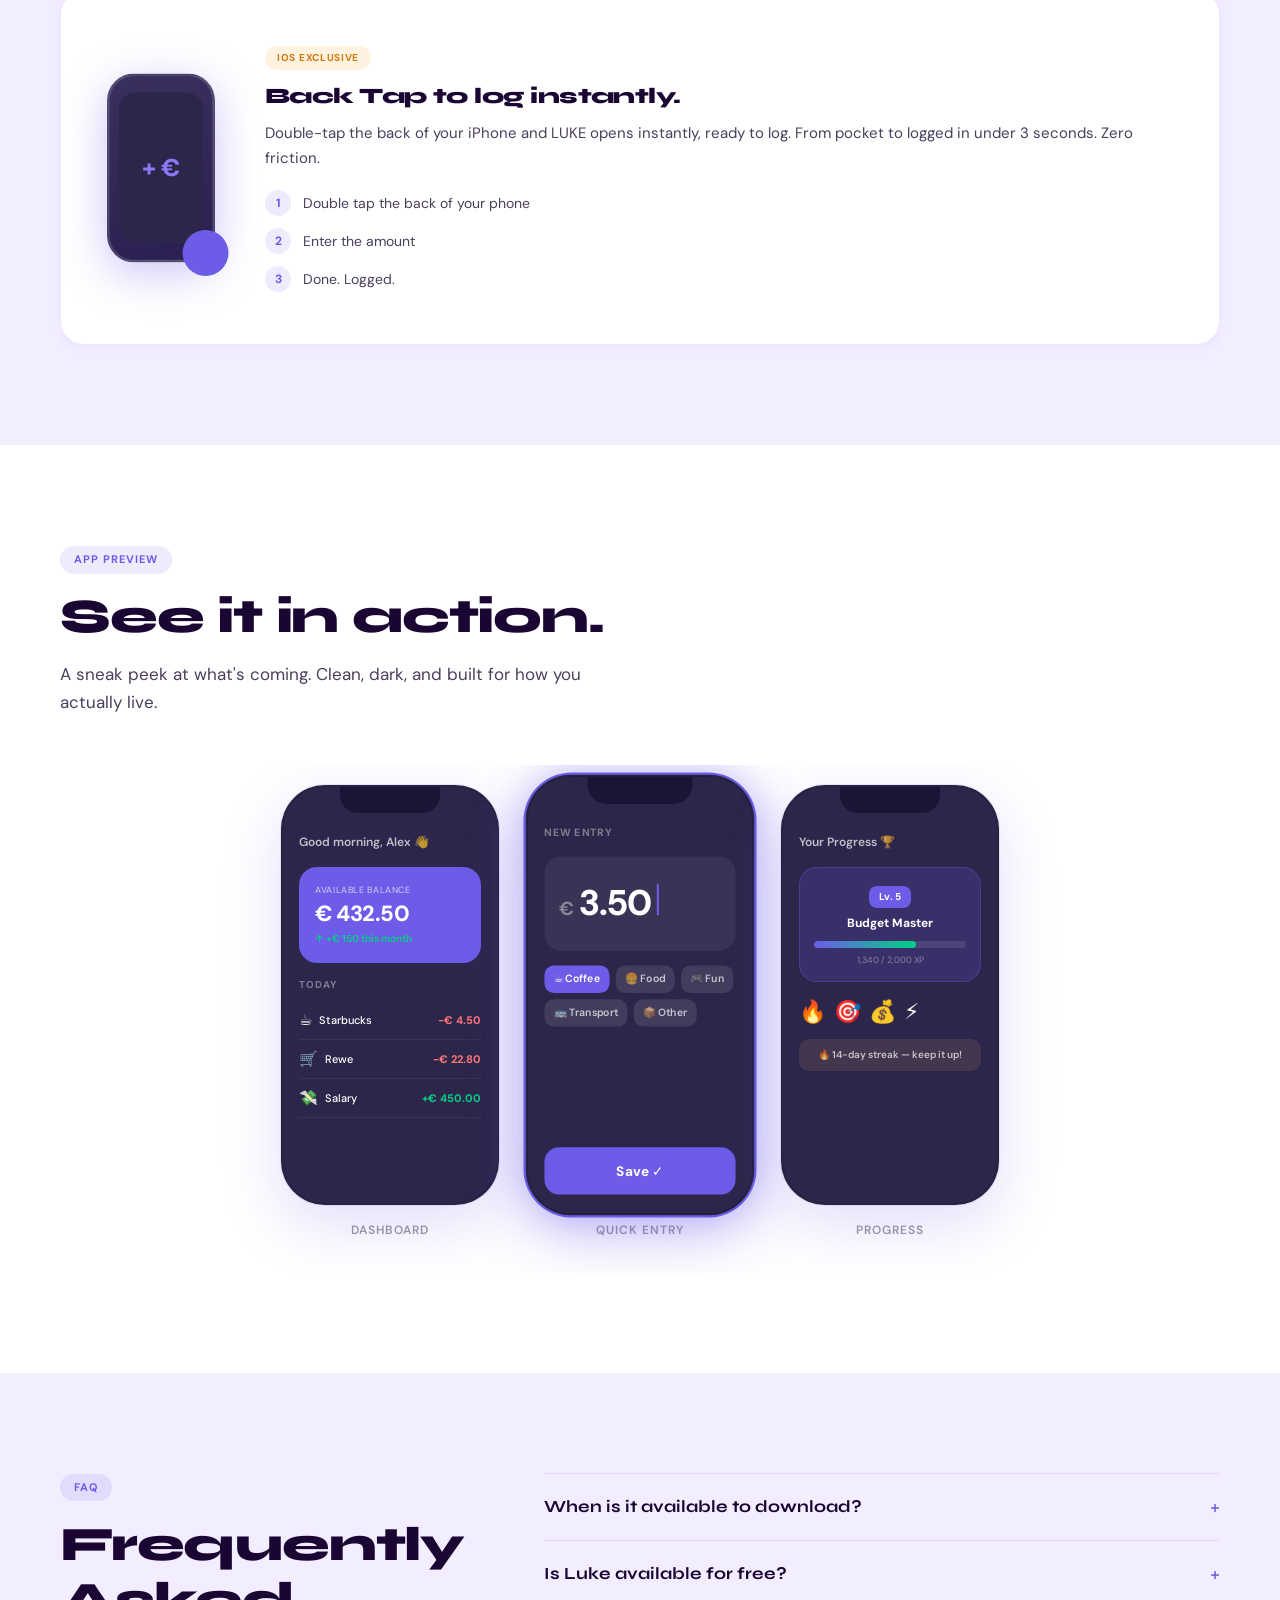
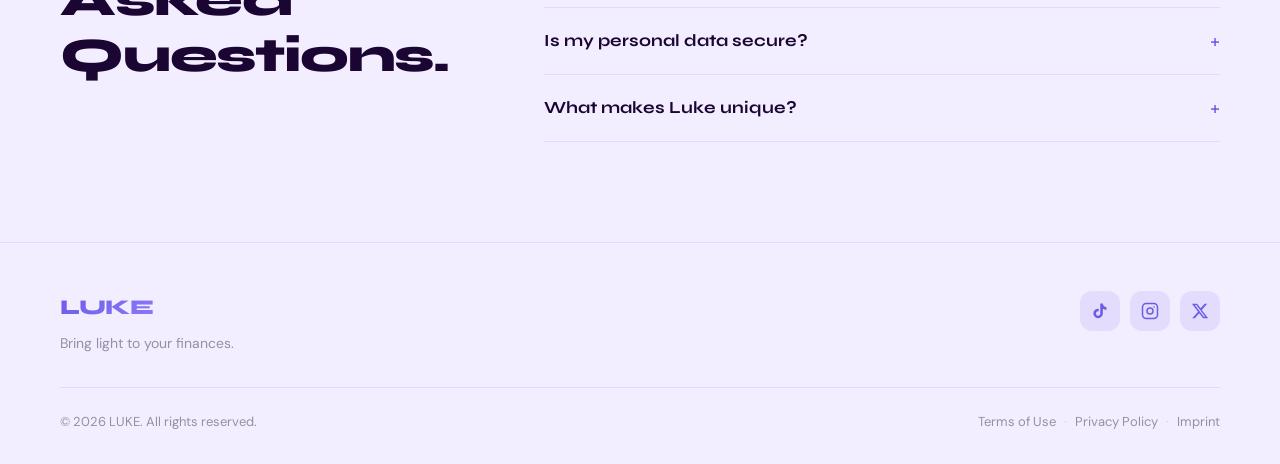
==== commit 5217ae3a: "Add Legal Texts" ====
--- a/index.html
+++ b/index.html
@@ -148,7 +148,7 @@
       <form class="waitlist-form fade-up" id="hero-form" novalidate>
         <div class="form-row">
           <input type="email" class="form-input" placeholder="your@email.com" required autocomplete="email" />
-          <button type="submit" class="btn btn-primary">Get Early Access</button>
+          <button type="submit" class="btn btn-primary">Sign up</button>
         </div>
         <p class="form-disclaimer">No spam. Unsubscribe anytime. 🔒</p>
       </form>
@@ -168,9 +168,9 @@
       <span>Gen Z Finance ✦</span><span>Zero Spreadsheets ✦</span><span>Earn XP ✦</span>
       <span>3-Second Logging ✦</span><span>Beat Your Budget ✦</span><span>Back Tap Entry ✦</span>
       <span>Dark Mode ✦</span><span>Privacy First ✦</span>
-      <span>Gen Z Finance ✦</span><span>Zero Spreadsheets ✦</span><span>Earn XP ✦</span>
+      <span>Connect Banking soon ✦</span><span>Zero Spreadsheets ✦</span><span>Earn XP ✦</span>
       <span>3-Second Logging ✦</span><span>Beat Your Budget ✦</span><span>Back Tap Entry ✦</span>
-      <span>Dark Mode ✦</span><span>Privacy First ✦</span>
+      <span>Connect Banking soon ✦</span><span>Privacy First ✦</span>
     </div>
   </div>
 
@@ -469,51 +469,41 @@
 
         <div class="faq-item">
           <button class="faq-q" aria-expanded="false">
-            Wann ist LUKE verfügbar?
+            When is it available to download?
             <span class="faq-icon">+</span>
           </button>
           <div class="faq-a">
-            <p>Wir arbeiten mit Hochdruck daran, LUKE so bald wie möglich zu launchen. Alle, die sich auf der Warteliste eintragen, werden als erste benachrichtigt und erhalten exklusive Early-Access-Vorteile sowie Bonus-XP zum Start.</p>
+            <p>We are only little time away from launching Luke - be the first to know with signing up on our Waitlist.</p>
           </div>
         </div>
 
         <div class="faq-item">
           <button class="faq-q" aria-expanded="false">
-            Ist LUKE kostenlos?
+            Is Luke available for free?
             <span class="faq-icon">+</span>
           </button>
           <div class="faq-a">
-            <p>Ja – LUKE startet mit einer kostenlosen Version. Wir glauben, dass grundlegendes Budgeting für alle zugänglich sein sollte, unabhängig vom Geldbeutel. Premium-Features werden optional angeboten.</p>
+            <p>Your subscription supports our ongoing development of Luke, helping us continue und improve with features you'll love.</p>
           </div>
         </div>
 
         <div class="faq-item">
           <button class="faq-q" aria-expanded="false">
-            Welche Daten werden gespeichert?
+            Is my personal data secure?
             <span class="faq-icon">+</span>
           </button>
           <div class="faq-a">
-            <p>Für die Warteliste speichern wir nur deine E-Mail-Adresse. In der App selbst bleiben deine Finanzdaten auf deinem Gerät – wir verkaufen keine Daten und teilen sie nicht mit Dritten. Privacy first, immer.</p>
+            <p>Absolutely! We respect your privacy and are against sharing or selling your data with third-parties.</p>
           </div>
         </div>
 
         <div class="faq-item">
           <button class="faq-q" aria-expanded="false">
-            Funktioniert LUKE auch auf Android?
+            What makes Luke unique?
             <span class="faq-icon">+</span>
           </button>
           <div class="faq-a">
-            <p>LUKE erscheint zunächst für iOS, da Features wie Back Tap tief ins Apple-Ökosystem integriert sind. Eine Android-Version ist bereits in Planung. Wer auf der Warteliste ist, erfährt es zuerst.</p>
-          </div>
-        </div>
-
-        <div class="faq-item">
-          <button class="faq-q" aria-expanded="false">
-            Was macht LUKE anders als andere Budget-Apps?
-            <span class="faq-icon">+</span>
-          </button>
-          <div class="faq-a">
-            <p>LUKE ist von Studenten für Studenten gebaut – kein überladenes Interface, keine Spreadsheets, kein Boomer-Design. Einfach Betrag eingeben, fertig. Dazu ein Gamification-System, das dich motiviert dranzubleiben, anstatt nach einer Woche aufzugeben.</p>
+            <p>Luke is made within the Gen Z – no overcomplicated Spreadsheets, no Boomer-Design and a striving team to make finances simple for us.</p>
           </div>
         </div>
 
@@ -555,8 +545,8 @@
     </div>
   </footer>
 
-  <!-- ========== LEGAL MODALS ========== -->
-
+ <!-- ========== LEGAL MODALS ========== -->
+ 
   <!-- Terms -->
   <div class="modal" id="modal-terms" role="dialog" aria-modal="true" aria-labelledby="modal-terms-title">
     <div class="modal-backdrop"></div>
@@ -564,13 +554,43 @@
       <div class="modal-drag"></div>
       <button class="modal-close" aria-label="Close">✕</button>
       <h2 id="modal-terms-title">Terms of Use</h2>
-      <p class="modal-placeholder">📋 Placeholder — full Terms of Use will be published before launch.</p>
-      <p>By joining the LUKE waitlist, you agree to receive product updates and launch notifications. You can unsubscribe at any time.</p>
-      <p>LUKE reserves the right to update these terms. Continued use of the service constitutes acceptance of the updated terms.</p>
-      <p style="font-size:13px;color:var(--w40);">Last updated: 2025</p>
+      <p style="font-size:13px;color:var(--w40);">Last updated: March 2026</p>
+ 
+      <h4>1. Provider</h4>
+      <p>Deni Yunusov<br>Email: contact@thelukeapp.com<br>VAT ID: ATU82905769</p>
+ 
+      <h4>2. Description of Service</h4>
+      <p>LUKE is a mobile budgeting and expense tracking app for iOS and Android. The app allows users to manually log expenses, manage budgets, and engage with gamification features (XP, streaks, badges).</p>
+ 
+      <h4>3. Account & Registration</h4>
+      <p>Using the app requires registration with a valid email address. You are responsible for keeping your login credentials confidential. The app may not be used for illegal purposes.</p>
+ 
+      <h4>4. Subscription & Pricing</h4>
+      <p>LUKE is offered as a monthly subscription at EUR 2.99/month (incl. VAT). The subscription renews automatically unless cancelled before the end of the current billing period. You may cancel at any time, effective at the end of the current billing cycle. Payments are processed via Stripe.</p>
+ 
+      <h4>5. Right of Withdrawal</h4>
+      <p>As a consumer, you have a 14-day right of withdrawal. The right of withdrawal expires for digital content once execution of the contract has begun and you have expressly consented to this. For withdrawal requests: contact@thelukeapp.com</p>
+ 
+      <h4>6. Availability</h4>
+      <p>We aim for high availability of the app but do not guarantee uninterrupted operation. Scheduled maintenance will be announced where possible.</p>
+ 
+      <h4>7. Disclaimer</h4>
+      <p>LUKE is a personal finance management tool and does not constitute financial, tax, or investment advice. The accuracy of data entered is the user's responsibility. We accept no liability for financial decisions made based on data within the app.</p>
+ 
+      <h4>8. Intellectual Property</h4>
+      <p>All content of the app and website (design, code, text, logos) is the property of Deni Yunusov and protected by copyright. Reproduction without express permission is prohibited.</p>
+ 
+      <h4>9. Governing Law & Jurisdiction</h4>
+      <p>These terms are governed by Austrian law, excluding the UN Convention on Contracts for the International Sale of Goods. For consumers, the law of their country of residence applies where required by mandatory consumer protection provisions. For business users, the place of jurisdiction is Vienna, Austria.</p>
+ 
+      <h4>10. Dispute Resolution</h4>
+      <p>We are not obligated or willing to participate in dispute resolution proceedings before a consumer arbitration board. The European Commission provides an online dispute resolution platform: ec.europa.eu/consumers/odr</p>
+ 
+      <h4>11. Changes</h4>
+      <p>We reserve the right to amend these Terms of Use. Users will be notified of material changes by email.</p>
     </div>
   </div>
-
+ 
   <!-- Privacy -->
   <div class="modal" id="modal-privacy" role="dialog" aria-modal="true" aria-labelledby="modal-privacy-title">
     <div class="modal-backdrop"></div>
@@ -578,14 +598,41 @@
       <div class="modal-drag"></div>
       <button class="modal-close" aria-label="Close">✕</button>
       <h2 id="modal-privacy-title">Privacy Policy</h2>
-      <p class="modal-placeholder">🔒 Placeholder — full Privacy Policy will be published before launch.</p>
-      <p><strong>What we collect:</strong> Only your email address, used exclusively for waitlist communications.</p>
-      <p><strong>What we never do:</strong> We do not sell, rent, or share your personal data with third parties or advertisers.</p>
-      <p><strong>Your rights:</strong> You may request deletion of your data at any time by contacting us at hello@lukeapp.io.</p>
-      <p style="font-size:13px;color:var(--w40);">Last updated: 2025</p>
+      <p style="font-size:13px;color:var(--w40);">Last updated: March 2026</p>
+ 
+      <h4>1. Controller</h4>
+      <p>Deni Yunusov<br>Email: contact@thelukeapp.com<br>VAT ID: ATU82905769</p>
+ 
+      <h4>2. Data We Collect & Why</h4>
+      <p><strong>Waitlist (Website):</strong> We collect your email address when you sign up for our waitlist. Legal basis: Art. 6(1)(a) GDPR (consent). You may withdraw your consent at any time by contacting us.</p>
+      <p><strong>App usage:</strong> Once launched, we collect the following data to provide our service:</p>
+      <p>– Email address and authentication data (via Supabase)<br>
+      – Financial data you enter (expenses, budgets) – transmitted and stored in encrypted form only<br>
+      – Device data and usage behavior (via PostHog) to improve the app<br>
+      – Payment data is processed exclusively by Stripe – we do not have access to your full payment details</p>
+ 
+      <h4>3. Third-Party Processors</h4>
+      <p><strong>Brevo (Sendinblue SAS):</strong> Email marketing and waitlist management. Servers: EU.<br>
+      <strong>Supabase Inc.:</strong> Database and authentication.<br>
+      <strong>Vercel Inc.:</strong> Website hosting.<br>
+      <strong>PostHog Inc.:</strong> Product analytics.<br>
+      <strong>Stripe Inc.:</strong> Payment processing.</p>
+ 
+      <h4>4. Retention</h4>
+      <p>Waitlist data is retained until withdrawal of consent or 6 months after app launch. App data is retained for the duration of your active account and deleted within 30 days of account deletion.</p>
+ 
+      <h4>5. Your Rights (GDPR)</h4>
+      <p>You have the right to access, rectification, erasure, restriction, data portability, and objection. Contact us at: contact@thelukeapp.com<br>
+      You also have the right to lodge a complaint with the Austrian Data Protection Authority: dsb.gv.at</p>
+ 
+      <h4>6. Cookies</h4>
+      <p>This website does not use tracking cookies. Only technically necessary session data is used.</p>
+ 
+      <h4>7. Changes</h4>
+      <p>We reserve the right to update this Privacy Policy as needed. The current version is always available on this website.</p>
     </div>
   </div>
-
+ 
   <!-- Imprint -->
   <div class="modal" id="modal-imprint" role="dialog" aria-modal="true" aria-labelledby="modal-imprint-title">
     <div class="modal-backdrop"></div>
@@ -593,13 +640,17 @@
       <div class="modal-drag"></div>
       <button class="modal-close" aria-label="Close">✕</button>
       <h2 id="modal-imprint-title">Imprint</h2>
-      <p class="modal-placeholder">📄 Placeholder — complete Imprint (Impressum) will be added before launch.</p>
-      <p><strong>Responsible for content:</strong><br>[Your Full Name]<br>[Street Address]<br>[ZIP Code, City]<br>[Country]</p>
-      <p><strong>Contact:</strong><br>Email: hello@lukeapp.io</p>
-      <p style="font-size:13px;color:var(--w40);">Required per § 5 TMG (Germany) or equivalent local law.</p>
+      <p><strong>Responsible for content:</strong><br>
+      Deni Yunusov<br>
+      Brünner Straße 106/53<br>
+      1210 Vienna, Austria</p>
+      <p><strong>Contact:</strong><br>Email: contact@thelukeapp.com</p>
+      <p><strong>VAT ID:</strong> ATU82905769</p>
+      <p><strong>Regulatory authority:</strong> Wirtschaftskammer Wien</p>
+      <p style="font-size:13px;color:var(--w40);">Required per § 5 ECG (Austria)</p>
     </div>
   </div>
-
+ 
   <!-- Success Toast -->
   <div class="toast" id="toast" role="status" aria-live="polite">
     <span>🎉 You're on the list! We'll be in touch.</span>
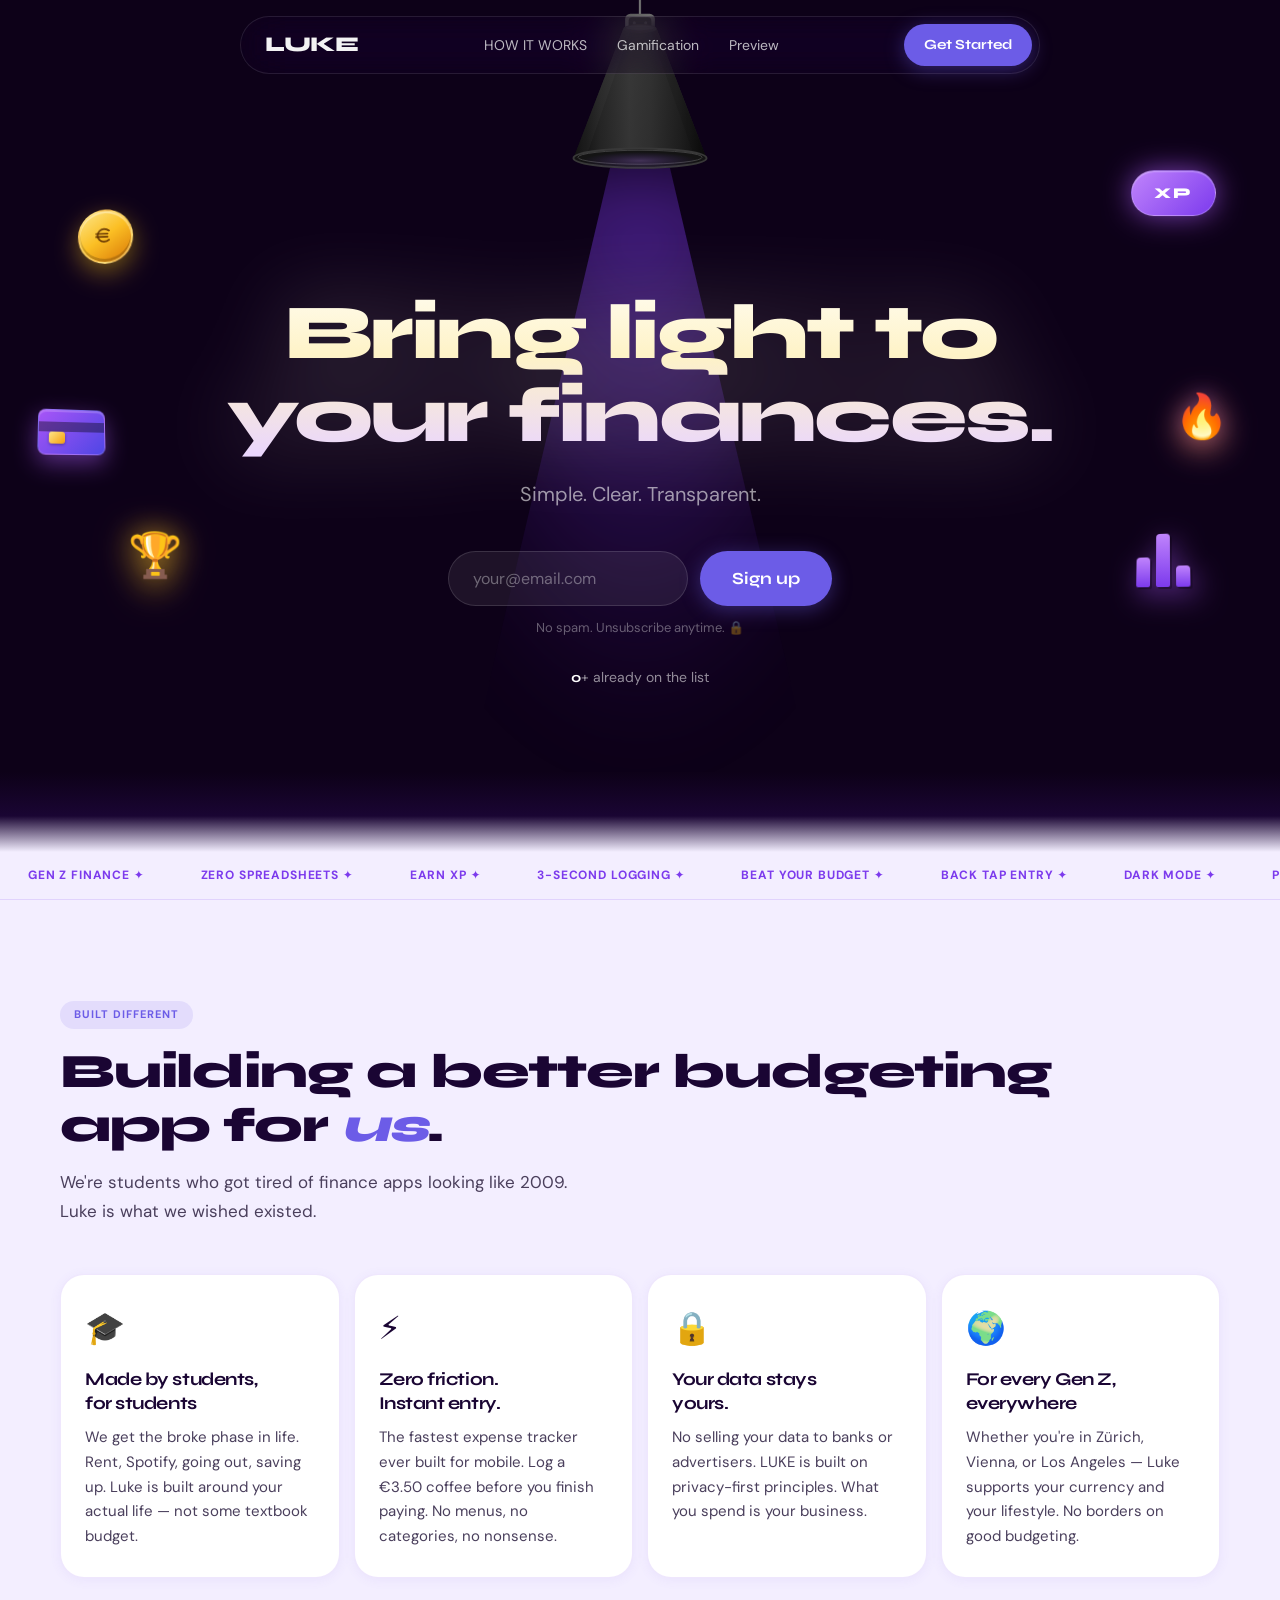
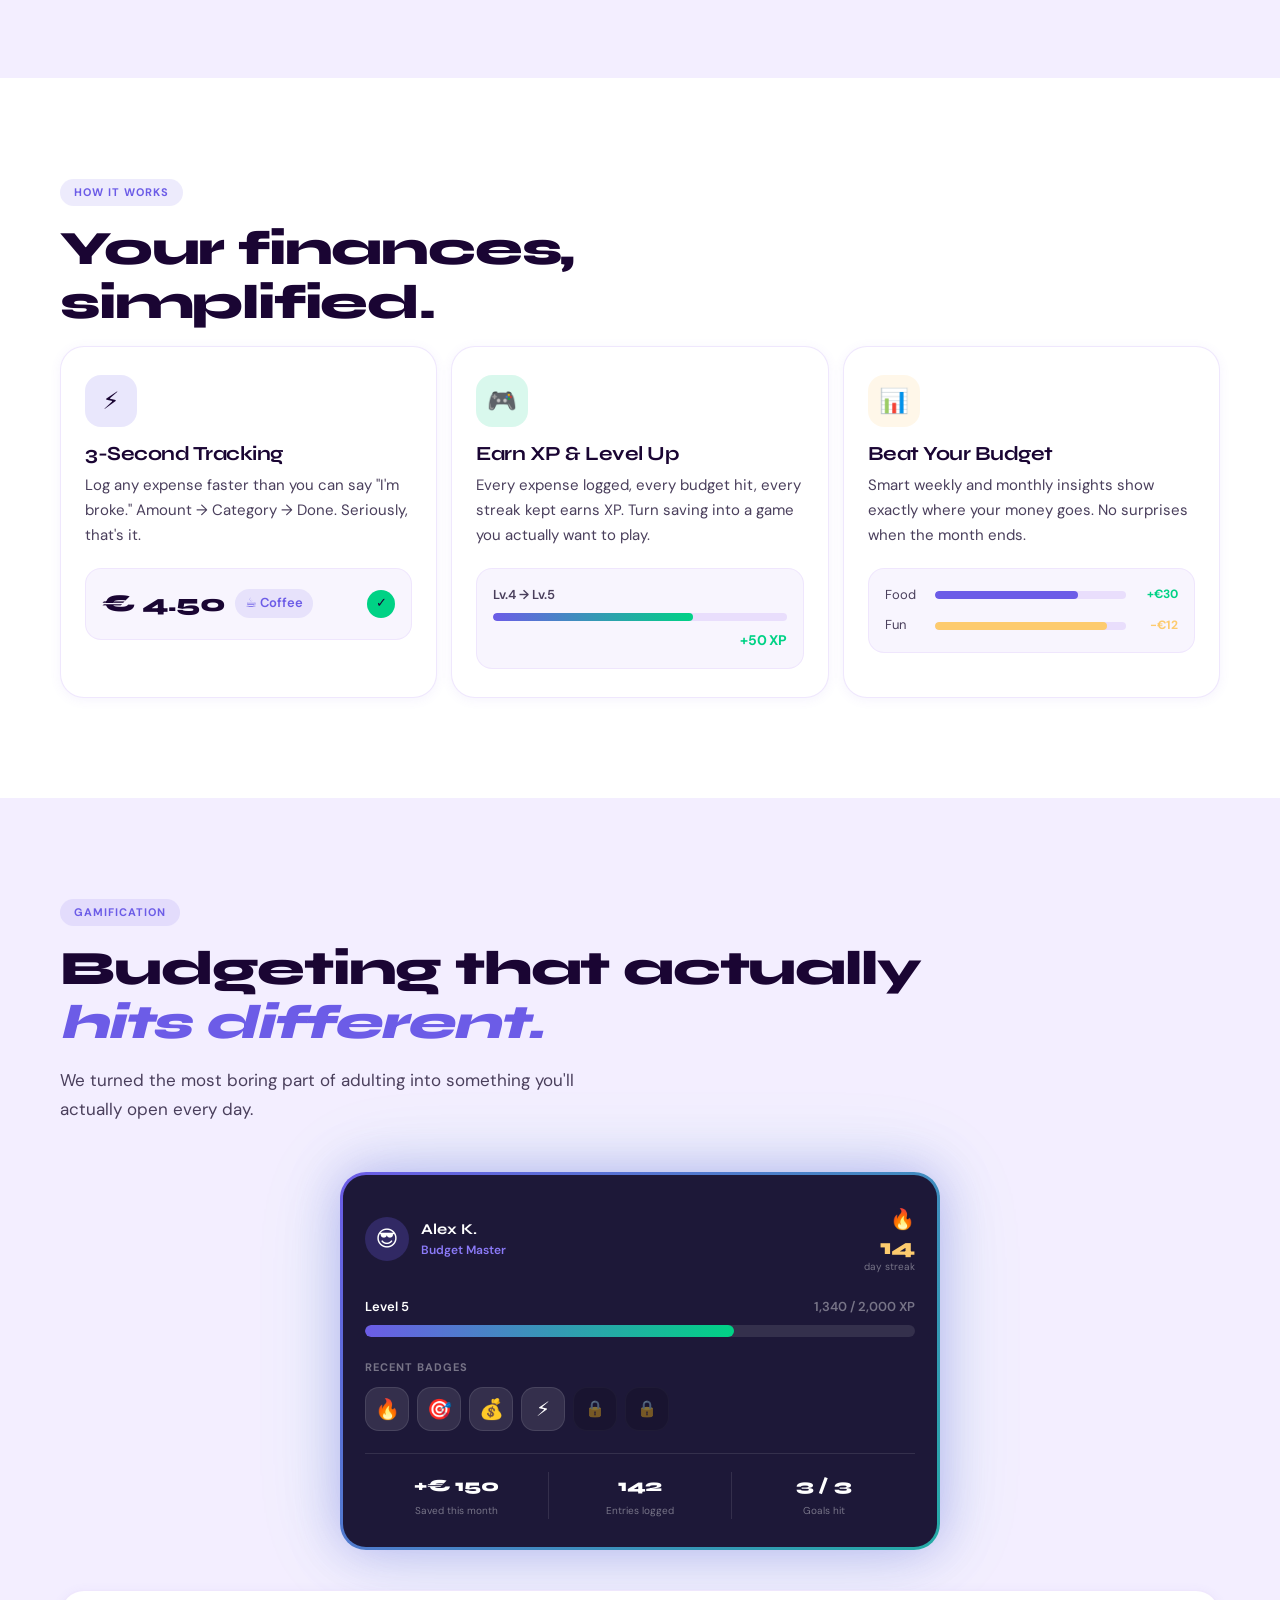
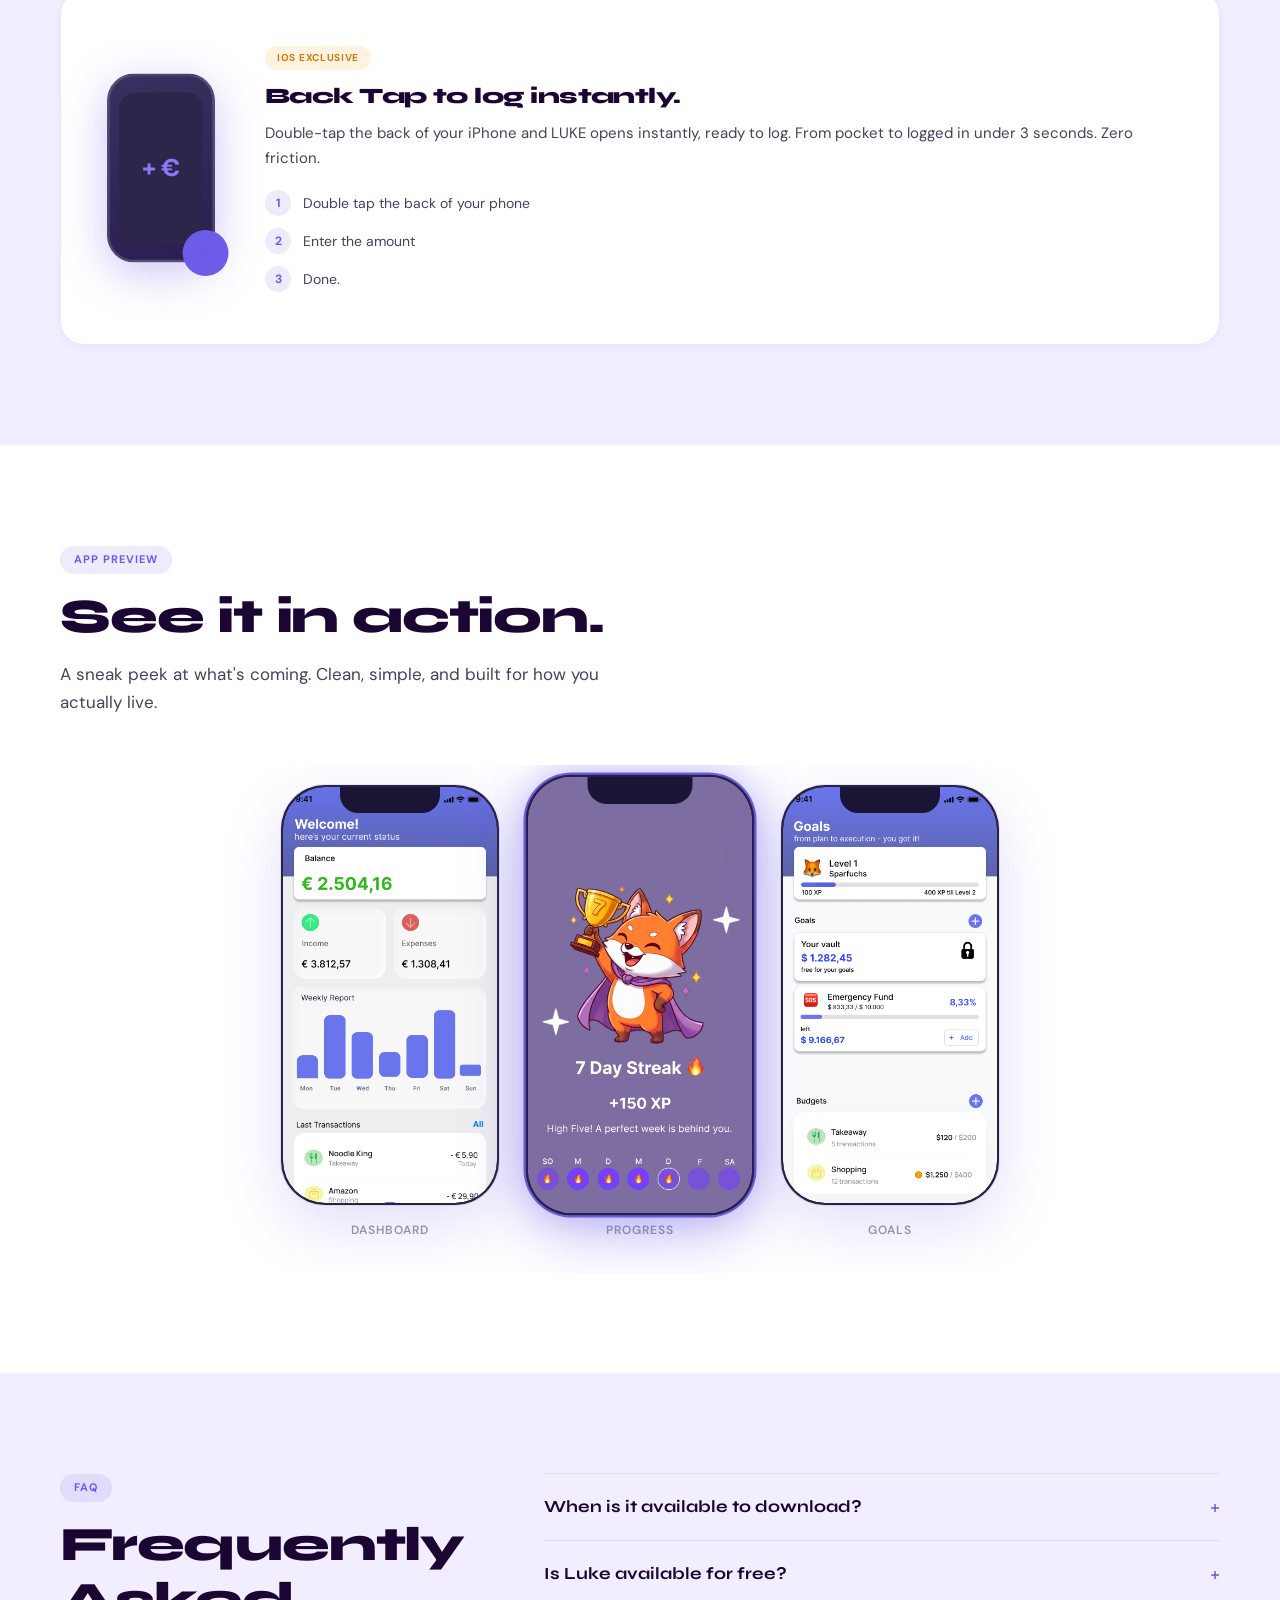
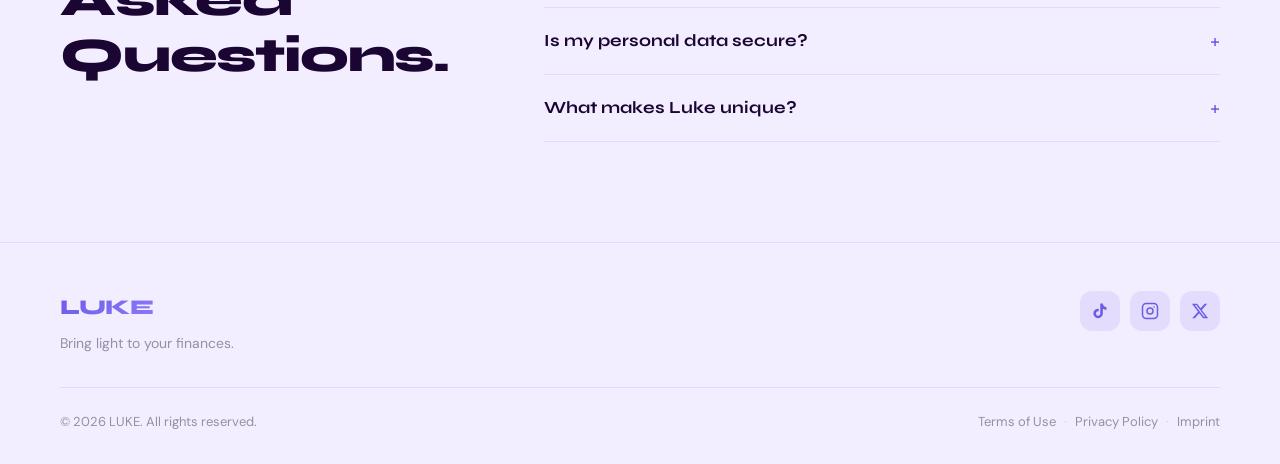
==== commit 624d4168: "add mockups" ====
--- a/index.html
+++ b/index.html
@@ -179,12 +179,12 @@
     <div class="container">
       <span class="section-tag fade-up">Built different</span>
       <h2 class="section-title fade-up">Building a better budgeting<br>app for <em>us</em>.</h2>
-      <p class="section-sub fade-up">We're students who got tired of banking apps that looked like they were designed in 2009. LUKE is what we wished existed.</p>
+      <p class="section-sub fade-up">We're students who got tired of finance apps looking like 2009. Luke is what we wished existed.</p>
       <div class="trust-grid">
         <div class="trust-card fade-up">
           <div class="trust-icon">🎓</div>
           <h3>Made by students,<br>for students</h3>
-          <p>We get the broke student life. Rent, Spotify, going out, saving up. LUKE is built around your actual life — not some textbook budget.</p>
+          <p>We get the broke phase in life. Rent, Spotify, going out, saving up. Luke is built around your actual life — not some textbook budget.</p>
         </div>
         <div class="trust-card fade-up">
           <div class="trust-icon">⚡</div>
@@ -199,7 +199,7 @@
         <div class="trust-card fade-up">
           <div class="trust-icon">🌍</div>
           <h3>For every Gen Z,<br>everywhere</h3>
-          <p>Whether you're in Berlin, Vienna, or London — LUKE supports your currency and your lifestyle. No borders on good budgeting.</p>
+          <p>Whether you're in Zürich, Vienna, or Los Angeles — Luke supports your currency and your lifestyle. No borders on good budgeting.</p>
         </div>
       </div>
     </div>
@@ -349,7 +349,7 @@
             <div class="backtap-steps">
               <div class="step"><span class="step-num">1</span><span>Double tap the back of your phone</span></div>
               <div class="step"><span class="step-num">2</span><span>Enter the amount</span></div>
-              <div class="step"><span class="step-num">3</span><span>Done. Logged.</span></div>
+              <div class="step"><span class="step-num">3</span><span>Done.</span></div>
             </div>
           </div>
         </div>
@@ -357,105 +357,42 @@
     </div>
   </section>
 
-  <!-- ========== APP MOCKUPS ========== -->
+<!-- ========== APP MOCKUPS ========== -->
   <section class="section mockups-section" id="preview">
     <div class="container">
       <span class="section-tag fade-up">App Preview</span>
       <h2 class="section-title fade-up">See it in action.</h2>
-      <p class="section-sub fade-up">A sneak peek at what's coming. Clean, dark, and built for how you actually live.</p>
+      <p class="section-sub fade-up">A sneak peek at what's coming. Clean, simple, and built for how you actually live.</p>
     </div>
     <div class="mockups-scroll">
 
-      <!-- Phone 1: Dashboard -->
       <div class="phone-mockup fade-up">
         <div class="phone-frame">
           <div class="phone-notch"></div>
-          <div class="phone-screen">
-            <div class="screen-content">
-              <p class="screen-greeting">Good morning, Alex 👋</p>
-              <div class="screen-balance-card">
-                <p class="screen-balance-label">Available Balance</p>
-                <p class="screen-balance-val">€ 432.50</p>
-                <p class="screen-balance-change emerald">↑ +€ 150 this month</p>
-              </div>
-              <div class="screen-transactions">
-                <p class="screen-sec-title">Today</p>
-                <div class="screen-txn">
-                  <span class="txn-cat">☕</span>
-                  <span class="txn-name">Starbucks</span>
-                  <span class="txn-amt" style="color:#ff7675;">−€ 4.50</span>
-                </div>
-                <div class="screen-txn">
-                  <span class="txn-cat">🛒</span>
-                  <span class="txn-name">Rewe</span>
-                  <span class="txn-amt" style="color:#ff7675;">−€ 22.80</span>
-                </div>
-                <div class="screen-txn">
-                  <span class="txn-cat">💸</span>
-                  <span class="txn-name">Salary</span>
-                  <span class="txn-amt emerald">+€ 450.00</span>
-                </div>
-              </div>
-            </div>
-          </div>
+          <img src="images/screen-dashboard.png" alt="LUKE Dashboard" />
         </div>
         <p class="mockup-label">Dashboard</p>
       </div>
 
-      <!-- Phone 2: Quick Entry (center / hero mockup) -->
       <div class="phone-mockup center-mockup fade-up">
         <div class="phone-frame">
           <div class="phone-notch"></div>
-          <div class="phone-screen">
-            <div class="screen-content">
-              <p class="screen-sec-title" style="margin-bottom:14px;">New Entry</p>
-              <div class="screen-amount-input">
-                <span class="screen-currency">€</span>
-                <span class="screen-amount-val">3.50</span>
-                <span class="screen-cursor"></span>
-              </div>
-              <div class="screen-cats">
-                <div class="screen-cat active-cat">☕ Coffee</div>
-                <div class="screen-cat">🍔 Food</div>
-                <div class="screen-cat">🎮 Fun</div>
-                <div class="screen-cat">🚌 Transport</div>
-                <div class="screen-cat">📦 Other</div>
-              </div>
-              <button class="screen-save-btn">Save ✓</button>
-            </div>
-          </div>
-        </div>
-        <p class="mockup-label">Quick Entry</p>
-      </div>
-
-      <!-- Phone 3: Progress / XP -->
+          <img src="images/screen-progress1.png" alt="LUKE Progress" />
+        </div>
+        <p class="mockup-label">Progress</p>
+      </div>
+
       <div class="phone-mockup fade-up">
         <div class="phone-frame">
           <div class="phone-notch"></div>
-          <div class="phone-screen">
-            <div class="screen-content">
-              <p class="screen-greeting">Your Progress 🏆</p>
-              <div class="screen-level-card">
-                <div class="level-badge">Lv. 5</div>
-                <p class="level-title">Budget Master</p>
-                <div class="screen-xp-bar">
-                  <div class="screen-xp-fill" style="width:67%;"></div>
-                </div>
-                <p class="level-xp-text">1,340 / 2,000 XP</p>
-              </div>
-              <div class="screen-badges-mini">
-                <span>🔥</span><span>🎯</span><span>💰</span><span>⚡</span>
-              </div>
-              <p class="screen-streak">🔥 14-day streak — keep it up!</p>
-            </div>
-          </div>
-        </div>
-        <p class="mockup-label">Progress</p>
+          <img src="images/screen-goals.png" alt="LUKE Goals" />
+        </div>
+        <p class="mockup-label">Goals</p>
       </div>
 
     </div>
   </section>
-
+  
   <!-- ========== FAQ ========== -->
   <section class="section faq-section" id="faq">
     <div class="container faq-layout">
--- a/style.css
+++ b/style.css
@@ -1,7 +1,7 @@
 /* ============================================================
    LUKE – Brand Stylesheet  |  Mobile-First  |  Light Mode
    ============================================================ */
-
+ 
 /* ---------- CSS Variables ---------- */
 :root {
   --purple:         #6c5ce7;
@@ -26,7 +26,7 @@
   --r-pill:         100px;
   --transition:     all 0.3s cubic-bezier(0.4, 0, 0.2, 1);
 }
-
+ 
 /* ---------- Reset ---------- */
 *, *::before, *::after { box-sizing: border-box; margin: 0; padding: 0; }
 html { scroll-behavior: auto; -webkit-text-size-adjust: 100%; }
@@ -41,7 +41,7 @@
 }
 img, svg { display: block; max-width: 100%; }
 a { color: inherit; text-decoration: none; }
-
+ 
 /* ---------- Typography ---------- */
 h1, h2, h3 {
   font-family: var(--font-head);
@@ -50,11 +50,11 @@
 }
 em { font-style: italic; color: var(--purple); }
 .emerald { color: var(--emerald); }
-
+ 
 /* ---------- Layout ---------- */
 .container { width: 100%; max-width: 1200px; margin: 0 auto; padding: 0 20px; }
 .section { padding: 80px 0; }
-
+ 
 /* ---------- Buttons ---------- */
 .btn {
   display: inline-flex; align-items: center; justify-content: center;
@@ -71,7 +71,7 @@
 .btn-primary:hover { background: var(--purple-light); transform: translateY(-1px); box-shadow: 0 8px 30px var(--purple-glow); }
 .btn-primary:active { transform: translateY(0); }
 .btn-sm { padding: 10px 20px; font-size: 14px; }
-
+ 
 /* ---------- Badge ---------- */
 .badge {
   display: inline-block;
@@ -81,7 +81,7 @@
   letter-spacing: 0.02em; margin-bottom: 20px;
   font-family: var(--font);
 }
-
+ 
 /* ---------- Section Tags ---------- */
 .section-tag {
   display: inline-block;
@@ -96,7 +96,7 @@
   font-size: 17px; color: var(--w70); max-width: 540px;
   line-height: 1.7; margin-bottom: 48px;
 }
-
+ 
 /* ---------- Scroll-reveal ---------- */
 .fade-up { opacity: 0; transform: translateY(28px); transition: opacity 0.65s ease, transform 0.65s ease; }
 .fade-up.visible { opacity: 1; transform: translateY(0); }
@@ -104,7 +104,7 @@
 .fade-up:nth-child(3) { transition-delay: 0.16s; }
 .fade-up:nth-child(4) { transition-delay: 0.24s; }
 .fade-up:nth-child(5) { transition-delay: 0.32s; }
-
+ 
 /* ============================================================
    NAV — Pill / Rounded glass with scroll-aware light mode
    ============================================================ */
@@ -149,7 +149,7 @@
   background: linear-gradient(135deg, var(--purple) 0%, var(--purple-light) 100%);
   -webkit-background-clip: text; -webkit-text-fill-color: transparent; background-clip: text;
 }
-
+ 
 /* Nav links (hidden on mobile, shown tablet+) */
 .nav-links { display: none; align-items: center; gap: 2px; }
 .nav-link {
@@ -163,7 +163,7 @@
 @media (min-width: 768px) {
   .nav-links { display: flex; }
 }
-
+ 
 /* ============================================================
    HERO — Dark / Hanging Lamp
    ============================================================ */
@@ -178,7 +178,7 @@
   padding: 210px 0 0;
   min-height: calc(100vh - 128px); /* 80px bridge + 48px ticker = fills viewport */
 }
-
+ 
 /* ---- Lamp assembly ---- */
 .lamp-assembly {
   position: absolute;
@@ -201,71 +201,28 @@
   0%, 100% { transform: rotate(-0.7deg); }
   50%       { transform: rotate(0.7deg);  }
 }
-
-/* ---- Light cone (conic spotlight from lamp opening) ---- */
+ 
+/* ---- Light cone (narrow spotlight from lamp opening downward) ---- */
 .light-cone {
   position: absolute;
-  top: 175px;
+  top: 168px; /* bottom edge of lamp shade opening */
   left: 50%;
   transform: translateX(-50%);
-  width: 700px;
+  width: 600px;
   height: 85vh;
+  clip-path: polygon(45% 0%, 55% 0%, 85% 100%, 15% 100%);
+  background:
+    radial-gradient(ellipse 50% 90% at 50% 0%,
+      rgba(124, 58, 237, 0.55) 0%,
+      rgba(124, 58, 237, 0.28) 35%,
+      rgba(100, 40, 200, 0.10) 65%,
+      transparent 85%
+    );
+  filter: blur(40px);
   pointer-events: none;
   z-index: 1;
-  background: none;
-  filter: none;
-  clip-path: none;
-}
-
-.light-cone::before {
-  content: '';
-  position: absolute;
-  top: 0;
-  left: 50%;
-  transform: translateX(-50%);
-  width: 100%;
-  height: 100%;
-  background: conic-gradient(
-    from 270deg at 50% 0%,
-    transparent 0deg,
-    rgba(124, 58, 237, 0.0) 30deg,
-    rgba(139, 92, 246, 0.45) 50deg,
-    rgba(147, 51, 234, 0.55) 55deg,
-    rgba(139, 92, 246, 0.45) 60deg,
-    rgba(124, 58, 237, 0.0) 80deg,
-    transparent 110deg
-  );
-  filter: blur(38px);
-  mask-image: linear-gradient(to bottom,
-    rgba(0,0,0,1) 0%,
-    rgba(0,0,0,0.85) 40%,
-    rgba(0,0,0,0.4) 70%,
-    rgba(0,0,0,0) 100%
-  );
-  -webkit-mask-image: linear-gradient(to bottom,
-    rgba(0,0,0,1) 0%,
-    rgba(0,0,0,0.85) 40%,
-    rgba(0,0,0,0.4) 70%,
-    rgba(0,0,0,0) 100%
-  );
-}
-
-.light-cone::after {
-  content: '';
-  position: absolute;
-  top: 0;
-  left: 50%;
-  transform: translateX(-50%);
-  width: 60%;
-  height: 60%;
-  background: radial-gradient(ellipse 50% 100% at 50% 0%,
-    rgba(192, 132, 252, 0.35) 0%,
-    rgba(147, 51, 234, 0.15) 40%,
-    transparent 70%
-  );
-  filter: blur(25px);
-}
-
+}
+ 
 /* ---- Floating 3D decorative elements (dark side margins) ---- */
 .hero-floats {
   position: absolute; inset: 0;
@@ -278,7 +235,7 @@
 .f-flame  { right: 4%;  top: 51%; animation: float-a 4.8s ease-in-out infinite; animation-delay: 1.4s; }
 .f-trophy { left: 10%;  top: 69%; animation: float-b 8.2s ease-in-out infinite; animation-delay: 0.4s; }
 .f-chart  { right: 7%;  top: 69%; animation: float-c 6.4s ease-in-out infinite; animation-delay: 1.0s; }
-
+ 
 /* Gold coin */
 .float-coin {
   width: 56px; height: 56px; border-radius: 50%;
@@ -293,7 +250,7 @@
   border: 2px solid rgba(253,224,138,0.55);
 }
 .coin-euro { width: 22px; height: 22px; display: block; }
-
+ 
 /* Credit card */
 .float-card {
   width: 68px; height: 46px; border-radius: 8px;
@@ -316,7 +273,7 @@
   background: linear-gradient(135deg, #fde68a, #f59e0b);
   box-shadow: 0 1px 3px rgba(0,0,0,0.35);
 }
-
+ 
 /* XP pill badge */
 .float-badge {
   padding: 10px 22px; border-radius: 100px; white-space: nowrap;
@@ -330,7 +287,7 @@
   border: 1px solid rgba(255,255,255,0.22);
   transform: perspective(300px) rotateX(6deg);
 }
-
+ 
 /* Flame emoji */
 .float-flame {
   font-size: 44px; line-height: 1; display: block;
@@ -339,7 +296,7 @@
     drop-shadow(0 0 10px rgba(168,85,247,0.40));
   transform: perspective(300px) rotateX(8deg) rotateY(-5deg);
 }
-
+ 
 /* Trophy emoji */
 .float-trophy {
   font-size: 44px; line-height: 1; display: block;
@@ -348,7 +305,7 @@
     drop-shadow(0 0 12px rgba(251,191,36,0.30));
   transform: perspective(300px) rotateX(5deg) rotateY(8deg);
 }
-
+ 
 /* Bar chart */
 .float-bars {
   display: flex; align-items: flex-end; gap: 6px; height: 54px;
@@ -363,7 +320,7 @@
 .fbar:nth-child(1) { height: 55%; }
 .fbar:nth-child(2) { height: 100%; }
 .fbar:nth-child(3) { height: 38%; }
-
+ 
 @keyframes float-a {
   0%, 100% { transform: translateY(0)     rotate(-3deg); }
   50%       { transform: translateY(-14px) rotate(3deg);  }
@@ -377,7 +334,7 @@
   33%       { transform: translateY(-12px) rotate(4deg);  }
   66%       { transform: translateY(-5px)  rotate(-2deg); }
 }
-
+ 
 /* ---- Hero content (centered inside the illuminated zone) ---- */
 .hero-content {
   position: relative;
@@ -392,19 +349,9 @@
   line-height: 1.06;
   letter-spacing: -0.035em;
   margin-bottom: 20px;
-  background: linear-gradient(
-    175deg,
-    #ffffff 0%,
-    #fef9ee 20%,
-    #fef3c7 45%,
-    #e9d5ff 80%,
-    #c084fc 100%
-  );
-  -webkit-background-clip: text;
-  -webkit-text-fill-color: transparent;
-  background-clip: text;
-  filter: drop-shadow(0 0 60px rgba(255, 251, 235, 0.35))
-          drop-shadow(0 0 120px rgba(167, 139, 250, 0.2));
+  background: linear-gradient(180deg, #fffbeb 0%, #fef3c7 38%, #e9d5ff 100%);
+  -webkit-background-clip: text; -webkit-text-fill-color: transparent; background-clip: text;
+  filter: drop-shadow(0 0 44px rgba(255, 251, 235, 0.28));
 }
 .hero-sub {
   font-size: clamp(16px, 2.2vw, 20px);
@@ -413,7 +360,7 @@
   max-width: 420px;
   line-height: 1.65;
 }
-
+ 
 /* ---- Dark-mode overrides for form & social proof inside hero ---- */
 .hero .form-input {
   background: rgba(255, 255, 255, 0.07);
@@ -430,13 +377,13 @@
 .hero .social-proof    { color: rgba(255, 255, 255, 0.55); }
 .hero .counter         { color: #ffffff; }
 .hero .avatar          { border-color: #0d0118; }
-
+ 
 /* ---- Bridge: dark hero → light ticker ---- */
 .hero-ticker-bridge {
   height: 80px;
   background: linear-gradient(to bottom, #0d0118 0%, #1a0533 55%, #f3eeff 100%);
 }
-
+ 
 /* Forms */
 .waitlist-form .form-row {
   display: flex; flex-direction: column; gap: 12px;
@@ -465,7 +412,7 @@
 }
 .waitlist-form .btn { width: 100%; font-size: 17px; padding: 16px 32px; }
 .form-disclaimer { font-size: 13px; color: var(--w40); font-family: var(--font); }
-
+ 
 /* Social proof */
 .social-proof {
   display: flex; align-items: center; gap: 12px;
@@ -476,7 +423,7 @@
 .avatar { width: 28px; height: 28px; border-radius: 50%; border: 2px solid var(--bg); margin-left: -8px; flex-shrink: 0; }
 .avatar:first-child { margin-left: 0; }
 .counter { color: var(--text-head); font-weight: 700; font-family: var(--font-head); }
-
+ 
 /* ============================================================
    TICKER
    ============================================================ */
@@ -493,7 +440,7 @@
   font-family: var(--font);
 }
 @keyframes ticker { 0% { transform: translateX(0); } 100% { transform: translateX(-50%); } }
-
+ 
 /* ============================================================
    TRUST SECTION
    ============================================================ */
@@ -510,7 +457,7 @@
 .trust-icon { font-size: 32px; margin-bottom: 14px; }
 .trust-card h3 { font-size: 18px; font-weight: 700; margin-bottom: 10px; line-height: 1.3; }
 .trust-card p { font-size: 15px; color: var(--w70); line-height: 1.65; }
-
+ 
 /* ============================================================
    FEATURES SECTION
    ============================================================ */
@@ -532,7 +479,7 @@
 .feature-card h3 { font-size: 20px; font-weight: 700; margin-bottom: 8px; }
 .feature-card p { font-size: 15px; color: var(--w70); line-height: 1.65; margin-bottom: 20px; }
 .feature-demo { background: rgba(124,58,237,0.05); border-radius: 16px; padding: 16px; border: 1px solid rgba(124,58,237,0.08); }
-
+ 
 /* Number / amount elements — DM Sans 600 for crisp financial figures */
 .demo-amount,
 .screen-balance-val,
@@ -544,7 +491,7 @@
   font-weight: 600;
   letter-spacing: -0.02em;
 }
-
+ 
 /* Demo: 3-second tracking */
 .demo-input-sim { display: flex; align-items: center; gap: 10px; }
 .demo-amount { font-size: 24px; font-weight: 800; color: var(--text-head); font-family: var(--font-head); }
@@ -557,7 +504,7 @@
   animation: pulse-check 1.8s ease-in-out infinite;
 }
 @keyframes pulse-check { 0%, 100% { transform: scale(1); } 50% { transform: scale(1.18); } }
-
+ 
 /* Demo: XP */
 .xp-mini { display: flex; flex-direction: column; gap: 8px; }
 .xp-label { font-size: 13px; font-weight: 600; color: var(--w70); font-family: var(--font); }
@@ -570,7 +517,7 @@
 }
 @keyframes xp-in { to { width: 68%; } }
 .xp-points { font-size: 14px; font-weight: 700; color: var(--emerald); text-align: right; }
-
+ 
 /* Demo: budget */
 .budget-bar-demo { display: flex; flex-direction: column; gap: 10px; }
 .budget-item-demo { display: flex; align-items: center; gap: 10px; font-size: 13px; color: var(--w70); }
@@ -578,12 +525,12 @@
 .bbar { flex: 1; height: 8px; background: rgba(124,58,237,0.12); border-radius: 4px; overflow: hidden; }
 .bfill { height: 100%; border-radius: 4px; }
 .bamt { width: 42px; text-align: right; font-weight: 700; font-size: 12px; flex-shrink: 0; }
-
+ 
 /* ============================================================
    GAMIFICATION SECTION
    ============================================================ */
 .gamification-section { background: var(--bg-dark); }
-
+ 
 /* Glowing Card */
 .glow-card-wrap { position: relative; margin-bottom: 32px; }
 .glow-card {
@@ -621,7 +568,7 @@
 .streak-fire { font-size: 20px; }
 .streak-num { font-size: 22px; font-weight: 800; color: #fdcb6e; line-height: 1; font-family: var(--font-head); }
 .streak-label { font-size: 10px; color: rgba(255,255,255,0.40); }
-
+ 
 .gc-level-row { display: flex; justify-content: space-between; margin-bottom: 8px; font-size: 13px; font-weight: 600; }
 .gc-level-label { color: #ffffff; }
 .gc-xp-label { color: rgba(255,255,255,0.40); }
@@ -632,7 +579,7 @@
   border-radius: 6px;
   transition: width 1.6s cubic-bezier(0.22, 1, 0.36, 1);
 }
-
+ 
 .gc-ach-title { font-size: 11px; font-weight: 700; color: rgba(255,255,255,0.40); text-transform: uppercase; letter-spacing: 0.09em; margin-bottom: 10px; }
 .gc-badges { display: flex; gap: 8px; }
 .gc-badge {
@@ -648,13 +595,13 @@
 .gc-badge.unlocked:nth-child(4) { animation-delay: 0.9s; }
 @keyframes badge-bob { 0%, 100% { transform: translateY(0); } 50% { transform: translateY(-5px); } }
 .gc-badge.locked { background: rgba(0,0,0,0.3); border: 1px solid rgba(255,255,255,0.06); opacity: 0.45; font-size: 16px; }
-
+ 
 .gc-stats { display: flex; border-top: 1px solid rgba(255,255,255,0.10); padding-top: 18px; }
 .gc-stat { flex: 1; display: flex; flex-direction: column; gap: 4px; text-align: center; }
 .gc-stat:not(:last-child) { border-right: 1px solid rgba(255,255,255,0.10); }
 .gc-stat-val { font-size: 17px; font-weight: 800; color: #ffffff; font-family: var(--font-head); }
 .gc-stat-label { font-size: 10px; color: rgba(255,255,255,0.40); }
-
+ 
 /* Back Tap */
 .backtap-section { margin-top: 16px; }
 .backtap-card {
@@ -678,7 +625,7 @@
   display: flex; align-items: center; justify-content: center;
 }
 .phone-plus { font-size: 18px; font-weight: 800; color: var(--purple-light); }
-
+ 
 .tap-ripple {
   position: absolute; bottom: -12px; right: -12px;
   width: 34px; height: 34px; border-radius: 50%;
@@ -696,7 +643,7 @@
   0%   { width: 34px; height: 34px; opacity: 0.9; }
   100% { width: 90px; height: 90px; opacity: 0; }
 }
-
+ 
 .backtap-text { text-align: left; }
 .feature-pill {
   display: inline-block;
@@ -715,7 +662,7 @@
   border-radius: 50%; display: flex; align-items: center; justify-content: center;
   font-size: 12px; font-weight: 700; flex-shrink: 0;
 }
-
+ 
 /* ============================================================
    MOCKUPS SECTION
    ============================================================ */
@@ -727,7 +674,7 @@
   scrollbar-width: none;
 }
 .mockups-scroll::-webkit-scrollbar { display: none; }
-
+ 
 .phone-mockup { flex-shrink: 0; scroll-snap-align: center; display: flex; flex-direction: column; align-items: center; gap: 16px; }
 .phone-frame {
   width: 218px; height: 420px;
@@ -736,19 +683,31 @@
   box-shadow: 0 20px 60px rgba(108,92,231,0.20), 0 0 0 1px rgba(108,92,231,0.12);
   transition: transform 0.3s ease;
 }
+.phone-frame img {
+  position: absolute !important;
+  top: 0 !important;
+  left: 0 !important;
+  width: 100% !important;
+  height: 100% !important;
+  max-width: none !important;
+  object-fit: cover !important;
+  object-position: top center !important;
+  border-radius: 42px !important;
+  display: block !important;
+}
 .center-mockup .phone-frame {
   box-shadow: 0 20px 60px rgba(108,92,231,0.30), 0 0 40px var(--purple-glow), 0 0 0 2px var(--purple);
   transform: scale(1.05);
 }
 .phone-mockup:hover .phone-frame { transform: scale(1.02); }
 .center-mockup:hover .phone-frame { transform: scale(1.07); }
-
+ 
 .phone-notch {
   width: 100px; height: 26px; background: #1a1535;
   border-radius: 0 0 18px 18px;
   position: absolute; top: 0; left: 50%; transform: translateX(-50%); z-index: 10;
 }
-
+ 
 /* Phone screen — dark island (app preview stays dark) */
 .phone-screen {
   position: absolute; inset: 0;
@@ -773,13 +732,13 @@
 .txn-cat { font-size: 15px; }
 .txn-name { flex: 1; font-weight: 500; }
 .txn-amt { font-weight: 700; font-size: 11px; }
-
+ 
 .screen-amount-input { background: rgba(255,255,255,0.06); border-radius: 16px; padding: 18px 14px; display: flex; align-items: baseline; gap: 5px; margin-bottom: 14px; }
 .screen-currency { font-size: 18px; font-weight: 700; color: rgba(255,255,255,0.40); }
 .screen-amount-val { font-size: 34px; font-weight: 800; color: #ffffff; }
 .screen-cursor { width: 2px; height: 30px; background: var(--purple); animation: blink-cursor 1s step-end infinite; }
 @keyframes blink-cursor { 0%, 100% { opacity: 1; } 50% { opacity: 0; } }
-
+ 
 .screen-cats { display: flex; flex-wrap: wrap; gap: 6px; margin-bottom: 14px; }
 .screen-cat { background: rgba(255,255,255,0.10); padding: 5px 9px; border-radius: 9px; font-size: 10px; font-weight: 600; color: rgba(255,255,255,0.70); }
 .active-cat { background: var(--purple); color: #ffffff; }
@@ -788,7 +747,7 @@
   padding: 14px; font-size: 13px; font-weight: 700; cursor: pointer;
   font-family: var(--font); width: 100%; margin-top: auto;
 }
-
+ 
 .screen-level-card { background: rgba(108,92,231,0.20); border: 1px solid rgba(108,92,231,0.30); border-radius: 18px; padding: 14px; margin-bottom: 12px; text-align: center; }
 .level-badge { display: inline-block; background: var(--purple); color: #ffffff; padding: 3px 10px; border-radius: 8px; font-size: 10px; font-weight: 700; margin-bottom: 6px; }
 .level-title { font-size: 12px; font-weight: 700; margin-bottom: 8px; color: #ffffff; }
@@ -798,7 +757,7 @@
 .screen-badges-mini { display: flex; gap: 8px; margin-bottom: 10px; font-size: 22px; }
 .screen-streak { font-size: 10px; color: rgba(255,255,255,0.70); font-weight: 600; background: rgba(253,203,110,0.1); border-radius: 10px; padding: 8px; text-align: center; }
 .mockup-label { font-size: 12px; font-weight: 600; color: var(--w40); text-transform: uppercase; letter-spacing: 0.09em; font-family: var(--font); }
-
+ 
 /* ============================================================
    FAQ SECTION — Two-column layout
    ============================================================ */
@@ -842,7 +801,7 @@
     top: 90px;
   }
 }
-
+ 
 /* ============================================================
    FOOTER
    ============================================================ */
@@ -864,7 +823,7 @@
 .legal-link { font-size: 13px; color: var(--w40); transition: color 0.2s ease; cursor: pointer; font-family: var(--font); }
 .legal-link:hover { color: var(--purple); }
 .legal-sep { color: rgba(124,58,237,0.20); padding: 0 4px; font-size: 13px; }
-
+ 
 /* ============================================================
    MODALS (mobile: bottom sheet | desktop: center)
    ============================================================ */
@@ -903,7 +862,7 @@
   border-radius: 12px; padding: 12px 16px;
   font-size: 13px !important; color: var(--purple) !important;
 }
-
+ 
 /* ============================================================
    TOAST
    ============================================================ */
@@ -920,27 +879,27 @@
   box-shadow: 0 4px 30px var(--emerald-glow);
 }
 .toast.show { transform: translateX(-50%) translateY(0); opacity: 1; }
-
+ 
 /* ============================================================
    RESPONSIVE — Tablet (768px+)
    ============================================================ */
 @media (min-width: 768px) {
   .section { padding: 100px 0; }
-
+ 
   .waitlist-form .form-row { flex-direction: row; }
   .waitlist-form .btn { width: auto; padding: 16px 32px; }
-
+ 
   .trust-grid { grid-template-columns: 1fr 1fr; }
   .features-grid { grid-template-columns: 1fr 1fr; }
-
+ 
   .backtap-card { flex-direction: row; text-align: left; align-items: flex-start; }
   .backtap-phone { transform: scale(1.15); margin: 10px 10px 0 0; }
-
+ 
   .mockups-scroll { justify-content: center; padding: 20px 40px 32px; }
-
+ 
   .footer-top { flex-direction: row; justify-content: space-between; align-items: flex-start; }
   .footer-bottom { flex-direction: row; justify-content: space-between; align-items: center; }
-
+ 
   .modal { align-items: center; }
   .modal-box {
     border-radius: 28px;
@@ -949,18 +908,19 @@
   .modal.open .modal-box { transform: translateY(0) scale(1); }
   .modal-drag { display: none; }
 }
-
+ 
 /* ============================================================
    RESPONSIVE — Desktop (1024px+)
    ============================================================ */
 @media (min-width: 1024px) {
   .features-grid { grid-template-columns: repeat(3, 1fr); }
   .trust-grid { grid-template-columns: repeat(4, 1fr); }
-
+ 
   .backtap-card { padding: 52px 60px; gap: 64px; align-items: center; }
   .backtap-phone { transform: scale(1.35); margin: 0; }
-
+ 
   .glow-card-wrap { max-width: 600px; margin: 0 auto 40px; }
-
+ 
   .mockups-scroll { gap: 32px; }
 }
+ 
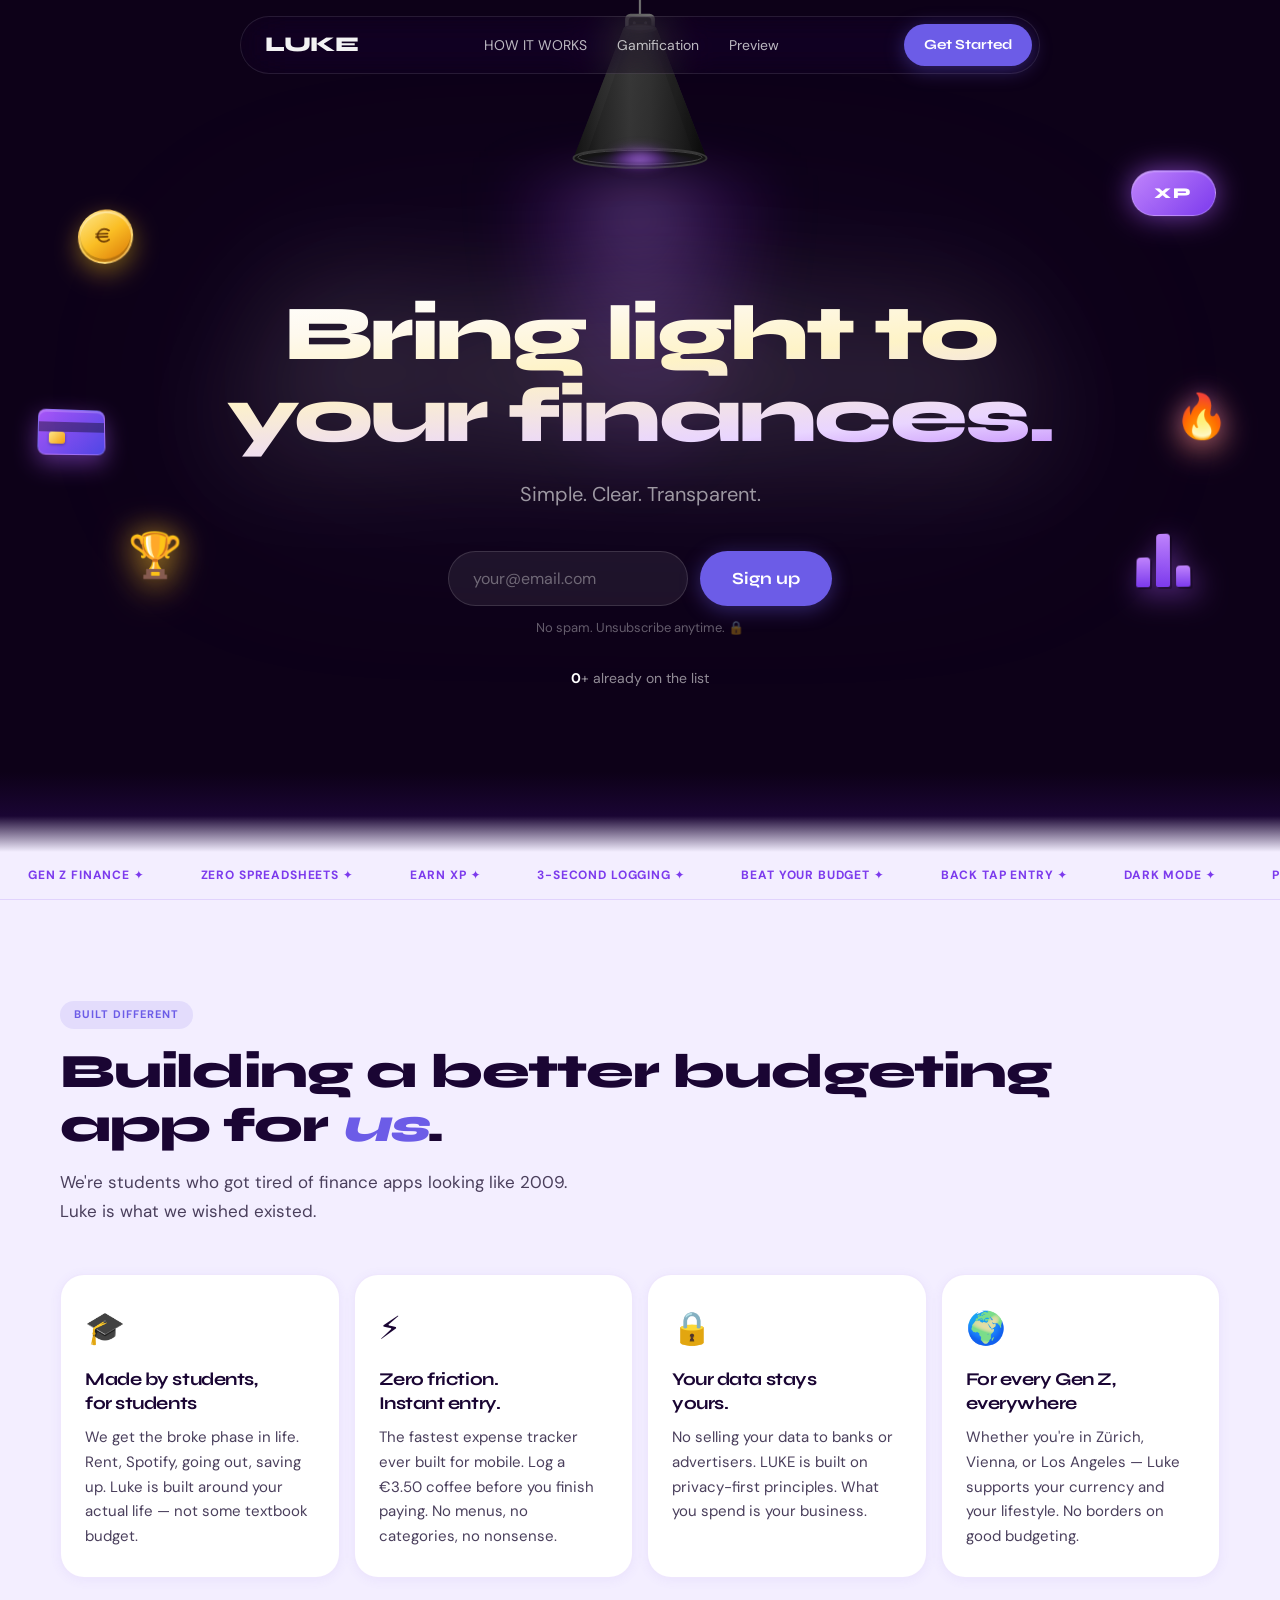
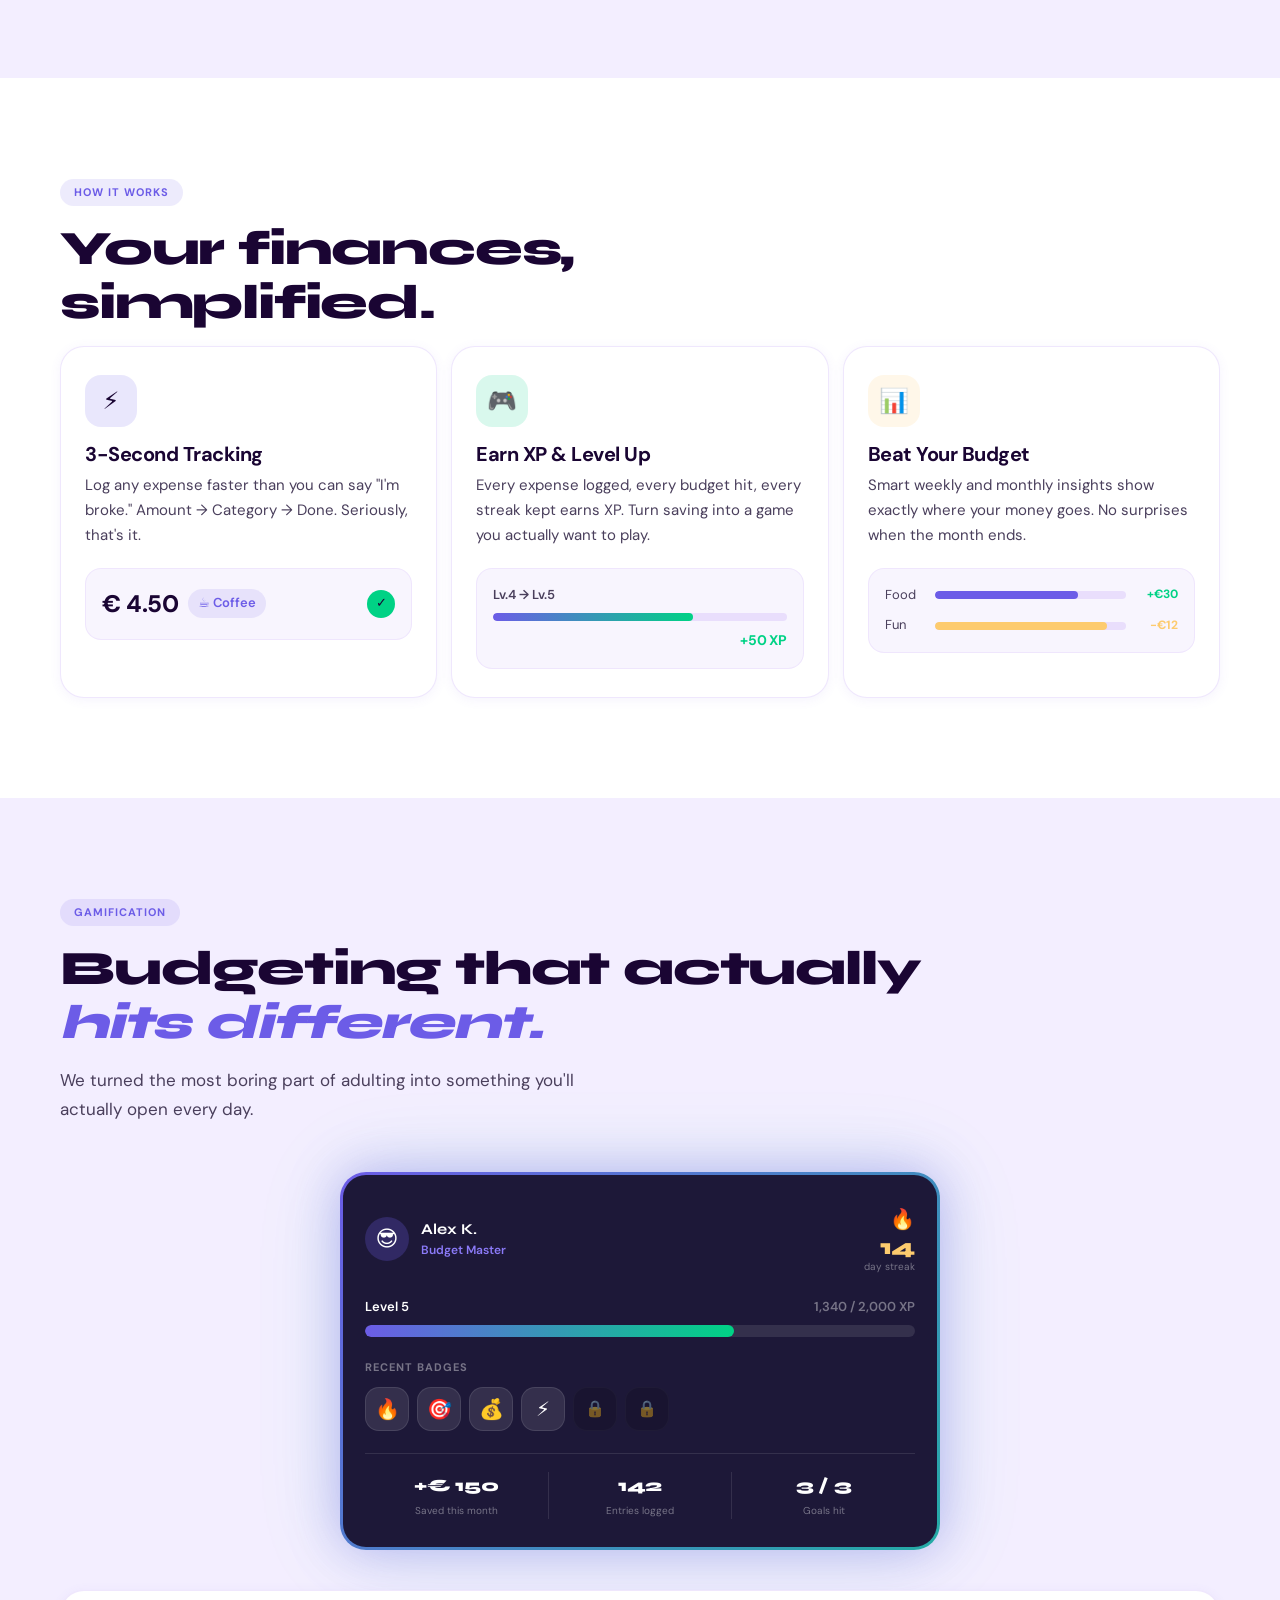
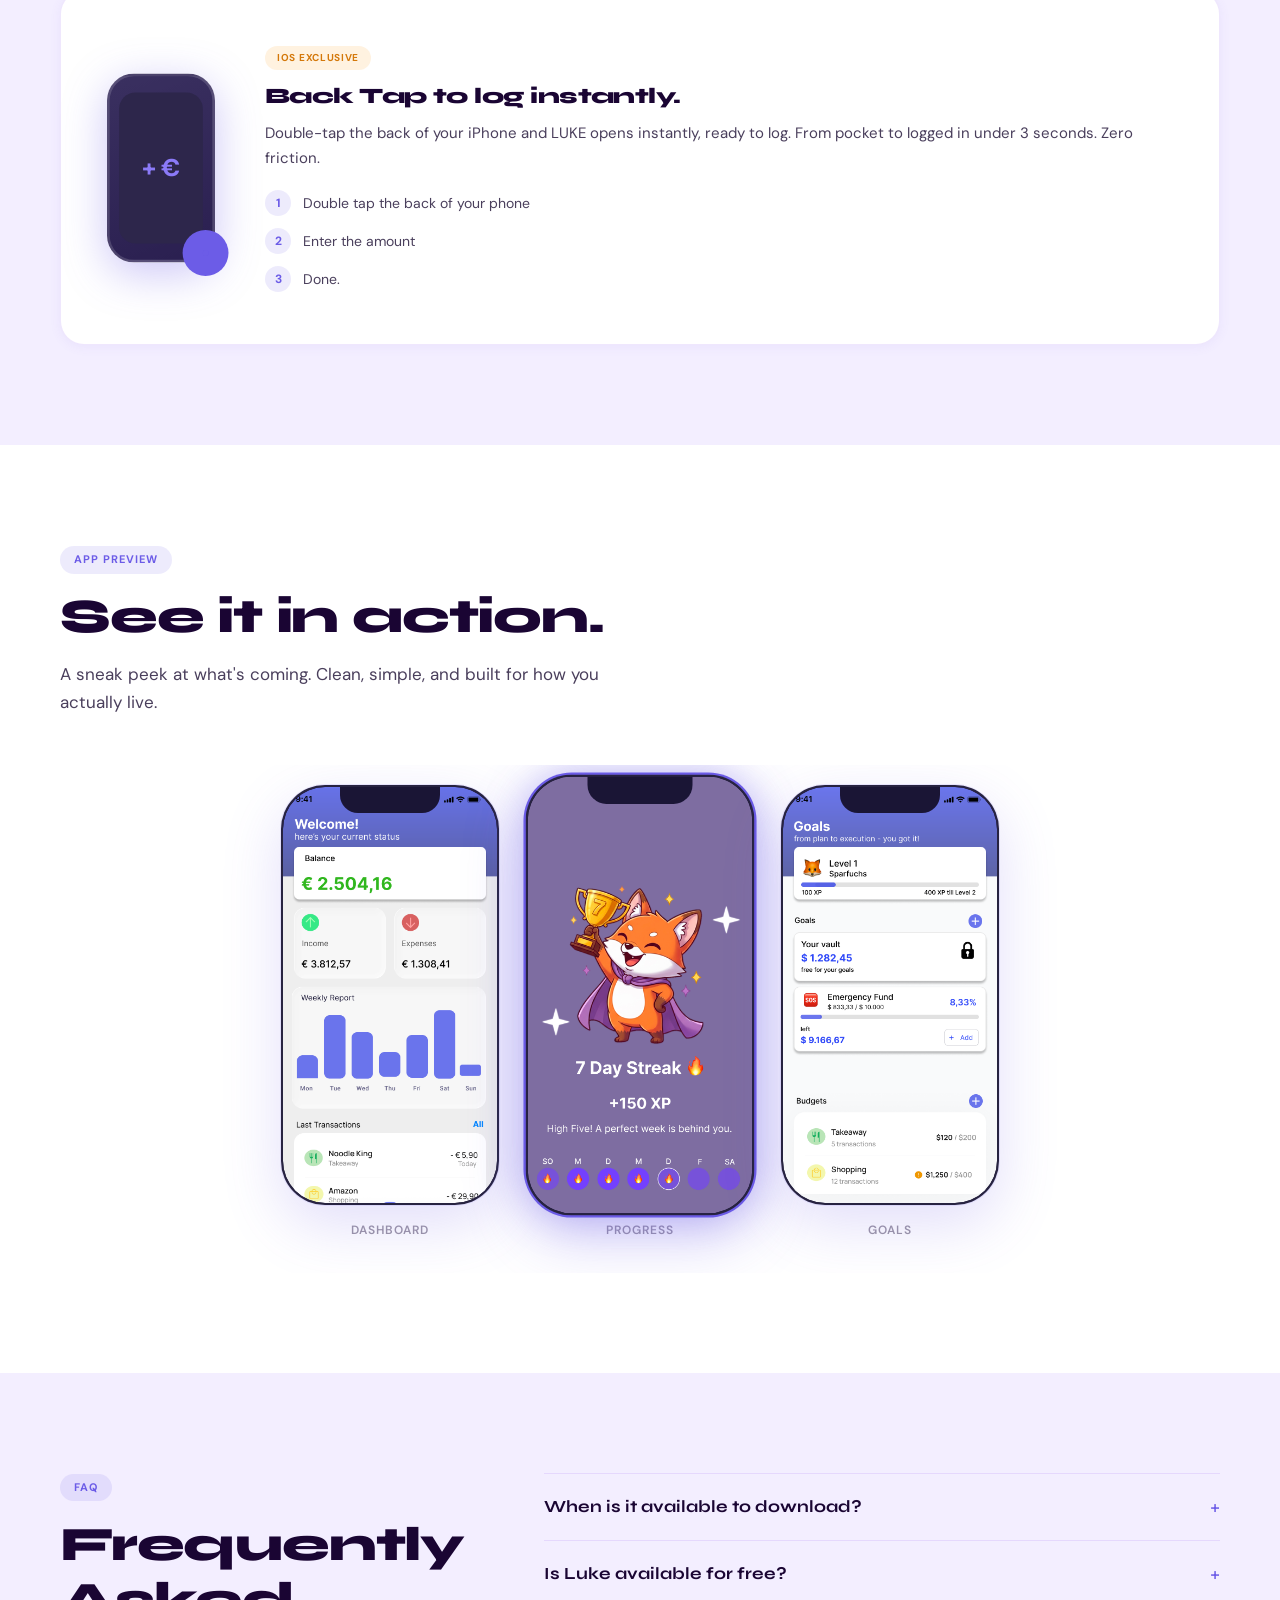
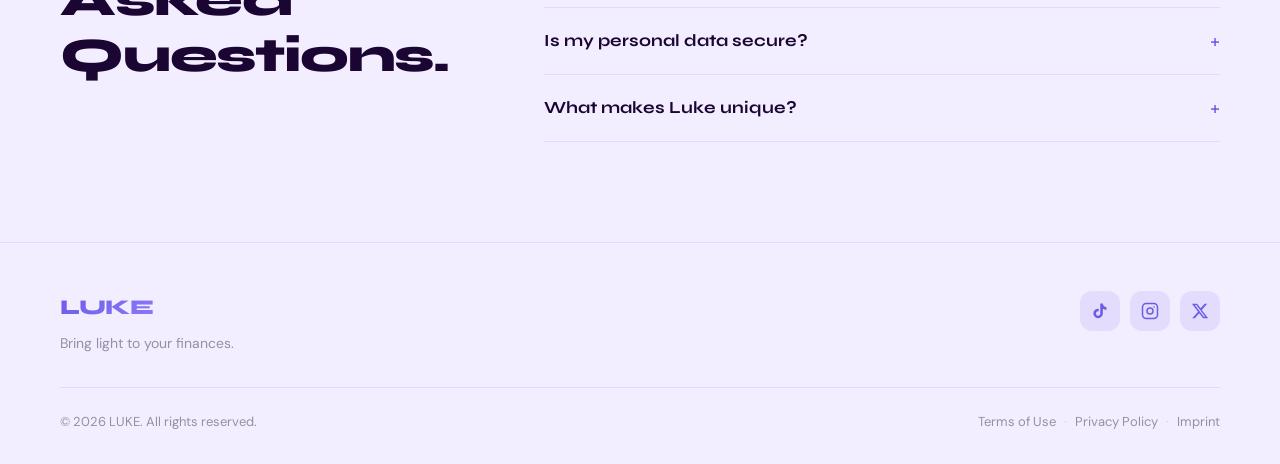
==== commit 6142491e: "added socials" ====
--- a/index.html
+++ b/index.html
@@ -392,7 +392,7 @@
 
     </div>
   </section>
-  
+
   <!-- ========== FAQ ========== -->
   <section class="section faq-section" id="faq">
     <div class="container faq-layout">
@@ -457,10 +457,10 @@
           <p class="footer-tagline">Bring light to your finances.</p>
         </div>
         <div class="footer-socials">
-          <a href="#" class="social-link" aria-label="TikTok">
+          <a href="https://www.tiktok.com/@try.luke" class="social-link" aria-label="TikTok">
             <svg width="18" height="18" viewBox="0 0 24 24" fill="currentColor"><path d="M19.59 6.69a4.83 4.83 0 01-3.77-4.25V2h-3.45v13.67a2.89 2.89 0 01-2.88 2.5 2.89 2.89 0 01-2.89-2.89 2.89 2.89 0 012.89-2.89c.28 0 .54.04.79.1V9.01a6.33 6.33 0 00-.79-.05 6.34 6.34 0 00-6.34 6.34 6.34 6.34 0 006.34 6.34 6.34 6.34 0 006.33-6.34V9.07a8.16 8.16 0 004.77 1.52V7.14a4.85 4.85 0 01-1-.45z"/></svg>
           </a>
-          <a href="#" class="social-link" aria-label="Instagram">
+          <a href="https://www.instagram.com/try.luke/" class="social-link" aria-label="Instagram">
             <svg width="18" height="18" viewBox="0 0 24 24" fill="none" stroke="currentColor" stroke-width="2"><rect x="2" y="2" width="20" height="20" rx="5"/><circle cx="12" cy="12" r="4"/><circle cx="17.5" cy="6.5" r="1" fill="currentColor" stroke="none"/></svg>
           </a>
           <a href="#" class="social-link" aria-label="X / Twitter">
--- a/style.css
+++ b/style.css
@@ -106,7 +106,7 @@
 .fade-up:nth-child(5) { transition-delay: 0.32s; }
  
 /* ============================================================
-   NAV — Pill / Rounded glass with scroll-aware light mode
+   NAV
    ============================================================ */
 .nav {
   position: fixed; top: 16px; left: 0; right: 0; z-index: 100;
@@ -130,27 +130,22 @@
   background: rgba(255, 255, 255, 0.72);
   border-color: rgba(0, 0, 0, 0.08);
 }
-/* Base logo: purple gradient (used in footer) */
 .nav-logo {
   font-family: var(--font-head);
   font-size: 21px; font-weight: 800; letter-spacing: -0.04em; flex-shrink: 0;
   background: linear-gradient(135deg, var(--purple) 0%, var(--purple-light) 100%);
   -webkit-background-clip: text; -webkit-text-fill-color: transparent; background-clip: text;
 }
-/* Inside nav default (over dark hero): white */
 .nav .nav-logo {
   background: none;
   -webkit-background-clip: initial; background-clip: initial;
   -webkit-text-fill-color: rgba(255, 255, 255, 0.95);
   color: rgba(255, 255, 255, 0.95);
 }
-/* Scrolled over light sections: purple gradient */
 .nav.scrolled-light .nav-logo {
   background: linear-gradient(135deg, var(--purple) 0%, var(--purple-light) 100%);
   -webkit-background-clip: text; -webkit-text-fill-color: transparent; background-clip: text;
 }
- 
-/* Nav links (hidden on mobile, shown tablet+) */
 .nav-links { display: none; align-items: center; gap: 2px; }
 .nav-link {
   font-family: var(--font); font-size: 14px; font-weight: 400;
@@ -160,12 +155,10 @@
 .nav-link:hover { color: rgba(255, 255, 255, 1); background: rgba(255, 255, 255, 0.10); }
 .nav.scrolled-light .nav-link { color: var(--w70); }
 .nav.scrolled-light .nav-link:hover { color: var(--purple); background: var(--purple-subtle); }
-@media (min-width: 768px) {
-  .nav-links { display: flex; }
-}
- 
-/* ============================================================
-   HERO — Dark / Hanging Lamp
+@media (min-width: 768px) { .nav-links { display: flex; } }
+ 
+/* ============================================================
+   HERO
    ============================================================ */
 .hero {
   background: #0d0118;
@@ -176,20 +169,20 @@
   align-items: center;
   justify-content: center;
   padding: 210px 0 0;
-  min-height: calc(100vh - 128px); /* 80px bridge + 48px ticker = fills viewport */
+  min-height: calc(100vh - 128px);
 }
  
 /* ---- Lamp assembly ---- */
 .lamp-assembly {
   position: absolute;
-  top: -30px; /* cord appears to come from above the viewport */
+  top: -30px;
   left: 50%;
   transform: translateX(-50%);
   z-index: 3;
   pointer-events: none;
 }
 .lamp-swing {
-  transform-origin: 50% 0%; /* pivot at the cord attachment point */
+  transform-origin: 50% 0%;
   animation: lamp-sway 8s ease-in-out infinite;
 }
 .lamp-svg {
@@ -197,33 +190,91 @@
   height: auto;
   display: block;
 }
+ 
+/* Glow inside lamp shade */
+.lamp-assembly::after {
+  content: '';
+  position: absolute;
+  bottom: 12px;
+  left: 50%;
+  transform: translateX(-50%);
+  width: 60px;
+  height: 20px;
+  background: radial-gradient(ellipse, rgba(192,132,252,0.9) 0%, rgba(147,51,234,0.4) 50%, transparent 80%);
+  border-radius: 50%;
+  filter: blur(6px);
+  pointer-events: none;
+  z-index: 4;
+}
+ 
 @keyframes lamp-sway {
   0%, 100% { transform: rotate(-0.7deg); }
   50%       { transform: rotate(0.7deg);  }
 }
  
-/* ---- Light cone (narrow spotlight from lamp opening downward) ---- */
+/* ---- Light cone ---- */
 .light-cone {
   position: absolute;
-  top: 168px; /* bottom edge of lamp shade opening */
+  top: 175px;
   left: 50%;
   transform: translateX(-50%);
-  width: 600px;
+  width: 700px;
   height: 85vh;
-  clip-path: polygon(45% 0%, 55% 0%, 85% 100%, 15% 100%);
-  background:
-    radial-gradient(ellipse 50% 90% at 50% 0%,
-      rgba(124, 58, 237, 0.55) 0%,
-      rgba(124, 58, 237, 0.28) 35%,
-      rgba(100, 40, 200, 0.10) 65%,
-      transparent 85%
-    );
-  filter: blur(40px);
   pointer-events: none;
   z-index: 1;
-}
- 
-/* ---- Floating 3D decorative elements (dark side margins) ---- */
+  background: none;
+  filter: none;
+  clip-path: none;
+}
+.light-cone::before {
+  content: '';
+  position: absolute;
+  top: 0;
+  left: 50%;
+  transform: translateX(-50%);
+  width: 100%;
+  height: 100%;
+  background: conic-gradient(
+    from 270deg at 50% 0%,
+    transparent 0deg,
+    rgba(124, 58, 237, 0.0) 35deg,
+    rgba(139, 92, 246, 0.35) 48deg,
+    rgba(147, 51, 234, 0.45) 55deg,
+    rgba(139, 92, 246, 0.35) 62deg,
+    rgba(124, 58, 237, 0.0) 75deg,
+    transparent 110deg
+  );
+  filter: blur(38px);
+  mask-image: linear-gradient(to bottom,
+    rgba(0,0,0,1) 0%,
+    rgba(0,0,0,0.85) 40%,
+    rgba(0,0,0,0.4) 70%,
+    rgba(0,0,0,0) 100%
+  );
+  -webkit-mask-image: linear-gradient(to bottom,
+    rgba(0,0,0,1) 0%,
+    rgba(0,0,0,0.85) 40%,
+    rgba(0,0,0,0.4) 70%,
+    rgba(0,0,0,0) 100%
+  );
+}
+.light-cone::after {
+  content: '';
+  position: absolute;
+  top: 0;
+  left: 50%;
+  transform: translateX(-50%);
+  width: 60%;
+  height: 60%;
+  background: radial-gradient(ellipse 50% 100% at 50% 0%,
+    rgba(192, 132, 252, 0.35) 0%,
+    rgba(147, 51, 234, 0.15) 40%,
+    transparent 70%
+  );
+  filter: blur(25px);
+}
+ 
+/* ---- Floating 3D elements ---- */
 .hero-floats {
   position: absolute; inset: 0;
   pointer-events: none; z-index: 2; overflow: hidden;
@@ -236,37 +287,25 @@
 .f-trophy { left: 10%;  top: 69%; animation: float-b 8.2s ease-in-out infinite; animation-delay: 0.4s; }
 .f-chart  { right: 7%;  top: 69%; animation: float-c 6.4s ease-in-out infinite; animation-delay: 1.0s; }
  
-/* Gold coin */
 .float-coin {
   width: 56px; height: 56px; border-radius: 50%;
   background: linear-gradient(145deg, #fde68a 0%, #fbbf24 50%, #d97706 100%);
   display: flex; align-items: center; justify-content: center;
-  box-shadow:
-    0 8px 24px rgba(251,191,36,0.45),
-    0 2px 0 rgba(255,255,255,0.40) inset,
-    0 -3px 0 rgba(0,0,0,0.20) inset,
-    4px 6px 14px rgba(0,0,0,0.32);
+  box-shadow: 0 8px 24px rgba(251,191,36,0.45), 0 2px 0 rgba(255,255,255,0.40) inset, 0 -3px 0 rgba(0,0,0,0.20) inset, 4px 6px 14px rgba(0,0,0,0.32);
   transform: perspective(250px) rotateX(14deg) rotateY(-10deg);
   border: 2px solid rgba(253,224,138,0.55);
 }
 .coin-euro { width: 22px; height: 22px; display: block; }
  
-/* Credit card */
 .float-card {
   width: 68px; height: 46px; border-radius: 8px;
   background: linear-gradient(135deg, #a855f7 0%, #4f46e5 100%);
   position: relative; overflow: hidden;
-  box-shadow:
-    0 8px 22px rgba(168,85,247,0.50),
-    0 2px 0 rgba(255,255,255,0.18) inset,
-    5px 7px 16px rgba(0,0,0,0.38);
+  box-shadow: 0 8px 22px rgba(168,85,247,0.50), 0 2px 0 rgba(255,255,255,0.18) inset, 5px 7px 16px rgba(0,0,0,0.38);
   transform: perspective(280px) rotateX(10deg) rotateY(8deg);
   border: 1px solid rgba(255,255,255,0.18);
 }
-.card-stripe {
-  position: absolute; top: 12px; left: 0; right: 0; height: 10px;
-  background: rgba(0,0,0,0.38);
-}
+.card-stripe { position: absolute; top: 12px; left: 0; right: 0; height: 10px; background: rgba(0,0,0,0.38); }
 .card-chip {
   position: absolute; bottom: 10px; left: 10px;
   width: 16px; height: 12px; border-radius: 3px;
@@ -274,39 +313,28 @@
   box-shadow: 0 1px 3px rgba(0,0,0,0.35);
 }
  
-/* XP pill badge */
 .float-badge {
   padding: 10px 22px; border-radius: 100px; white-space: nowrap;
   background: linear-gradient(135deg, #c084fc 0%, #7c3aed 100%);
   font-size: 15px; font-weight: 800; color: #fff; letter-spacing: 2px;
   font-family: var(--font-head);
-  box-shadow:
-    0 0 28px rgba(168,85,247,0.70),
-    0 4px 16px rgba(0,0,0,0.30),
-    0 1px 0 rgba(255,255,255,0.28) inset;
+  box-shadow: 0 0 28px rgba(168,85,247,0.70), 0 4px 16px rgba(0,0,0,0.30), 0 1px 0 rgba(255,255,255,0.28) inset;
   border: 1px solid rgba(255,255,255,0.22);
   transform: perspective(300px) rotateX(6deg);
 }
  
-/* Flame emoji */
 .float-flame {
   font-size: 44px; line-height: 1; display: block;
-  filter:
-    drop-shadow(0 6px 16px rgba(251,146,60,0.70))
-    drop-shadow(0 0 10px rgba(168,85,247,0.40));
+  filter: drop-shadow(0 6px 16px rgba(251,146,60,0.70)) drop-shadow(0 0 10px rgba(168,85,247,0.40));
   transform: perspective(300px) rotateX(8deg) rotateY(-5deg);
 }
  
-/* Trophy emoji */
 .float-trophy {
   font-size: 44px; line-height: 1; display: block;
-  filter:
-    drop-shadow(0 6px 18px rgba(251,191,36,0.65))
-    drop-shadow(0 0 12px rgba(251,191,36,0.30));
+  filter: drop-shadow(0 6px 18px rgba(251,191,36,0.65)) drop-shadow(0 0 12px rgba(251,191,36,0.30));
   transform: perspective(300px) rotateX(5deg) rotateY(8deg);
 }
  
-/* Bar chart */
 .float-bars {
   display: flex; align-items: flex-end; gap: 6px; height: 54px;
   transform: perspective(300px) rotateX(10deg) rotateY(-8deg);
@@ -322,20 +350,20 @@
 .fbar:nth-child(3) { height: 38%; }
  
 @keyframes float-a {
-  0%, 100% { transform: translateY(0)     rotate(-3deg); }
-  50%       { transform: translateY(-14px) rotate(3deg);  }
+  0%, 100% { transform: translateY(0) rotate(-3deg); }
+  50%       { transform: translateY(-14px) rotate(3deg); }
 }
 @keyframes float-b {
-  0%, 100% { transform: translateY(0)     rotate(2deg);  }
+  0%, 100% { transform: translateY(0) rotate(2deg); }
   50%       { transform: translateY(-10px) rotate(-4deg); }
 }
 @keyframes float-c {
-  0%, 100% { transform: translateY(0);     }
-  33%       { transform: translateY(-12px) rotate(4deg);  }
-  66%       { transform: translateY(-5px)  rotate(-2deg); }
-}
- 
-/* ---- Hero content (centered inside the illuminated zone) ---- */
+  0%, 100% { transform: translateY(0); }
+  33%       { transform: translateY(-12px) rotate(4deg); }
+  66%       { transform: translateY(-5px) rotate(-2deg); }
+}
+ 
+/* ---- Hero content ---- */
 .hero-content {
   position: relative;
   z-index: 2;
@@ -349,9 +377,11 @@
   line-height: 1.06;
   letter-spacing: -0.035em;
   margin-bottom: 20px;
-  background: linear-gradient(180deg, #fffbeb 0%, #fef3c7 38%, #e9d5ff 100%);
-  -webkit-background-clip: text; -webkit-text-fill-color: transparent; background-clip: text;
-  filter: drop-shadow(0 0 44px rgba(255, 251, 235, 0.28));
+  background: linear-gradient(175deg, #ffffff 0%, #fef9ee 20%, #fef3c7 45%, #e9d5ff 80%, #c084fc 100%);
+  -webkit-background-clip: text;
+  -webkit-text-fill-color: transparent;
+  background-clip: text;
+  filter: drop-shadow(0 0 60px rgba(255, 251, 235, 0.35)) drop-shadow(0 0 120px rgba(167, 139, 250, 0.2));
 }
 .hero-sub {
   font-size: clamp(16px, 2.2vw, 20px);
@@ -361,7 +391,6 @@
   line-height: 1.65;
 }
  
-/* ---- Dark-mode overrides for form & social proof inside hero ---- */
 .hero .form-input {
   background: rgba(255, 255, 255, 0.07);
   border-color: rgba(255, 255, 255, 0.13);
@@ -378,13 +407,14 @@
 .hero .counter         { color: #ffffff; }
 .hero .avatar          { border-color: #0d0118; }
  
-/* ---- Bridge: dark hero → light ticker ---- */
 .hero-ticker-bridge {
   height: 80px;
   background: linear-gradient(to bottom, #0d0118 0%, #1a0533 55%, #f3eeff 100%);
 }
  
-/* Forms */
+/* ============================================================
+   FORMS
+   ============================================================ */
 .waitlist-form .form-row {
   display: flex; flex-direction: column; gap: 12px;
   max-width: 520px; width: 100%; margin-bottom: 12px;
@@ -397,6 +427,7 @@
   color: var(--text-head); font-family: var(--font); font-size: 16px;
   outline: none; transition: var(--transition);
   -webkit-appearance: none;
+  appearance: none;
 }
 .form-input::placeholder { color: var(--w40); }
 .form-input:focus {
@@ -413,7 +444,6 @@
 .waitlist-form .btn { width: 100%; font-size: 17px; padding: 16px 32px; }
 .form-disclaimer { font-size: 13px; color: var(--w40); font-family: var(--font); }
  
-/* Social proof */
 .social-proof {
   display: flex; align-items: center; gap: 12px;
   margin-top: 28px; font-size: 14px; color: var(--w70);
@@ -422,7 +452,7 @@
 .avatars { display: flex; }
 .avatar { width: 28px; height: 28px; border-radius: 50%; border: 2px solid var(--bg); margin-left: -8px; flex-shrink: 0; }
 .avatar:first-child { margin-left: 0; }
-.counter { color: var(--text-head); font-weight: 700; font-family: var(--font-head); }
+.counter { color: var(--text-head); font-weight: 700; font-family: var(--font); }
  
 /* ============================================================
    TICKER
@@ -476,25 +506,18 @@
   display: flex; align-items: center; justify-content: center; margin-bottom: 16px;
 }
 .feature-icon { font-size: 24px; }
-.feature-card h3 { font-size: 20px; font-weight: 700; margin-bottom: 8px; }
+.feature-card h3 { font-size: 20px; font-weight: 700; margin-bottom: 8px; font-family: var(--font); }
 .feature-card p { font-size: 15px; color: var(--w70); line-height: 1.65; margin-bottom: 20px; }
 .feature-demo { background: rgba(124,58,237,0.05); border-radius: 16px; padding: 16px; border: 1px solid rgba(124,58,237,0.08); }
  
-/* Number / amount elements — DM Sans 600 for crisp financial figures */
-.demo-amount,
-.screen-balance-val,
-.screen-amount-val,
-.gc-stat-val,
-.streak-num,
-.xp-points {
+.demo-amount, .screen-balance-val, .screen-amount-val, .gc-stat-val, .streak-num, .xp-points {
   font-family: var(--font);
   font-weight: 600;
   letter-spacing: -0.02em;
 }
  
-/* Demo: 3-second tracking */
 .demo-input-sim { display: flex; align-items: center; gap: 10px; }
-.demo-amount { font-size: 24px; font-weight: 800; color: var(--text-head); font-family: var(--font-head); }
+.demo-amount { font-size: 24px; font-weight: 800; color: var(--text-head); font-family: var(--font); }
 .demo-cat { background: var(--purple-subtle); color: var(--purple); padding: 4px 10px; border-radius: 20px; font-size: 13px; font-weight: 600; }
 .demo-check {
   background: var(--emerald); color: #1a0533;
@@ -505,7 +528,6 @@
 }
 @keyframes pulse-check { 0%, 100% { transform: scale(1); } 50% { transform: scale(1.18); } }
  
-/* Demo: XP */
 .xp-mini { display: flex; flex-direction: column; gap: 8px; }
 .xp-label { font-size: 13px; font-weight: 600; color: var(--w70); font-family: var(--font); }
 .xp-bar-mini { height: 8px; background: rgba(124,58,237,0.12); border-radius: 4px; overflow: hidden; }
@@ -518,7 +540,6 @@
 @keyframes xp-in { to { width: 68%; } }
 .xp-points { font-size: 14px; font-weight: 700; color: var(--emerald); text-align: right; }
  
-/* Demo: budget */
 .budget-bar-demo { display: flex; flex-direction: column; gap: 10px; }
 .budget-item-demo { display: flex; align-items: center; gap: 10px; font-size: 13px; color: var(--w70); }
 .budget-item-demo span:first-child { width: 40px; flex-shrink: 0; }
@@ -531,7 +552,6 @@
    ============================================================ */
 .gamification-section { background: var(--bg-dark); }
  
-/* Glowing Card */
 .glow-card-wrap { position: relative; margin-bottom: 32px; }
 .glow-card {
   border-radius: 26px;
@@ -548,7 +568,6 @@
 .glow-card-inner {
   background: #1d1838; border-radius: 23px;
   padding: 28px 22px; display: flex; flex-direction: column; gap: 22px;
-  /* Re-establish dark-mode variables for this dark island */
   --w70: rgba(255, 255, 255, 0.70);
   --w40: rgba(255, 255, 255, 0.40);
   --w10: rgba(255, 255, 255, 0.10);
@@ -602,7 +621,6 @@
 .gc-stat-val { font-size: 17px; font-weight: 800; color: #ffffff; font-family: var(--font-head); }
 .gc-stat-label { font-size: 10px; color: rgba(255,255,255,0.40); }
  
-/* Back Tap */
 .backtap-section { margin-top: 16px; }
 .backtap-card {
   background: var(--bg-card);
@@ -708,11 +726,9 @@
   position: absolute; top: 0; left: 50%; transform: translateX(-50%); z-index: 10;
 }
  
-/* Phone screen — dark island (app preview stays dark) */
 .phone-screen {
   position: absolute; inset: 0;
   background: #2d264b; overflow: hidden;
-  /* Re-establish dark-mode variables inside the screen */
   --w70: rgba(255, 255, 255, 0.70);
   --w40: rgba(255, 255, 255, 0.40);
   --w10: rgba(255, 255, 255, 0.10);
@@ -759,14 +775,10 @@
 .mockup-label { font-size: 12px; font-weight: 600; color: var(--w40); text-transform: uppercase; letter-spacing: 0.09em; font-family: var(--font); }
  
 /* ============================================================
-   FAQ SECTION — Two-column layout
+   FAQ SECTION
    ============================================================ */
 .faq-section { background: var(--bg-dark); }
-.faq-layout {
-  display: grid;
-  grid-template-columns: 1fr;
-  gap: 40px;
-}
+.faq-layout { display: grid; grid-template-columns: 1fr; gap: 40px; }
 .faq-heading .section-title { margin-bottom: 0; line-height: 1.15; }
 .faq-list { width: 100%; }
 .faq-item { border-bottom: 1px solid rgba(124,58,237,0.12); }
@@ -788,18 +800,11 @@
   max-height: 0; overflow: hidden; opacity: 0;
   transition: max-height 0.4s cubic-bezier(0.4, 0, 0.2, 1), opacity 0.28s ease;
 }
-.faq-item.open .faq-a { opacity: 1; /* max-height set by JS via scrollHeight */ }
+.faq-item.open .faq-a { opacity: 1; }
 .faq-a p { font-size: 15px; color: var(--w70); line-height: 1.75; padding-bottom: 24px; font-family: var(--font); }
 @media (min-width: 768px) {
-  .faq-layout {
-    grid-template-columns: 1fr 2fr;
-    gap: 80px;
-    align-items: start;
-  }
-  .faq-heading {
-    position: sticky;
-    top: 90px;
-  }
+  .faq-layout { grid-template-columns: 1fr 2fr; gap: 80px; align-items: start; }
+  .faq-heading { position: sticky; top: 90px; }
 }
  
 /* ============================================================
@@ -825,7 +830,7 @@
 .legal-sep { color: rgba(124,58,237,0.20); padding: 0 4px; font-size: 13px; }
  
 /* ============================================================
-   MODALS (mobile: bottom sheet | desktop: center)
+   MODALS
    ============================================================ */
 .modal {
   position: fixed; inset: 0; z-index: 200;
@@ -855,6 +860,7 @@
 }
 .modal-close:hover { background: rgba(124,58,237,0.15); }
 .modal-box h2 { font-size: 22px; font-weight: 800; color: var(--text-head); font-family: var(--font-head); }
+.modal-box h4 { font-size: 15px; font-weight: 700; color: var(--text-head); font-family: var(--font-head); margin-top: 4px; }
 .modal-box p { font-size: 15px; color: var(--w70); line-height: 1.7; font-family: var(--font); }
 .modal-box strong { color: var(--text-head); }
 .modal-placeholder {
@@ -885,26 +891,17 @@
    ============================================================ */
 @media (min-width: 768px) {
   .section { padding: 100px 0; }
- 
   .waitlist-form .form-row { flex-direction: row; }
   .waitlist-form .btn { width: auto; padding: 16px 32px; }
- 
   .trust-grid { grid-template-columns: 1fr 1fr; }
   .features-grid { grid-template-columns: 1fr 1fr; }
- 
   .backtap-card { flex-direction: row; text-align: left; align-items: flex-start; }
   .backtap-phone { transform: scale(1.15); margin: 10px 10px 0 0; }
- 
   .mockups-scroll { justify-content: center; padding: 20px 40px 32px; }
- 
   .footer-top { flex-direction: row; justify-content: space-between; align-items: flex-start; }
   .footer-bottom { flex-direction: row; justify-content: space-between; align-items: center; }
- 
   .modal { align-items: center; }
-  .modal-box {
-    border-radius: 28px;
-    transform: translateY(20px) scale(0.96);
-  }
+  .modal-box { border-radius: 28px; transform: translateY(20px) scale(0.96); }
   .modal.open .modal-box { transform: translateY(0) scale(1); }
   .modal-drag { display: none; }
 }
@@ -915,12 +912,9 @@
 @media (min-width: 1024px) {
   .features-grid { grid-template-columns: repeat(3, 1fr); }
   .trust-grid { grid-template-columns: repeat(4, 1fr); }
- 
   .backtap-card { padding: 52px 60px; gap: 64px; align-items: center; }
   .backtap-phone { transform: scale(1.35); margin: 0; }
- 
   .glow-card-wrap { max-width: 600px; margin: 0 auto 40px; }
- 
   .mockups-scroll { gap: 32px; }
 }
  
